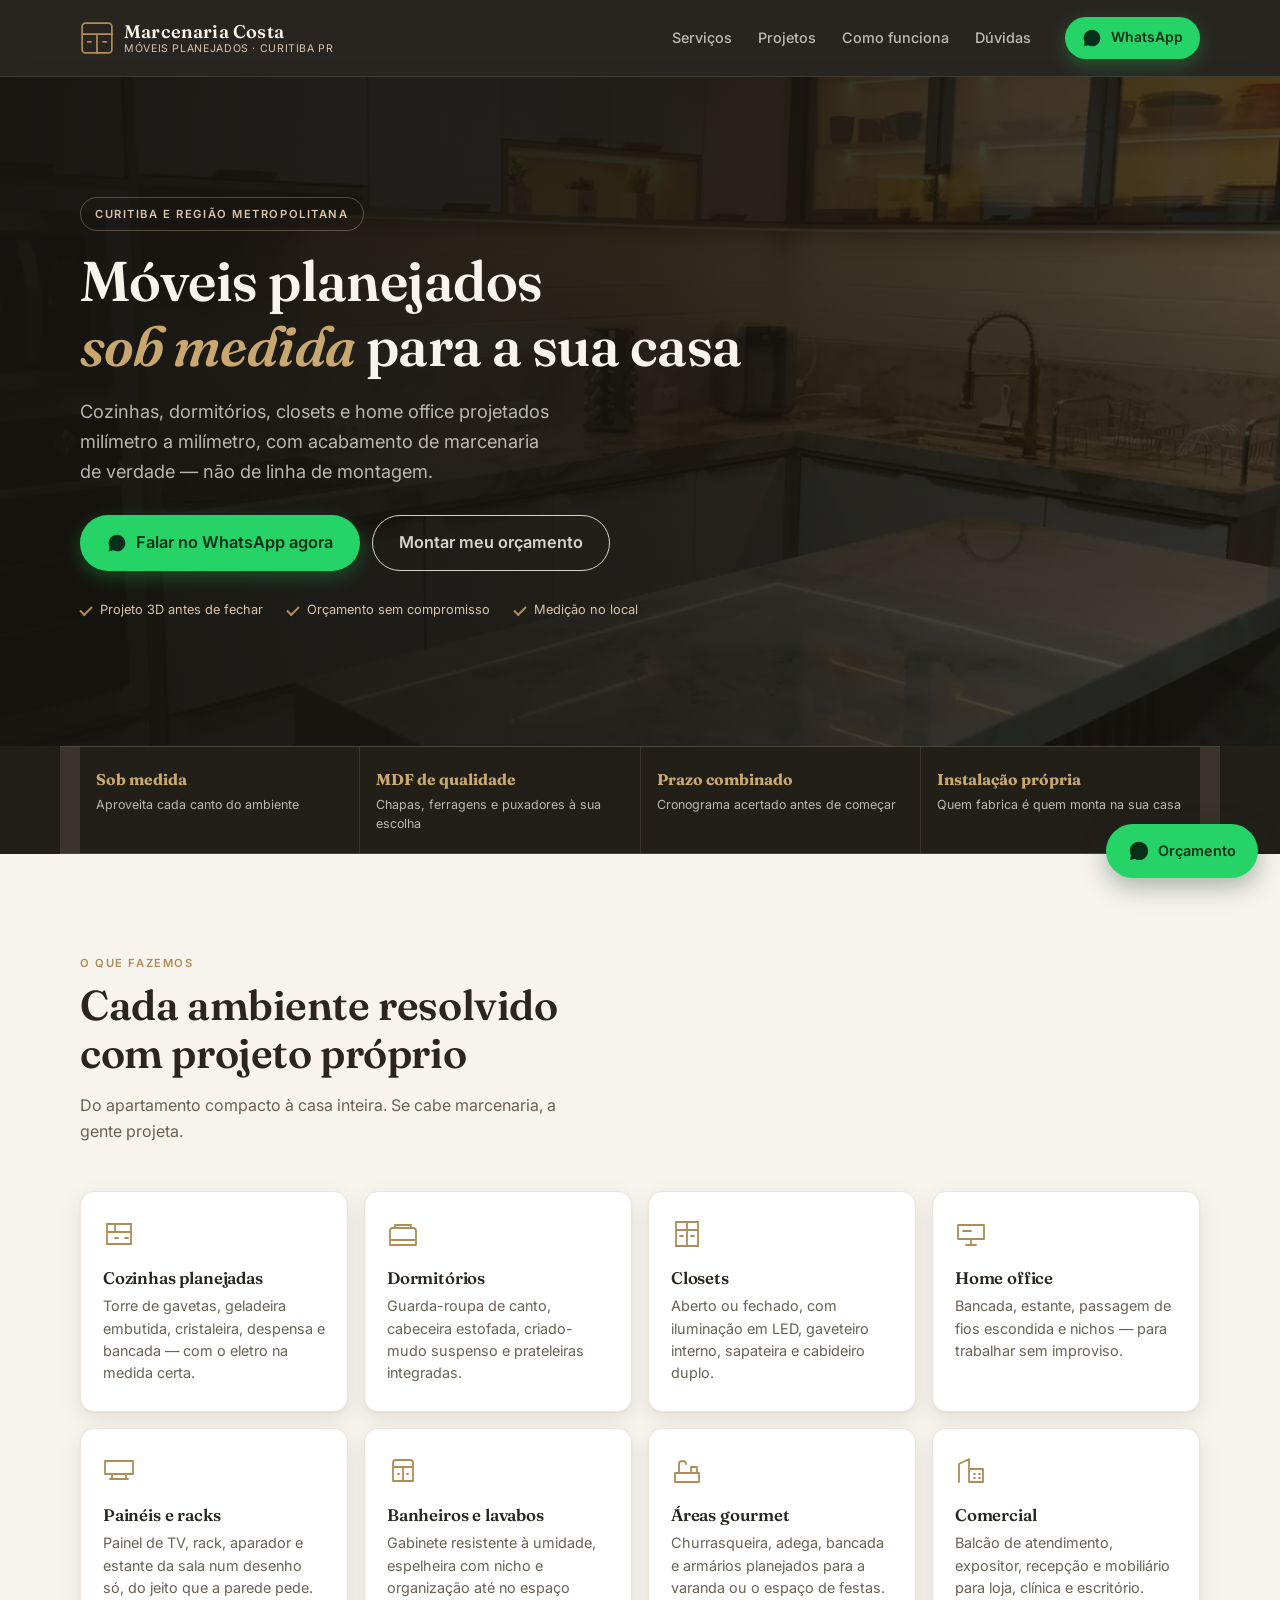
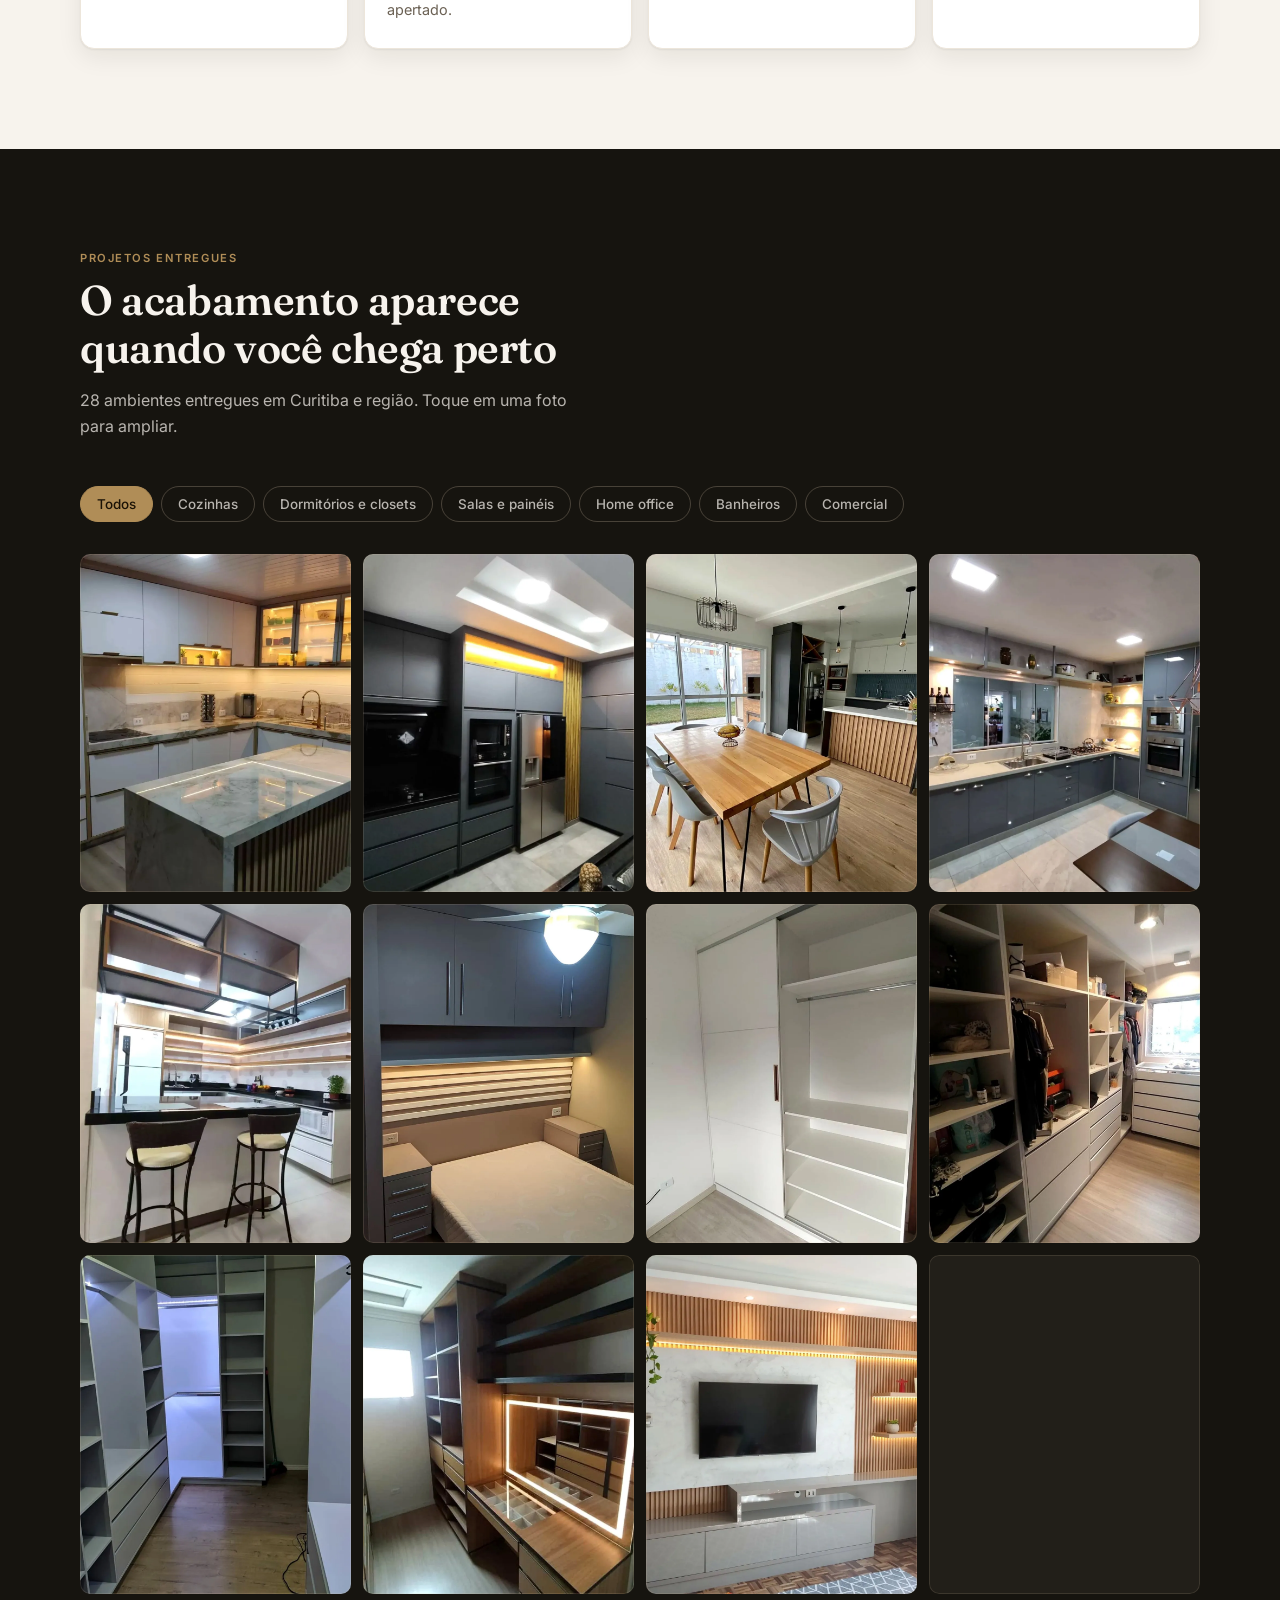
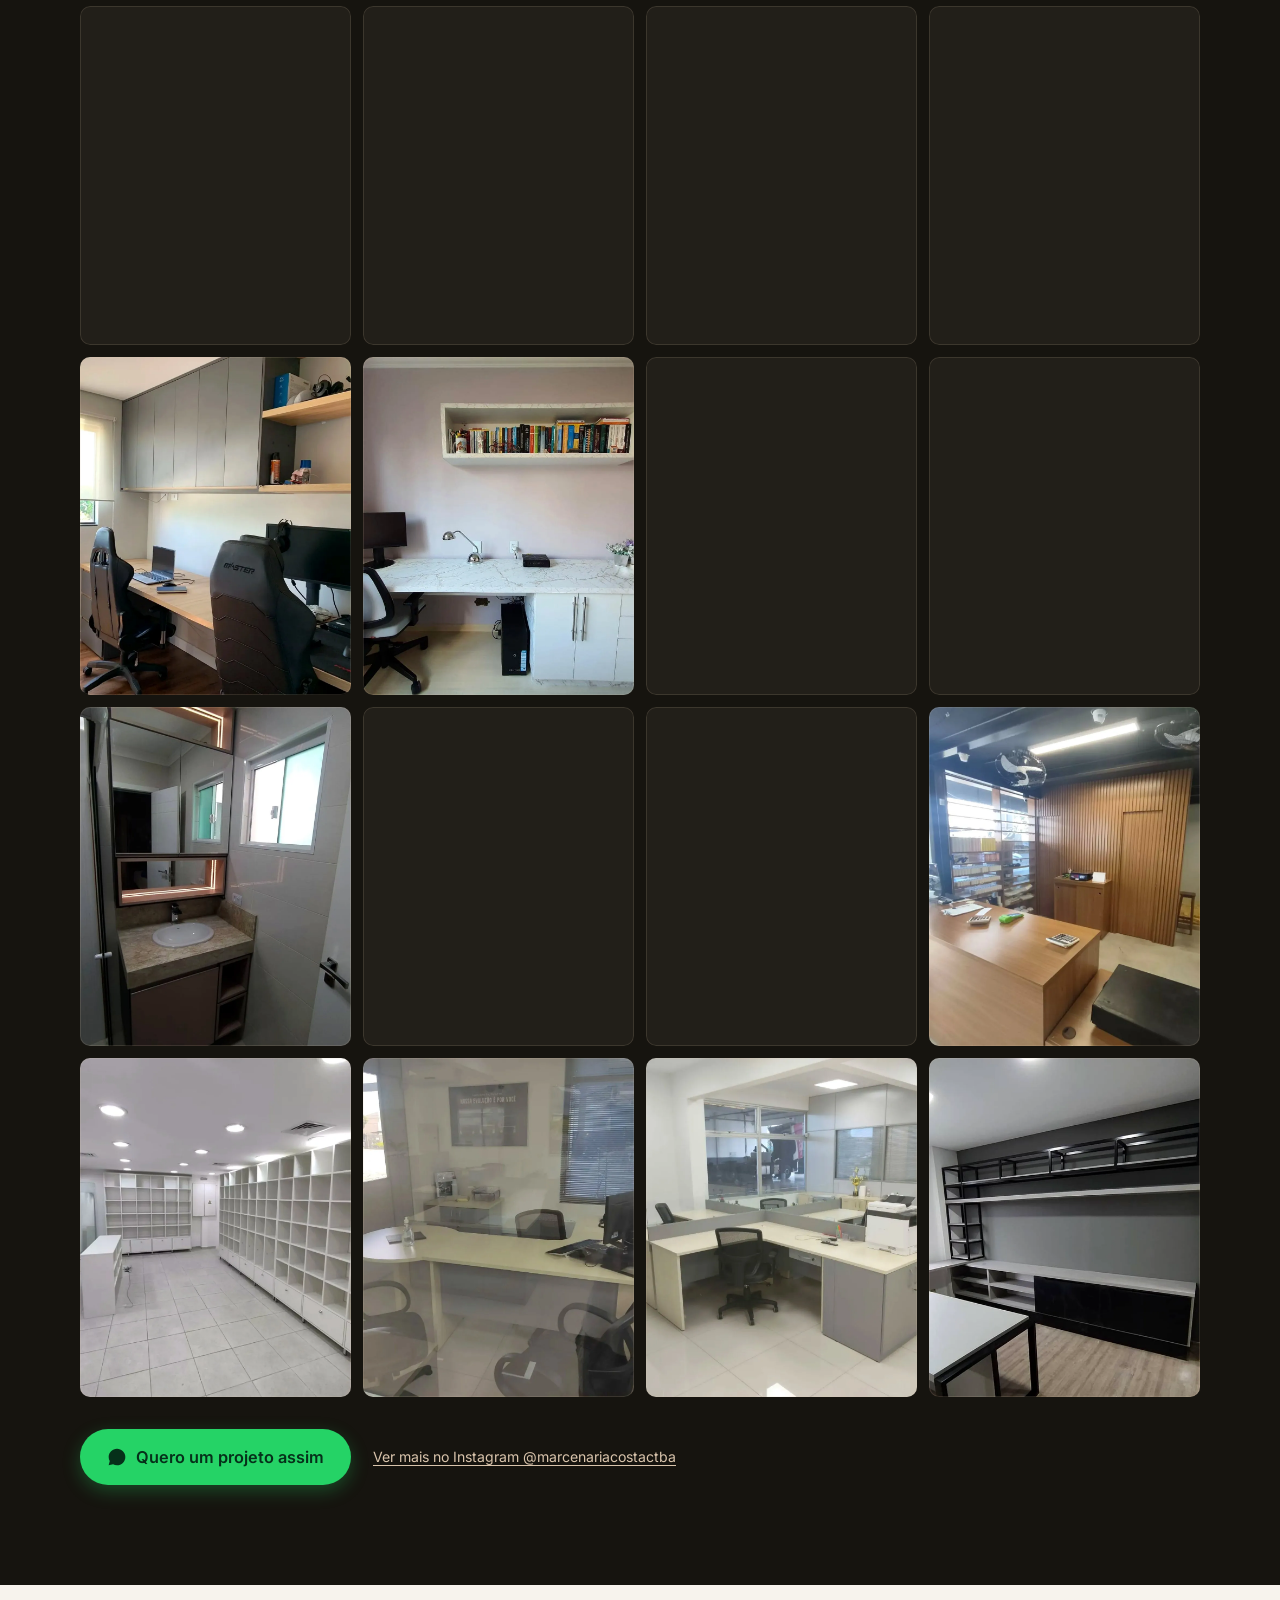
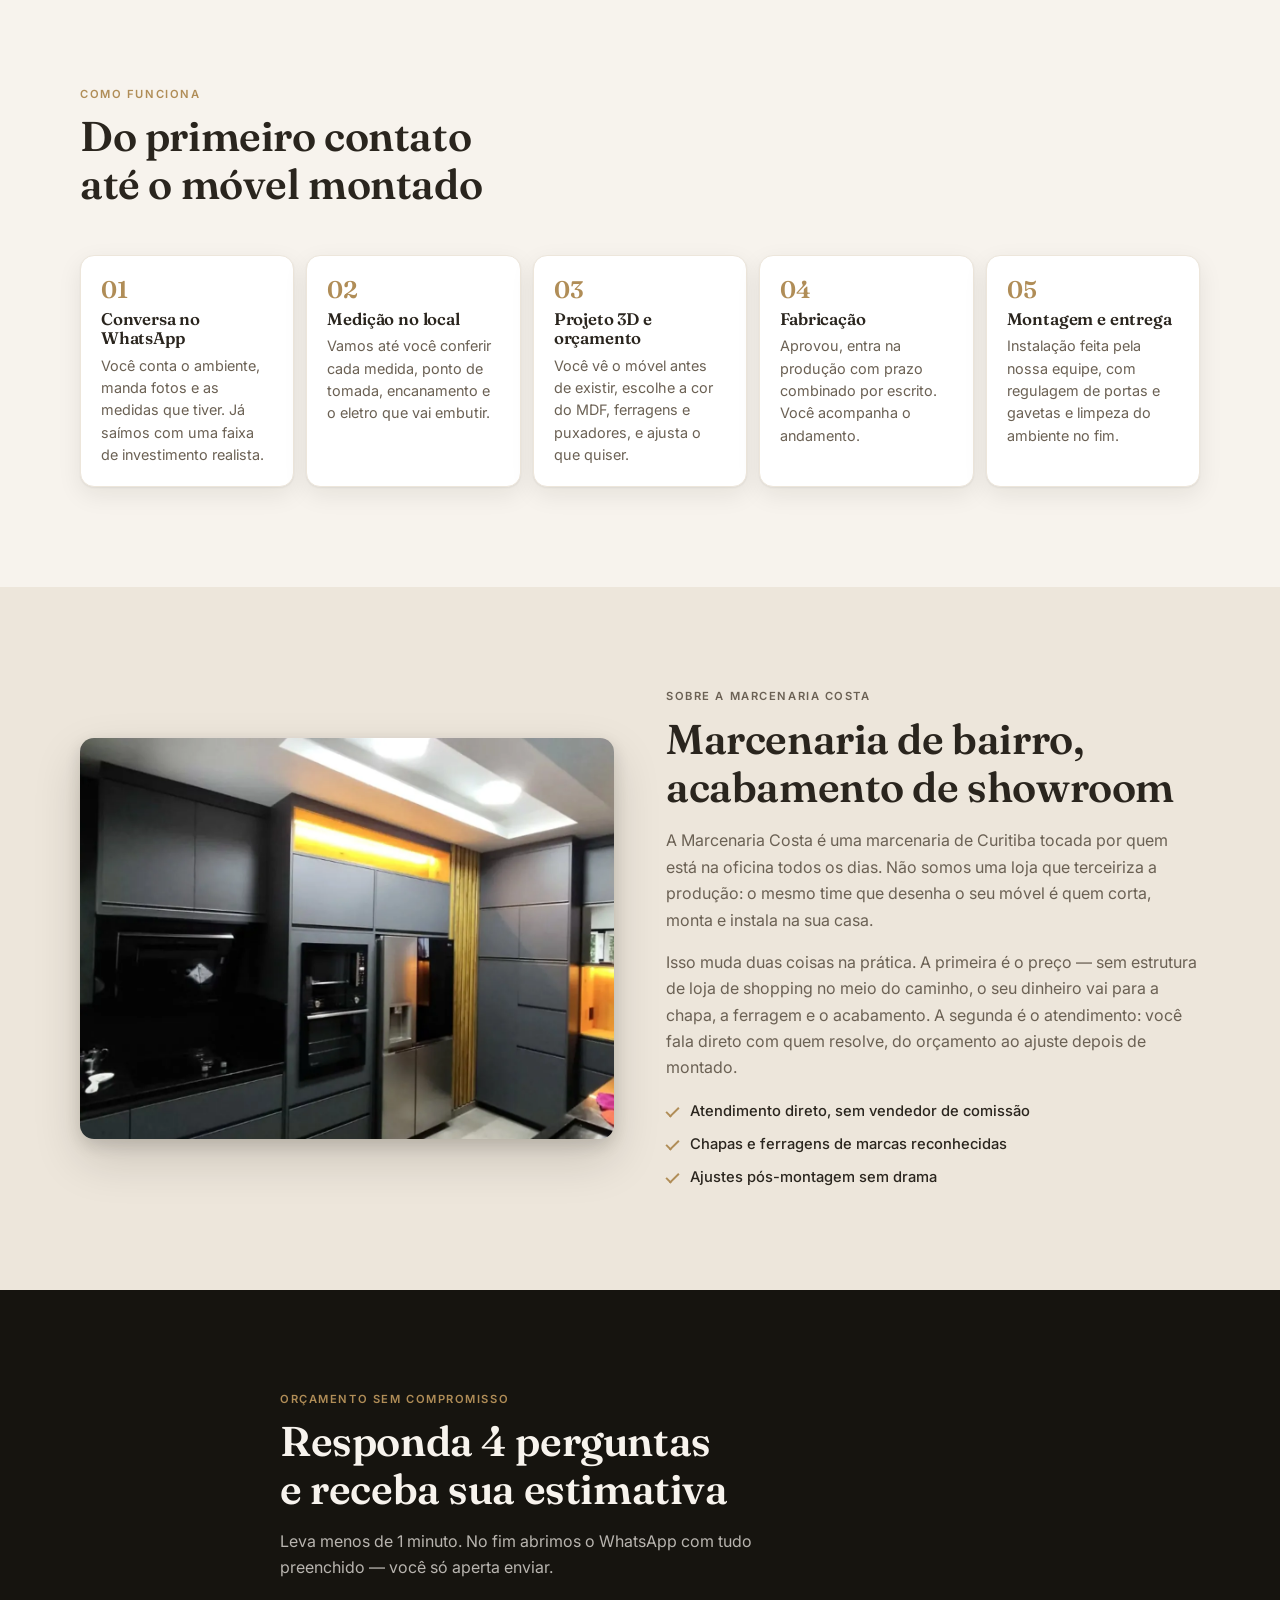
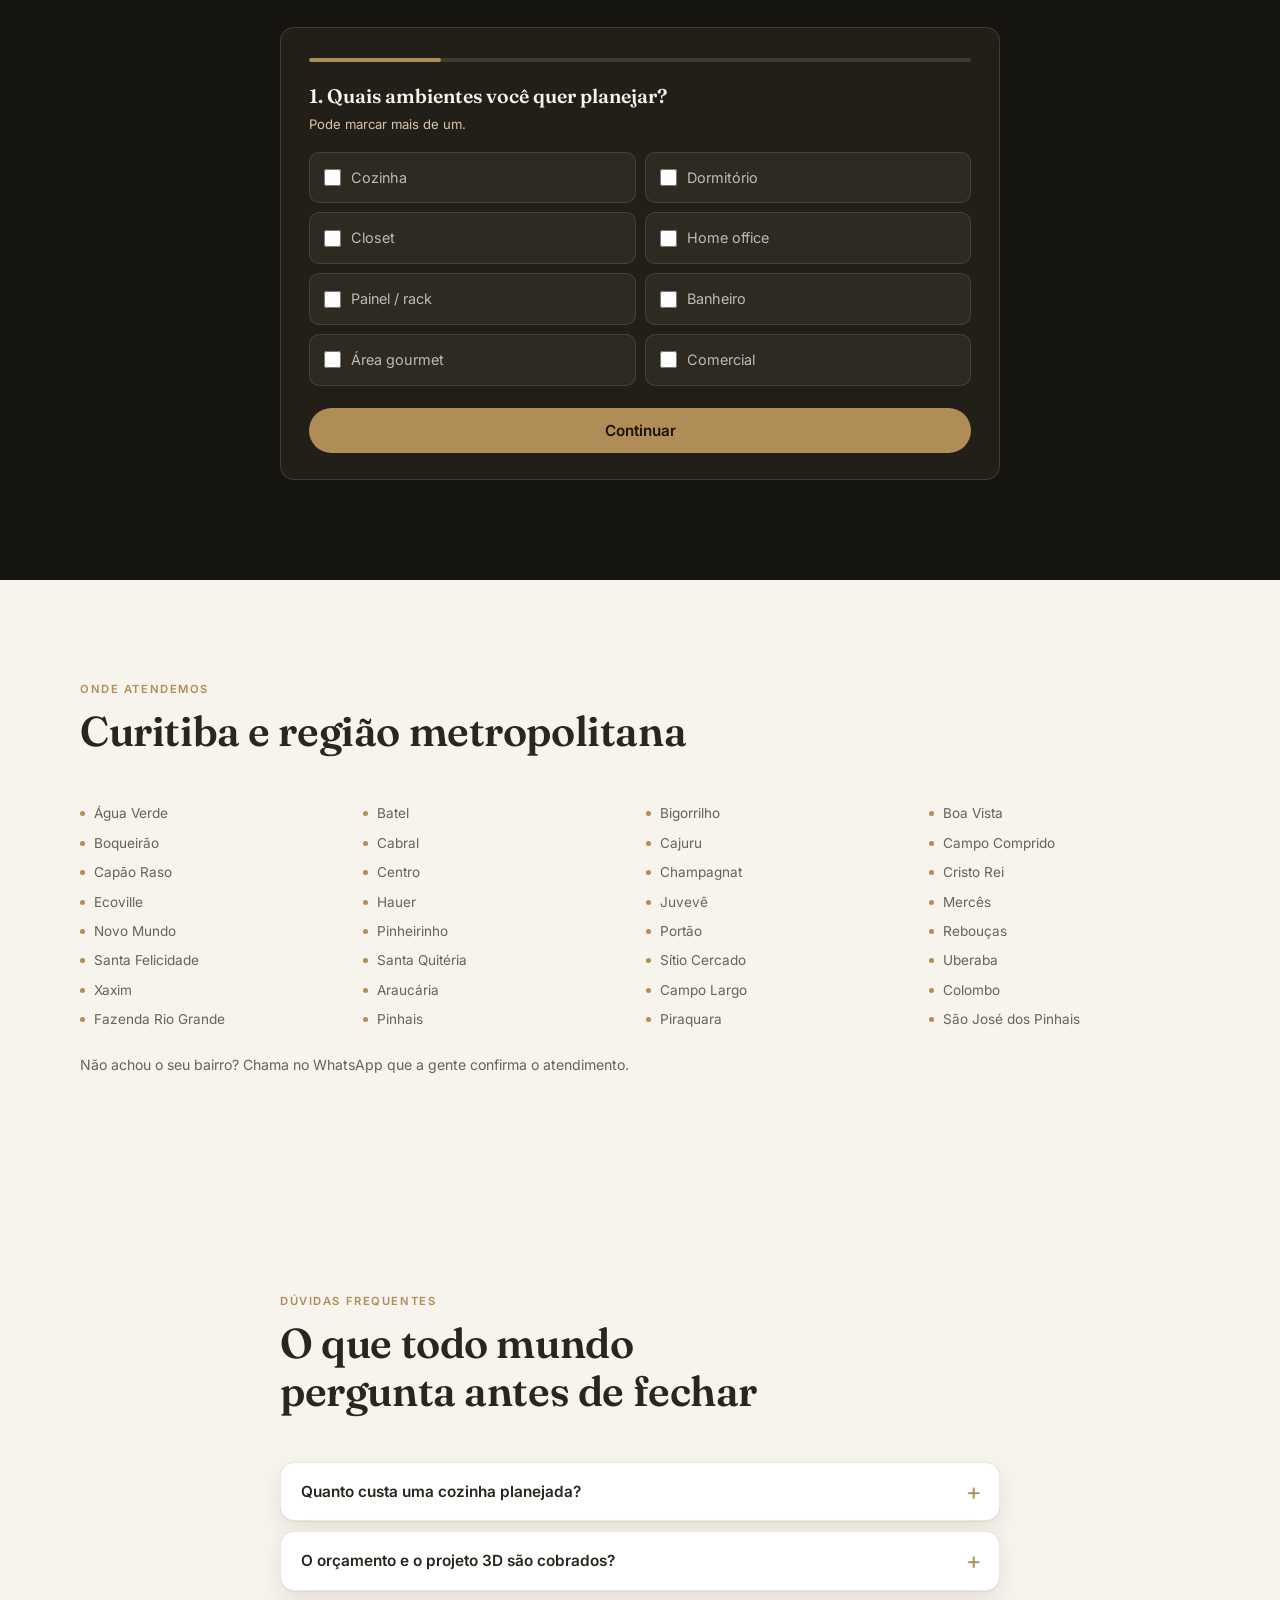
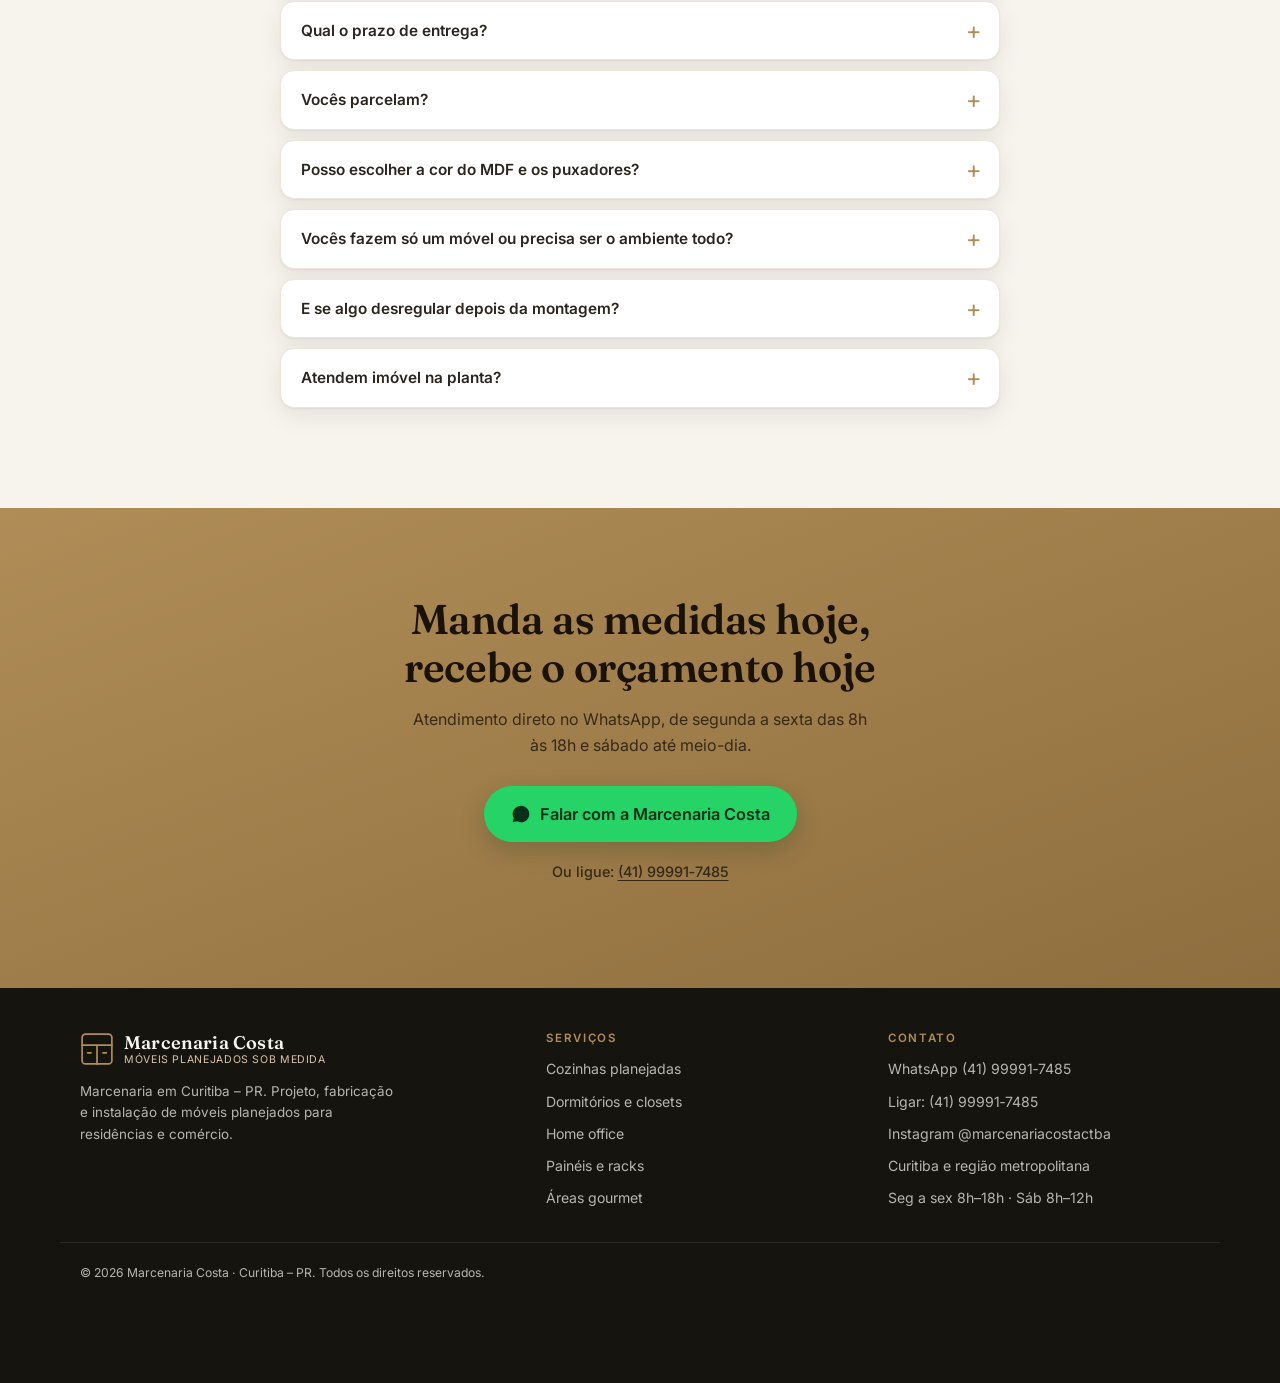
==== index.html @ 85153ea6 "Site da Marcenaria Costa — 24/08/2026 09:16" ====
<!DOCTYPE html>
<html lang="pt-BR">
<head>
<meta charset="utf-8">
<meta name="viewport" content="width=device-width, initial-scale=1, viewport-fit=cover">
<meta name="theme-color" content="#1C1A17">

<title>Marcenaria Costa | Móveis Planejados sob Medida em Curitiba - PR</title>
<meta name="description" content="Marcenaria Costa: móveis planejados sob medida em Curitiba e região. Cozinhas, dormitórios, closets, home office e painéis em MDF. Projeto 3D e orçamento sem compromisso pelo WhatsApp.">
<meta name="author" content="Marcenaria Costa">
<meta name="robots" content="index, follow, max-image-preview:large">
<meta name="geo.region" content="BR-PR">
<meta name="geo.placename" content="Curitiba">
<link rel="canonical" href="https://marcenariacosta.vercel.app/">

<!-- Open Graph / WhatsApp / Facebook -->
<meta property="og:type" content="website">
<meta property="og:locale" content="pt_BR">
<meta property="og:site_name" content="Marcenaria Costa">
<meta property="og:title" content="Móveis Planejados sob Medida em Curitiba | Marcenaria Costa">
<meta property="og:description" content="Cozinhas, dormitórios e closets planejados com acabamento impecável. Projeto 3D e orçamento sem compromisso.">
<meta property="og:url" content="https://marcenariacosta.vercel.app/">
<meta property="og:image" content="https://marcenariacosta.vercel.app/assets/img/og-image.jpg">
<meta property="og:image:width" content="1200">
<meta property="og:image:height" content="630">
<meta name="twitter:card" content="summary_large_image">

<link rel="icon" href="assets/icons/favicon.svg" type="image/svg+xml">
<link rel="apple-touch-icon" href="assets/icons/apple-touch-icon.png">
<link rel="manifest" href="site.webmanifest">

<link rel="preconnect" href="https://fonts.googleapis.com">
<link rel="preconnect" href="https://fonts.gstatic.com" crossorigin>
<link rel="preload" as="image" href="assets/img/hero.jpg" fetchpriority="high">
<link href="https://fonts.googleapis.com/css2?family=Fraunces:opsz,wght@9..144,500;9..144,600&family=Inter:wght@400;500;600&display=swap" rel="stylesheet">
<link rel="stylesheet" href="assets/css/style.css">

<script type="application/ld+json">
{
  "@context": "https://schema.org",
  "@type": "HomeAndConstructionBusiness",
  "additionalType": "https://schema.org/GeneralContractor",
  "name": "Marcenaria Costa",
  "description": "Marcenaria especializada em móveis planejados sob medida em Curitiba e região metropolitana: cozinhas, dormitórios, closets, home office, painéis e áreas gourmet.",
  "url": "https://marcenariacosta.vercel.app/",
  "image": "https://marcenariacosta.vercel.app/assets/img/og-image.jpg",
  "telephone": "+5541999917485",
  "priceRange": "$$",
  "address": {
    "@type": "PostalAddress",
    "addressLocality": "Curitiba",
    "addressRegion": "PR",
    "addressCountry": "BR"
  },
  "areaServed": [
    { "@type": "City", "name": "Curitiba" },
    { "@type": "City", "name": "São José dos Pinhais" },
    { "@type": "City", "name": "Pinhais" },
    { "@type": "City", "name": "Colombo" },
    { "@type": "City", "name": "Araucária" },
    { "@type": "City", "name": "Campo Largo" }
  ],
  "sameAs": ["https://www.instagram.com/marcenariacostactba/"],
  "openingHoursSpecification": [{
    "@type": "OpeningHoursSpecification",
    "dayOfWeek": ["Monday","Tuesday","Wednesday","Thursday","Friday"],
    "opens": "08:00", "closes": "18:00"
  },{
    "@type": "OpeningHoursSpecification",
    "dayOfWeek": "Saturday", "opens": "08:00", "closes": "12:00"
  }],
  "hasOfferCatalog": {
    "@type": "OfferCatalog",
    "name": "Móveis planejados",
    "itemListElement": [
      { "@type": "Offer", "itemOffered": { "@type": "Service", "name": "Cozinha planejada" } },
      { "@type": "Offer", "itemOffered": { "@type": "Service", "name": "Dormitório planejado" } },
      { "@type": "Offer", "itemOffered": { "@type": "Service", "name": "Closet planejado" } },
      { "@type": "Offer", "itemOffered": { "@type": "Service", "name": "Home office planejado" } },
      { "@type": "Offer", "itemOffered": { "@type": "Service", "name": "Painel e rack para sala" } },
      { "@type": "Offer", "itemOffered": { "@type": "Service", "name": "Área gourmet planejada" } }
    ]
  }
}
</script>
</head>

<body>

<a class="pular" href="#conteudo">Pular para o conteúdo</a>

<!-- ================= HEADER ================= -->
<header class="cabecalho" id="cabecalho">
  <div class="container cabecalho__linha">
    <a class="marca" href="#topo" aria-label="Marcenaria Costa — início">
      <svg class="marca__simbolo" viewBox="0 0 40 40" aria-hidden="true" focusable="false">
        <rect x="2.5" y="2.5" width="35" height="35" rx="4" fill="none" stroke="currentColor" stroke-width="2"/>
        <path d="M2.5 15.5h35M20 15.5V37.5M9 24.5h4M27 24.5h4" fill="none" stroke="currentColor" stroke-width="2" stroke-linecap="round"/>
      </svg>
      <span class="marca__texto">
        <strong>Marcenaria Costa</strong>
        <small>Móveis planejados · Curitiba PR</small>
      </span>
    </a>

    <nav class="nav" aria-label="Navegação principal">
      <a href="#servicos">Serviços</a>
      <a href="#projetos">Projetos</a>
      <a href="#processo">Como funciona</a>
      <a href="#duvidas">Dúvidas</a>
    </nav>

    <a class="btn btn--zap btn--compacto" href="#" data-zap data-msg="Olá! Vim pelo site da Marcenaria Costa e gostaria de fazer um orçamento." data-evt="header">
      <svg viewBox="0 0 24 24" aria-hidden="true" focusable="false"><path fill="currentColor" d="M17.5 14.4c-.3-.2-1.7-.9-2-1-.3-.1-.5-.1-.7.2-.2.3-.7 1-.9 1.2-.2.2-.3.2-.6.1-.3-.2-1.2-.5-2.3-1.4-.9-.8-1.4-1.7-1.6-2-.2-.3 0-.5.1-.6l.5-.5c.1-.2.2-.3.3-.5 0-.2 0-.4 0-.5 0-.2-.7-1.6-.9-2.2-.3-.6-.5-.5-.7-.5h-.6c-.2 0-.5.1-.8.4-.3.3-1 1-1 2.5s1.1 2.9 1.2 3.1c.2.2 2.1 3.2 5.1 4.5.7.3 1.3.5 1.7.6.7.2 1.4.2 1.9.1.6-.1 1.7-.7 2-1.4.2-.7.2-1.3.2-1.4-.1-.2-.3-.2-.6-.4zM12 2C6.5 2 2 6.5 2 12c0 1.8.5 3.4 1.3 4.9L2 22l5.3-1.3c1.4.8 3 1.2 4.7 1.2 5.5 0 10-4.5 10-10S17.5 2 12 2z"/></svg>
      <span>WhatsApp</span>
    </a>

    <button class="menu-btn" type="button" aria-label="Abrir menu" aria-expanded="false" aria-controls="menu-mobile">
      <span></span><span></span><span></span>
    </button>
  </div>

  <div class="menu-mobile" id="menu-mobile" hidden>
    <a href="#servicos">Serviços</a>
    <a href="#projetos">Projetos</a>
    <a href="#processo">Como funciona</a>
    <a href="#atendimento">Onde atendemos</a>
    <a href="#duvidas">Dúvidas</a>
    <a href="#orcamento" class="menu-mobile__destaque">Pedir orçamento</a>
  </div>
</header>

<main id="conteudo">
<span id="topo"></span>

<!-- ================= HERO ================= -->
<section class="hero">
  <div class="hero__foto">
    <picture><source srcset="assets/img/hero.webp" type="image/webp"><img src="assets/img/hero.jpg" alt="Cozinha planejada sob medida executada pela Marcenaria Costa em Curitiba" width="1600" height="1200" fetchpriority="high" decoding="async"></picture>
  </div>

  <div class="container hero__conteudo">
    <p class="selo">Curitiba e região metropolitana</p>
    <h1>Móveis planejados<br><em>sob medida</em> para a sua casa</h1>
    <p class="hero__texto">
      Cozinhas, dormitórios, closets e home office projetados milímetro a milímetro,
      com acabamento de marcenaria de verdade — não de linha de montagem.
    </p>

    <div class="hero__acoes">
      <a class="btn btn--zap btn--grande" href="#" data-zap data-msg="Olá! Vim pelo site e quero um orçamento de móveis planejados." data-evt="hero">
        <svg viewBox="0 0 24 24" aria-hidden="true" focusable="false"><path fill="currentColor" d="M17.5 14.4c-.3-.2-1.7-.9-2-1-.3-.1-.5-.1-.7.2-.2.3-.7 1-.9 1.2-.2.2-.3.2-.6.1-.3-.2-1.2-.5-2.3-1.4-.9-.8-1.4-1.7-1.6-2-.2-.3 0-.5.1-.6l.5-.5c.1-.2.2-.3.3-.5 0-.2 0-.4 0-.5 0-.2-.7-1.6-.9-2.2-.3-.6-.5-.5-.7-.5h-.6c-.2 0-.5.1-.8.4-.3.3-1 1-1 2.5s1.1 2.9 1.2 3.1c.2.2 2.1 3.2 5.1 4.5.7.3 1.3.5 1.7.6.7.2 1.4.2 1.9.1.6-.1 1.7-.7 2-1.4.2-.7.2-1.3.2-1.4-.1-.2-.3-.2-.6-.4zM12 2C6.5 2 2 6.5 2 12c0 1.8.5 3.4 1.3 4.9L2 22l5.3-1.3c1.4.8 3 1.2 4.7 1.2 5.5 0 10-4.5 10-10S17.5 2 12 2z"/></svg>
        <span>Falar no WhatsApp agora</span>
      </a>
      <a class="btn btn--vazado btn--grande" href="#orcamento">Montar meu orçamento</a>
    </div>

    <ul class="hero__chips">
      <li>Projeto 3D antes de fechar</li>
      <li>Orçamento sem compromisso</li>
      <li>Medição no local</li>
    </ul>
  </div>
</section>

<!-- ================= BARRA DE CONFIANÇA ================= -->
<section class="confianca" aria-label="Diferenciais">
  <div class="container confianca__grade">
    <div><strong>Sob medida</strong><span>Aproveita cada canto do ambiente</span></div>
    <div><strong>MDF de qualidade</strong><span>Chapas, ferragens e puxadores à sua escolha</span></div>
    <div><strong>Prazo combinado</strong><span>Cronograma acertado antes de começar</span></div>
    <div><strong>Instalação própria</strong><span>Quem fabrica é quem monta na sua casa</span></div>
  </div>
</section>

<!-- ================= SERVIÇOS ================= -->
<section class="secao" id="servicos">
  <div class="container">
    <header class="secao__topo">
      <p class="secao__rotulo">O que fazemos</p>
      <h2>Cada ambiente resolvido<br>com projeto próprio</h2>
      <p class="secao__texto">Do apartamento compacto à casa inteira. Se cabe marcenaria, a gente projeta.</p>
    </header>

    <div class="servicos">
      <article class="servico">
        <svg viewBox="0 0 32 32" aria-hidden="true" focusable="false"><path d="M4 6h24v20H4zM4 14h24M12 6v8M12 20h3M22 20h3" fill="none" stroke="currentColor" stroke-width="1.8" stroke-linecap="round"/></svg>
        <h3>Cozinhas planejadas</h3>
        <p>Torre de gavetas, geladeira embutida, cristaleira, despensa e bancada — com o eletro na medida certa.</p>
      </article>
      <article class="servico">
        <svg viewBox="0 0 32 32" aria-hidden="true" focusable="false"><path d="M3 22V13a3 3 0 0 1 3-3h20a3 3 0 0 1 3 3v9M3 22h26v5H3zM8 10V7h16v3" fill="none" stroke="currentColor" stroke-width="1.8" stroke-linecap="round" stroke-linejoin="round"/></svg>
        <h3>Dormitórios</h3>
        <p>Guarda-roupa de canto, cabeceira estofada, criado-mudo suspenso e prateleiras integradas.</p>
      </article>
      <article class="servico">
        <svg viewBox="0 0 32 32" aria-hidden="true" focusable="false"><path d="M5 4h22v24H5zM5 12h22M16 4v24M9 18h3M20 18h3" fill="none" stroke="currentColor" stroke-width="1.8" stroke-linecap="round"/></svg>
        <h3>Closets</h3>
        <p>Aberto ou fechado, com iluminação em LED, gaveteiro interno, sapateira e cabideiro duplo.</p>
      </article>
      <article class="servico">
        <svg viewBox="0 0 32 32" aria-hidden="true" focusable="false"><path d="M3 7h26v14H3zM11 27h10M16 21v6M8 13h8" fill="none" stroke="currentColor" stroke-width="1.8" stroke-linecap="round" stroke-linejoin="round"/></svg>
        <h3>Home office</h3>
        <p>Bancada, estante, passagem de fios escondida e nichos — para trabalhar sem improviso.</p>
      </article>
      <article class="servico">
        <svg viewBox="0 0 32 32" aria-hidden="true" focusable="false"><path d="M2 6h28v13H2zM7 24h18M9 19v5M23 19v5" fill="none" stroke="currentColor" stroke-width="1.8" stroke-linecap="round" stroke-linejoin="round"/></svg>
        <h3>Painéis e racks</h3>
        <p>Painel de TV, rack, aparador e estante da sala num desenho só, do jeito que a parede pede.</p>
      </article>
      <article class="servico">
        <svg viewBox="0 0 32 32" aria-hidden="true" focusable="false"><path d="M6 12h20v14H6zM6 12V8a3 3 0 0 1 3-3h14a3 3 0 0 1 3 3v4M16 12v14M11 19h1M20 19h1" fill="none" stroke="currentColor" stroke-width="1.8" stroke-linecap="round" stroke-linejoin="round"/></svg>
        <h3>Banheiros e lavabos</h3>
        <p>Gabinete resistente à umidade, espelheira com nicho e organização até no espaço apertado.</p>
      </article>
      <article class="servico">
        <svg viewBox="0 0 32 32" aria-hidden="true" focusable="false"><path d="M4 18h24v9H4zM8 18V9M8 9c0-2 1.6-3 3.5-3S15 7 15 9M20 18v-6h6v6" fill="none" stroke="currentColor" stroke-width="1.8" stroke-linecap="round" stroke-linejoin="round"/></svg>
        <h3>Áreas gourmet</h3>
        <p>Churrasqueira, adega, bancada e armários planejados para a varanda ou o espaço de festas.</p>
      </article>
      <article class="servico">
        <svg viewBox="0 0 32 32" aria-hidden="true" focusable="false"><path d="M4 27V9l10-5v23M14 27h14V14H14M19 19h1M24 19h1M19 23h1M24 23h1" fill="none" stroke="currentColor" stroke-width="1.8" stroke-linecap="round" stroke-linejoin="round"/></svg>
        <h3>Comercial</h3>
        <p>Balcão de atendimento, expositor, recepção e mobiliário para loja, clínica e escritório.</p>
      </article>
    </div>
  </div>
</section>

<!-- ================= PROJETOS ================= -->
<section class="secao secao--escura" id="projetos">
  <div class="container">
    <header class="secao__topo">
      <p class="secao__rotulo">Projetos entregues</p>
      <h2>O acabamento aparece<br>quando você chega perto</h2>
      <p class="secao__texto">28 ambientes entregues em Curitiba e região. Toque em uma foto para ampliar.</p>
    </header>

    <div class="filtros" role="tablist" aria-label="Filtrar projetos por ambiente">
      <button class="filtro filtro--ativo" type="button" data-filtro="todos">Todos</button>
      <button class="filtro" type="button" data-filtro="cozinha">Cozinhas</button>
      <button class="filtro" type="button" data-filtro="dormitorio">Dormitórios e closets</button>
      <button class="filtro" type="button" data-filtro="sala">Salas e painéis</button>
      <button class="filtro" type="button" data-filtro="homeoffice">Home office</button>
      <button class="filtro" type="button" data-filtro="banheiro">Banheiros</button>
      <button class="filtro" type="button" data-filtro="comercial">Comercial</button>
    </div>

    <div class="galeria" id="galeria">
      <button class="galeria__item" type="button" data-cat="cozinha" data-legenda="Cozinha planejada com ilha em quartzito e cristaleira iluminada">
        <picture>
          <source srcset="assets/img/cozinha-01.webp" type="image/webp">
          <img src="assets/img/cozinha-01.jpg" alt="Cozinha planejada com ilha em quartzito e cristaleira iluminada — Marcenaria Costa, Curitiba" width="1000" height="1250" decoding="async">
        </picture>
      </button>
      <button class="galeria__item" type="button" data-cat="cozinha" data-legenda="Cozinha grafite com torre de fornos embutidos e ripado dourado">
        <picture>
          <source srcset="assets/img/cozinha-02.webp" type="image/webp">
          <img src="assets/img/cozinha-02.jpg" alt="Cozinha grafite com torre de fornos embutidos e ripado dourado — Marcenaria Costa, Curitiba" width="1000" height="1250" decoding="async">
        </picture>
      </button>
      <button class="galeria__item" type="button" data-cat="cozinha" data-legenda="Cozinha integrada à sala de jantar com ilha ripada em madeira">
        <picture>
          <source srcset="assets/img/cozinha-03.webp" type="image/webp">
          <img src="assets/img/cozinha-03.jpg" alt="Cozinha integrada à sala de jantar com ilha ripada em madeira — Marcenaria Costa, Curitiba" width="1000" height="1250" decoding="async">
        </picture>
      </button>
      <button class="galeria__item" type="button" data-cat="cozinha" data-legenda="Cozinha em L azul petróleo com forno e micro-ondas embutidos">
        <picture>
          <source srcset="assets/img/cozinha-04.webp" type="image/webp">
          <img src="assets/img/cozinha-04.jpg" alt="Cozinha em L azul petróleo com forno e micro-ondas embutidos — Marcenaria Costa, Curitiba" width="1000" height="1250" decoding="async">
        </picture>
      </button>
      <button class="galeria__item" type="button" data-cat="cozinha" data-legenda="Cozinha com bancada de refeições e prateleiras em estrutura metálica">
        <picture>
          <source srcset="assets/img/cozinha-05.webp" type="image/webp">
          <img src="assets/img/cozinha-05.jpg" alt="Cozinha com bancada de refeições e prateleiras em estrutura metálica — Marcenaria Costa, Curitiba" width="1000" height="1250" loading="lazy" decoding="async">
        </picture>
      </button>
      <button class="galeria__item" type="button" data-cat="dormitorio" data-legenda="Dormitório de casal com cabeceira ripada e armário aéreo">
        <picture>
          <source srcset="assets/img/dormitorio-01.webp" type="image/webp">
          <img src="assets/img/dormitorio-01.jpg" alt="Dormitório de casal com cabeceira ripada e armário aéreo — Marcenaria Costa, Curitiba" width="1000" height="1250" loading="lazy" decoding="async">
        </picture>
      </button>
      <button class="galeria__item" type="button" data-cat="dormitorio" data-legenda="Guarda-roupa branco com portas de correr e prateleiras internas">
        <picture>
          <source srcset="assets/img/dormitorio-02.webp" type="image/webp">
          <img src="assets/img/dormitorio-02.jpg" alt="Guarda-roupa branco com portas de correr e prateleiras internas — Marcenaria Costa, Curitiba" width="1000" height="1250" loading="lazy" decoding="async">
        </picture>
      </button>
      <button class="galeria__item" type="button" data-cat="dormitorio" data-legenda="Closet aberto com prateleiras, gaveteiros e cabideiros">
        <picture>
          <source srcset="assets/img/dormitorio-03.webp" type="image/webp">
          <img src="assets/img/dormitorio-03.jpg" alt="Closet aberto com prateleiras, gaveteiros e cabideiros — Marcenaria Costa, Curitiba" width="1000" height="1250" loading="lazy" decoding="async">
        </picture>
      </button>
      <button class="galeria__item" type="button" data-cat="dormitorio" data-legenda="Closet em L com iluminação em LED e gaveteiros internos">
        <picture>
          <source srcset="assets/img/dormitorio-04.webp" type="image/webp">
          <img src="assets/img/dormitorio-04.jpg" alt="Closet em L com iluminação em LED e gaveteiros internos — Marcenaria Costa, Curitiba" width="1000" height="1250" loading="lazy" decoding="async">
        </picture>
      </button>
      <button class="galeria__item" type="button" data-cat="dormitorio" data-legenda="Closet com penteadeira, espelho iluminado e porta-joias">
        <picture>
          <source srcset="assets/img/dormitorio-05.webp" type="image/webp">
          <img src="assets/img/dormitorio-05.jpg" alt="Closet com penteadeira, espelho iluminado e porta-joias — Marcenaria Costa, Curitiba" width="1000" height="1250" loading="lazy" decoding="async">
        </picture>
      </button>
      <button class="galeria__item" type="button" data-cat="sala" data-legenda="Painel de TV em mármore com ripado de madeira e nichos iluminados">
        <picture>
          <source srcset="assets/img/sala-01.webp" type="image/webp">
          <img src="assets/img/sala-01.jpg" alt="Painel de TV em mármore com ripado de madeira e nichos iluminados — Marcenaria Costa, Curitiba" width="1000" height="1250" loading="lazy" decoding="async">
        </picture>
      </button>
      <button class="galeria__item" type="button" data-cat="sala" data-legenda="Painel de TV com rack suspenso e iluminação embutida em LED">
        <picture>
          <source srcset="assets/img/sala-02.webp" type="image/webp">
          <img src="assets/img/sala-02.jpg" alt="Painel de TV com rack suspenso e iluminação embutida em LED — Marcenaria Costa, Curitiba" width="1000" height="1250" loading="lazy" decoding="async">
        </picture>
      </button>
      <button class="galeria__item" type="button" data-cat="sala" data-legenda="Painel de TV em mármore com rack branco e luz indireta">
        <picture>
          <source srcset="assets/img/sala-03.webp" type="image/webp">
          <img src="assets/img/sala-03.jpg" alt="Painel de TV em mármore com rack branco e luz indireta — Marcenaria Costa, Curitiba" width="1000" height="1250" loading="lazy" decoding="async">
        </picture>
      </button>
      <button class="galeria__item" type="button" data-cat="sala" data-legenda="Sala de estar com painel iluminado e rack de três gavetas">
        <picture>
          <source srcset="assets/img/sala-04.webp" type="image/webp">
          <img src="assets/img/sala-04.jpg" alt="Sala de estar com painel iluminado e rack de três gavetas — Marcenaria Costa, Curitiba" width="1000" height="1250" loading="lazy" decoding="async">
        </picture>
      </button>
      <button class="galeria__item" type="button" data-cat="sala" data-legenda="Área gourmet com adega, cristaleira iluminada e balcão grafite">
        <picture>
          <source srcset="assets/img/sala-05.webp" type="image/webp">
          <img src="assets/img/sala-05.jpg" alt="Área gourmet com adega, cristaleira iluminada e balcão grafite — Marcenaria Costa, Curitiba" width="1000" height="1250" loading="lazy" decoding="async">
        </picture>
      </button>
      <button class="galeria__item" type="button" data-cat="homeoffice" data-legenda="Home office com estante iluminada e bancada em L">
        <picture>
          <source srcset="assets/img/home-office-01.webp" type="image/webp">
          <img src="assets/img/home-office-01.jpg" alt="Home office com estante iluminada e bancada em L — Marcenaria Costa, Curitiba" width="1000" height="1250" loading="lazy" decoding="async">
        </picture>
      </button>
      <button class="galeria__item" type="button" data-cat="homeoffice" data-legenda="Home office para duas pessoas com bancada e prateleiras em madeira">
        <picture>
          <source srcset="assets/img/home-office-02.webp" type="image/webp">
          <img src="assets/img/home-office-02.jpg" alt="Home office para duas pessoas com bancada e prateleiras em madeira — Marcenaria Costa, Curitiba" width="1000" height="1250" loading="lazy" decoding="async">
        </picture>
      </button>
      <button class="galeria__item" type="button" data-cat="homeoffice" data-legenda="Escrivaninha em mármore com armário e nicho de livros suspenso">
        <picture>
          <source srcset="assets/img/home-office-03.webp" type="image/webp">
          <img src="assets/img/home-office-03.jpg" alt="Escrivaninha em mármore com armário e nicho de livros suspenso — Marcenaria Costa, Curitiba" width="1000" height="1250" loading="lazy" decoding="async">
        </picture>
      </button>
      <button class="galeria__item" type="button" data-cat="banheiro" data-legenda="Banheiro com bancada dupla, nichos e espelho com luz embutida">
        <picture>
          <source srcset="assets/img/banheiro-01.webp" type="image/webp">
          <img src="assets/img/banheiro-01.jpg" alt="Banheiro com bancada dupla, nichos e espelho com luz embutida — Marcenaria Costa, Curitiba" width="1000" height="1250" loading="lazy" decoding="async">
        </picture>
      </button>
      <button class="galeria__item" type="button" data-cat="banheiro" data-legenda="Gabinete suspenso com duas cubas e espelheira iluminada">
        <picture>
          <source srcset="assets/img/banheiro-02.webp" type="image/webp">
          <img src="assets/img/banheiro-02.jpg" alt="Gabinete suspenso com duas cubas e espelheira iluminada — Marcenaria Costa, Curitiba" width="1000" height="1250" loading="lazy" decoding="async">
        </picture>
      </button>
      <button class="galeria__item" type="button" data-cat="banheiro" data-legenda="Gabinete de banheiro amadeirado com espelho de LED">
        <picture>
          <source srcset="assets/img/banheiro-03.webp" type="image/webp">
          <img src="assets/img/banheiro-03.jpg" alt="Gabinete de banheiro amadeirado com espelho de LED — Marcenaria Costa, Curitiba" width="1000" height="1250" loading="lazy" decoding="async">
        </picture>
      </button>
      <button class="galeria__item" type="button" data-cat="banheiro" data-legenda="Espelheira em madeira com iluminação e gabinete com gavetas">
        <picture>
          <source srcset="assets/img/banheiro-04.webp" type="image/webp">
          <img src="assets/img/banheiro-04.jpg" alt="Espelheira em madeira com iluminação e gabinete com gavetas — Marcenaria Costa, Curitiba" width="1000" height="1250" loading="lazy" decoding="async">
        </picture>
      </button>
      <button class="galeria__item" type="button" data-cat="comercial" data-legenda="Sala de estética com bancada, ripado e prateleiras sob medida">
        <picture>
          <source srcset="assets/img/comercial-01.webp" type="image/webp">
          <img src="assets/img/comercial-01.jpg" alt="Sala de estética com bancada, ripado e prateleiras sob medida — Marcenaria Costa, Curitiba" width="1000" height="1250" loading="lazy" decoding="async">
        </picture>
      </button>
      <button class="galeria__item" type="button" data-cat="comercial" data-legenda="Balcão de atendimento em madeira para loja">
        <picture>
          <source srcset="assets/img/comercial-02.webp" type="image/webp">
          <img src="assets/img/comercial-02.jpg" alt="Balcão de atendimento em madeira para loja — Marcenaria Costa, Curitiba" width="1000" height="1250" loading="lazy" decoding="async">
        </picture>
      </button>
      <button class="galeria__item" type="button" data-cat="comercial" data-legenda="Loja com nichos e balcão de caixa em MDF branco">
        <picture>
          <source srcset="assets/img/comercial-03.webp" type="image/webp">
          <img src="assets/img/comercial-03.jpg" alt="Loja com nichos e balcão de caixa em MDF branco — Marcenaria Costa, Curitiba" width="1000" height="1250" loading="lazy" decoding="async">
        </picture>
      </button>
      <button class="galeria__item" type="button" data-cat="comercial" data-legenda="Recepção com bancada curva e estações de atendimento">
        <picture>
          <source srcset="assets/img/comercial-04.webp" type="image/webp">
          <img src="assets/img/comercial-04.jpg" alt="Recepção com bancada curva e estações de atendimento — Marcenaria Costa, Curitiba" width="1000" height="1250" loading="lazy" decoding="async">
        </picture>
      </button>
      <button class="galeria__item" type="button" data-cat="comercial" data-legenda="Estações de trabalho em L para escritório corporativo">
        <picture>
          <source srcset="assets/img/comercial-05.webp" type="image/webp">
          <img src="assets/img/comercial-05.jpg" alt="Estações de trabalho em L para escritório corporativo — Marcenaria Costa, Curitiba" width="1000" height="1250" loading="lazy" decoding="async">
        </picture>
      </button>
      <button class="galeria__item" type="button" data-cat="comercial" data-legenda="Sala comercial com prateleiras metálicas e bancada de reuniões">
        <picture>
          <source srcset="assets/img/comercial-06.webp" type="image/webp">
          <img src="assets/img/comercial-06.jpg" alt="Sala comercial com prateleiras metálicas e bancada de reuniões — Marcenaria Costa, Curitiba" width="1000" height="1250" loading="lazy" decoding="async">
        </picture>
      </button>
    </div>

    <p class="galeria__vazio" hidden>Nenhum projeto nesta categoria ainda.</p>

    <div class="secao__cta">
      <a class="btn btn--zap btn--grande" href="#" data-zap data-msg="Olá! Vi os projetos no site e quero um orçamento parecido." data-evt="galeria">
        <svg viewBox="0 0 24 24" aria-hidden="true" focusable="false"><path fill="currentColor" d="M17.5 14.4c-.3-.2-1.7-.9-2-1-.3-.1-.5-.1-.7.2-.2.3-.7 1-.9 1.2-.2.2-.3.2-.6.1-.3-.2-1.2-.5-2.3-1.4-.9-.8-1.4-1.7-1.6-2-.2-.3 0-.5.1-.6l.5-.5c.1-.2.2-.3.3-.5 0-.2 0-.4 0-.5 0-.2-.7-1.6-.9-2.2-.3-.6-.5-.5-.7-.5h-.6c-.2 0-.5.1-.8.4-.3.3-1 1-1 2.5s1.1 2.9 1.2 3.1c.2.2 2.1 3.2 5.1 4.5.7.3 1.3.5 1.7.6.7.2 1.4.2 1.9.1.6-.1 1.7-.7 2-1.4.2-.7.2-1.3.2-1.4-.1-.2-.3-.2-.6-.4zM12 2C6.5 2 2 6.5 2 12c0 1.8.5 3.4 1.3 4.9L2 22l5.3-1.3c1.4.8 3 1.2 4.7 1.2 5.5 0 10-4.5 10-10S17.5 2 12 2z"/></svg>
        <span>Quero um projeto assim</span>
      </a>
      <a class="link-ig" href="https://www.instagram.com/marcenariacostactba/" target="_blank" rel="noopener">Ver mais no Instagram @marcenariacostactba</a>
    </div>
  </div>
</section>

<!-- ================= PROCESSO ================= -->
<section class="secao" id="processo">
  <div class="container">
    <header class="secao__topo">
      <p class="secao__rotulo">Como funciona</p>
      <h2>Do primeiro contato<br>até o móvel montado</h2>
    </header>

    <ol class="passos">
      <li class="passo">
        <span class="passo__num">01</span>
        <h3>Conversa no WhatsApp</h3>
        <p>Você conta o ambiente, manda fotos e as medidas que tiver. Já saímos com uma faixa de investimento realista.</p>
      </li>
      <li class="passo">
        <span class="passo__num">02</span>
        <h3>Medição no local</h3>
        <p>Vamos até você conferir cada medida, ponto de tomada, encanamento e o eletro que vai embutir.</p>
      </li>
      <li class="passo">
        <span class="passo__num">03</span>
        <h3>Projeto 3D e orçamento</h3>
        <p>Você vê o móvel antes de existir, escolhe a cor do MDF, ferragens e puxadores, e ajusta o que quiser.</p>
      </li>
      <li class="passo">
        <span class="passo__num">04</span>
        <h3>Fabricação</h3>
        <p>Aprovou, entra na produção com prazo combinado por escrito. Você acompanha o andamento.</p>
      </li>
      <li class="passo">
        <span class="passo__num">05</span>
        <h3>Montagem e entrega</h3>
        <p>Instalação feita pela nossa equipe, com regulagem de portas e gavetas e limpeza do ambiente no fim.</p>
      </li>
    </ol>
  </div>
</section>

<!-- ================= SOBRE ================= -->
<section class="sobre" id="sobre">
  <div class="container sobre__grade">
    <div class="sobre__foto">
      <picture><source srcset="assets/img/oficina.webp" type="image/webp"><img src="assets/img/oficina.jpg" alt="Oficina da Marcenaria Costa em Curitiba" width="1200" height="900" loading="lazy" decoding="async"></picture>
    </div>
    <div class="sobre__texto">
      <p class="secao__rotulo">Sobre a Marcenaria Costa</p>
      <h2>Marcenaria de bairro,<br>acabamento de showroom</h2>
      <p>
        A Marcenaria Costa é uma marcenaria de Curitiba tocada por quem está na oficina todos os dias.
        Não somos uma loja que terceiriza a produção: o mesmo time que desenha o seu móvel é quem corta,
        monta e instala na sua casa.
      </p>
      <p>
        Isso muda duas coisas na prática. A primeira é o preço — sem estrutura de loja de shopping no meio
        do caminho, o seu dinheiro vai para a chapa, a ferragem e o acabamento. A segunda é o atendimento:
        você fala direto com quem resolve, do orçamento ao ajuste depois de montado.
      </p>
      <ul class="sobre__lista">
        <li>Atendimento direto, sem vendedor de comissão</li>
        <li>Chapas e ferragens de marcas reconhecidas</li>
        <li>Ajustes pós-montagem sem drama</li>
      </ul>
    </div>
  </div>
</section>

<!-- ================= ORÇAMENTO ================= -->
<section class="secao secao--escura" id="orcamento">
  <div class="container container--estreito">
    <header class="secao__topo">
      <p class="secao__rotulo">Orçamento sem compromisso</p>
      <h2>Responda 4 perguntas<br>e receba sua estimativa</h2>
      <p class="secao__texto">Leva menos de 1 minuto. No fim abrimos o WhatsApp com tudo preenchido — você só aperta enviar.</p>
    </header>

    <div class="quiz" id="quiz">
      <div class="quiz__barra"><span id="quiz-progresso"></span></div>

      <!-- Etapa 1 -->
      <fieldset class="quiz__etapa quiz__etapa--ativa" data-etapa="1">
        <legend>1. Quais ambientes você quer planejar?</legend>
        <p class="quiz__ajuda">Pode marcar mais de um.</p>
        <div class="opcoes opcoes--multi">
          <label><input type="checkbox" name="ambiente" value="Cozinha"><span>Cozinha</span></label>
          <label><input type="checkbox" name="ambiente" value="Dormitório"><span>Dormitório</span></label>
          <label><input type="checkbox" name="ambiente" value="Closet"><span>Closet</span></label>
          <label><input type="checkbox" name="ambiente" value="Home office"><span>Home office</span></label>
          <label><input type="checkbox" name="ambiente" value="Painel / rack de sala"><span>Painel / rack</span></label>
          <label><input type="checkbox" name="ambiente" value="Banheiro"><span>Banheiro</span></label>
          <label><input type="checkbox" name="ambiente" value="Área gourmet"><span>Área gourmet</span></label>
          <label><input type="checkbox" name="ambiente" value="Comercial"><span>Comercial</span></label>
        </div>
      </fieldset>

      <!-- Etapa 2 -->
      <fieldset class="quiz__etapa" data-etapa="2">
        <legend>2. Para quando você precisa?</legend>
        <div class="opcoes">
          <label><input type="radio" name="prazo" value="O quanto antes"><span>O quanto antes</span></label>
          <label><input type="radio" name="prazo" value="Nos próximos 30 dias"><span>Nos próximos 30 dias</span></label>
          <label><input type="radio" name="prazo" value="Em 2 a 3 meses"><span>Em 2 a 3 meses</span></label>
          <label><input type="radio" name="prazo" value="Ainda pesquisando preço"><span>Ainda pesquisando preço</span></label>
        </div>
      </fieldset>

      <!-- Etapa 3 -->
      <fieldset class="quiz__etapa" data-etapa="3">
        <legend>3. Em que situação está o imóvel?</legend>
        <div class="opcoes">
          <label><input type="radio" name="imovel" value="Obra / reforma em andamento"><span>Obra ou reforma em andamento</span></label>
          <label><input type="radio" name="imovel" value="Pronto, já morando"><span>Pronto, já morando</span></label>
          <label><input type="radio" name="imovel" value="Pronto, ainda vou mudar"><span>Pronto, ainda vou mudar</span></label>
          <label><input type="radio" name="imovel" value="Na planta / entrega futura"><span>Na planta, entrega futura</span></label>
        </div>
      </fieldset>

      <!-- Etapa 4 -->
      <fieldset class="quiz__etapa" data-etapa="4">
        <legend>4. Seus dados para o atendimento</legend>
        <div class="campos">
          <label class="campo">
            <span>Seu nome</span>
            <input type="text" name="nome" autocomplete="given-name" placeholder="Como podemos te chamar?" required>
          </label>
          <label class="campo">
            <span>Bairro / cidade</span>
            <input type="text" name="bairro" autocomplete="address-level3" placeholder="Ex.: Boqueirão, Curitiba">
          </label>
          <label class="campo">
            <span>Algum detalhe importante? <em>(opcional)</em></span>
            <textarea name="obs" rows="3" placeholder="Ex.: cozinha em L de 3,30m, quero geladeira embutida e puxador dourado"></textarea>
          </label>
        </div>
      </fieldset>

      <!-- Etapa final -->
      <fieldset class="quiz__etapa quiz__final" data-etapa="5">
        <legend>Tudo certo!</legend>
        <p class="quiz__resumo" id="quiz-resumo"></p>
        <a class="btn btn--zap btn--grande btn--bloco" href="#" id="quiz-enviar" data-evt="quiz">
          <svg viewBox="0 0 24 24" aria-hidden="true" focusable="false"><path fill="currentColor" d="M17.5 14.4c-.3-.2-1.7-.9-2-1-.3-.1-.5-.1-.7.2-.2.3-.7 1-.9 1.2-.2.2-.3.2-.6.1-.3-.2-1.2-.5-2.3-1.4-.9-.8-1.4-1.7-1.6-2-.2-.3 0-.5.1-.6l.5-.5c.1-.2.2-.3.3-.5 0-.2 0-.4 0-.5 0-.2-.7-1.6-.9-2.2-.3-.6-.5-.5-.7-.5h-.6c-.2 0-.5.1-.8.4-.3.3-1 1-1 2.5s1.1 2.9 1.2 3.1c.2.2 2.1 3.2 5.1 4.5.7.3 1.3.5 1.7.6.7.2 1.4.2 1.9.1.6-.1 1.7-.7 2-1.4.2-.7.2-1.3.2-1.4-.1-.2-.3-.2-.6-.4zM12 2C6.5 2 2 6.5 2 12c0 1.8.5 3.4 1.3 4.9L2 22l5.3-1.3c1.4.8 3 1.2 4.7 1.2 5.5 0 10-4.5 10-10S17.5 2 12 2z"/></svg>
          <span>Enviar no WhatsApp</span>
        </a>
        <p class="quiz__nota">Seus dados vão direto para a nossa conversa no WhatsApp. Não enviamos spam.</p>
      </fieldset>

      <div class="quiz__nav">
        <button class="btn btn--vazado" type="button" id="quiz-voltar" hidden>Voltar</button>
        <button class="btn btn--madeira" type="button" id="quiz-avancar">Continuar</button>
      </div>
    </div>
  </div>
</section>

<!-- ================= ATENDIMENTO ================= -->
<section class="secao secao--compacta" id="atendimento">
  <div class="container">
    <header class="secao__topo">
      <p class="secao__rotulo">Onde atendemos</p>
      <h2>Curitiba e região metropolitana</h2>
    </header>
    <ul class="bairros">
      <li>Água Verde</li><li>Batel</li><li>Bigorrilho</li><li>Boa Vista</li>
      <li>Boqueirão</li><li>Cabral</li><li>Cajuru</li><li>Campo Comprido</li>
      <li>Capão Raso</li><li>Centro</li><li>Champagnat</li><li>Cristo Rei</li>
      <li>Ecoville</li><li>Hauer</li><li>Juvevê</li><li>Mercês</li>
      <li>Novo Mundo</li><li>Pinheirinho</li><li>Portão</li><li>Rebouças</li>
      <li>Santa Felicidade</li><li>Santa Quitéria</li><li>Sítio Cercado</li><li>Uberaba</li>
      <li>Xaxim</li><li>Araucária</li><li>Campo Largo</li><li>Colombo</li>
      <li>Fazenda Rio Grande</li><li>Pinhais</li><li>Piraquara</li><li>São José dos Pinhais</li>
    </ul>
    <p class="bairros__nota">Não achou o seu bairro? Chama no WhatsApp que a gente confirma o atendimento.</p>
  </div>
</section>

<!-- ================= FAQ ================= -->
<section class="secao" id="duvidas">
  <div class="container container--estreito">
    <header class="secao__topo">
      <p class="secao__rotulo">Dúvidas frequentes</p>
      <h2>O que todo mundo<br>pergunta antes de fechar</h2>
    </header>

    <div class="faq">
      <details class="faq__item">
        <summary>Quanto custa uma cozinha planejada?</summary>
        <div><p>Depende de três coisas principais: o tamanho do ambiente, a quantidade de gavetas e ferragens, e a cor do MDF escolhida. Cores especiais e ferragens com amortecedor sobem o valor; mais gavetas também. Por isso não trabalhamos com tabela pronta — mande as medidas e uma foto no WhatsApp que passamos uma faixa realista no mesmo dia.</p></div>
      </details>
      <details class="faq__item">
        <summary>O orçamento e o projeto 3D são cobrados?</summary>
        <div><p>Não. A visita para medição, o projeto e o orçamento são gratuitos e sem compromisso. Você só paga se aprovar.</p></div>
      </details>
      <details class="faq__item">
        <summary>Qual o prazo de entrega?</summary>
        <div><p>O prazo é fechado junto com o orçamento e varia conforme o tamanho do projeto e a fila da produção no momento. Combinamos por escrito antes de começar — e se algo mudar, você fica sabendo antes, não depois.</p></div>
      </details>
      <details class="faq__item">
        <summary>Vocês parcelam?</summary>
        <div><p>Sim. Trabalhamos com pagamento à vista (com condição melhor) ou parcelado. As formas disponíveis são combinadas na hora do orçamento.</p></div>
      </details>
      <details class="faq__item">
        <summary>Posso escolher a cor do MDF e os puxadores?</summary>
        <div><p>Pode, e faz diferença no valor final. Mostramos as opções de chapa, ferragem e puxador durante o projeto, com o impacto de cada escolha no orçamento. Nada é decidido sem você ver.</p></div>
      </details>
      <details class="faq__item">
        <summary>Vocês fazem só um móvel ou precisa ser o ambiente todo?</summary>
        <div><p>Fazemos projetos de qualquer tamanho — de um painel de TV a uma casa inteira. Muita gente começa por um ambiente e volta depois para os outros.</p></div>
      </details>
      <details class="faq__item">
        <summary>E se algo desregular depois da montagem?</summary>
        <div><p>Voltamos para ajustar. Porta e gaveta assentam com o uso e regulagem faz parte do serviço — é só chamar no mesmo WhatsApp do atendimento.</p></div>
      </details>
      <details class="faq__item">
        <summary>Atendem imóvel na planta?</summary>
        <div><p>Sim. Dá para adiantar o projeto pela planta do apartamento e fazer a medição definitiva assim que as chaves saírem. Assim o móvel entra pouco depois da mudança.</p></div>
      </details>
    </div>
  </div>
</section>

<script type="application/ld+json">
{
  "@context": "https://schema.org",
  "@type": "FAQPage",
  "mainEntity": [
    {"@type":"Question","name":"Quanto custa uma cozinha planejada?","acceptedAnswer":{"@type":"Answer","text":"Depende do tamanho do ambiente, da quantidade de gavetas e ferragens e da cor do MDF escolhida. Envie as medidas e uma foto pelo WhatsApp para receber uma faixa de valor realista no mesmo dia."}},
    {"@type":"Question","name":"O orçamento e o projeto 3D são cobrados?","acceptedAnswer":{"@type":"Answer","text":"Não. A visita para medição, o projeto e o orçamento são gratuitos e sem compromisso. Você só paga se aprovar."}},
    {"@type":"Question","name":"Qual o prazo de entrega?","acceptedAnswer":{"@type":"Answer","text":"O prazo é fechado junto com o orçamento, conforme o tamanho do projeto e a fila de produção, e combinado por escrito antes do início."}},
    {"@type":"Question","name":"Vocês parcelam?","acceptedAnswer":{"@type":"Answer","text":"Sim. Há condição para pagamento à vista e também opções parceladas, combinadas na hora do orçamento."}},
    {"@type":"Question","name":"Posso escolher a cor do MDF e os puxadores?","acceptedAnswer":{"@type":"Answer","text":"Sim. As opções de chapa, ferragem e puxador são apresentadas durante o projeto, com o impacto de cada escolha no orçamento."}},
    {"@type":"Question","name":"Atendem imóvel na planta?","acceptedAnswer":{"@type":"Answer","text":"Sim. O projeto pode ser adiantado pela planta do apartamento, com medição definitiva após a entrega das chaves."}}
  ]
}
</script>

<!-- ================= CTA FINAL ================= -->
<section class="cta-final">
  <div class="container">
    <h2>Manda as medidas hoje,<br>recebe o orçamento hoje</h2>
    <p>Atendimento direto no WhatsApp, de segunda a sexta das 8h às 18h e sábado até meio-dia.</p>
    <a class="btn btn--zap btn--grande" href="#" data-zap data-msg="Olá! Vim pelo site da Marcenaria Costa e quero fazer um orçamento." data-evt="cta-final">
      <svg viewBox="0 0 24 24" aria-hidden="true" focusable="false"><path fill="currentColor" d="M17.5 14.4c-.3-.2-1.7-.9-2-1-.3-.1-.5-.1-.7.2-.2.3-.7 1-.9 1.2-.2.2-.3.2-.6.1-.3-.2-1.2-.5-2.3-1.4-.9-.8-1.4-1.7-1.6-2-.2-.3 0-.5.1-.6l.5-.5c.1-.2.2-.3.3-.5 0-.2 0-.4 0-.5 0-.2-.7-1.6-.9-2.2-.3-.6-.5-.5-.7-.5h-.6c-.2 0-.5.1-.8.4-.3.3-1 1-1 2.5s1.1 2.9 1.2 3.1c.2.2 2.1 3.2 5.1 4.5.7.3 1.3.5 1.7.6.7.2 1.4.2 1.9.1.6-.1 1.7-.7 2-1.4.2-.7.2-1.3.2-1.4-.1-.2-.3-.2-.6-.4zM12 2C6.5 2 2 6.5 2 12c0 1.8.5 3.4 1.3 4.9L2 22l5.3-1.3c1.4.8 3 1.2 4.7 1.2 5.5 0 10-4.5 10-10S17.5 2 12 2z"/></svg>
      <span>Falar com a Marcenaria Costa</span>
    </a>
    <p class="cta-final__tel">Ou ligue: <a href="tel:+5541999917485">(41)&nbsp;99991&#8209;7485</a></p>
  </div>
</section>

</main>

<!-- ================= RODAPÉ ================= -->
<footer class="rodape">
  <div class="container rodape__grade">
    <div>
      <a class="marca marca--rodape" href="#topo">
        <svg class="marca__simbolo" viewBox="0 0 40 40" aria-hidden="true" focusable="false">
          <rect x="2.5" y="2.5" width="35" height="35" rx="4" fill="none" stroke="currentColor" stroke-width="2"/>
          <path d="M2.5 15.5h35M20 15.5V37.5M9 24.5h4M27 24.5h4" fill="none" stroke="currentColor" stroke-width="2" stroke-linecap="round"/>
        </svg>
        <span class="marca__texto"><strong>Marcenaria Costa</strong><small>Móveis planejados sob medida</small></span>
      </a>
      <p class="rodape__sobre">Marcenaria em Curitiba – PR. Projeto, fabricação e instalação de móveis planejados para residências e comércio.</p>
    </div>

    <div>
      <h3>Serviços</h3>
      <ul>
        <li><a href="#servicos">Cozinhas planejadas</a></li>
        <li><a href="#servicos">Dormitórios e closets</a></li>
        <li><a href="#servicos">Home office</a></li>
        <li><a href="#servicos">Painéis e racks</a></li>
        <li><a href="#servicos">Áreas gourmet</a></li>
      </ul>
    </div>

    <div>
      <h3>Contato</h3>
      <ul>
        <li><a href="#" data-zap data-msg="Olá! Vim pelo site da Marcenaria Costa." data-evt="rodape">WhatsApp (41)&nbsp;99991&#8209;7485</a></li>
        <li><a href="tel:+5541999917485">Ligar:&nbsp;(41)&nbsp;99991&#8209;7485</a></li>
        <li><a href="https://www.instagram.com/marcenariacostactba/" target="_blank" rel="noopener">Instagram @marcenariacostactba</a></li>
        <li>Curitiba e região metropolitana</li>
        <li>Seg a sex 8h–18h · Sáb 8h–12h</li>
      </ul>
    </div>
  </div>

  <div class="container rodape__base">
    <p>© <span id="ano">2026</span> Marcenaria Costa · Curitiba – PR. Todos os direitos reservados.</p>
  </div>
</footer>

<!-- Botão flutuante -->
<a class="zap-flutuante" href="#" data-zap data-msg="Olá! Vim pelo site da Marcenaria Costa e gostaria de um orçamento." data-evt="flutuante" aria-label="Falar no WhatsApp">
  <svg viewBox="0 0 24 24" aria-hidden="true" focusable="false"><path fill="currentColor" d="M17.5 14.4c-.3-.2-1.7-.9-2-1-.3-.1-.5-.1-.7.2-.2.3-.7 1-.9 1.2-.2.2-.3.2-.6.1-.3-.2-1.2-.5-2.3-1.4-.9-.8-1.4-1.7-1.6-2-.2-.3 0-.5.1-.6l.5-.5c.1-.2.2-.3.3-.5 0-.2 0-.4 0-.5 0-.2-.7-1.6-.9-2.2-.3-.6-.5-.5-.7-.5h-.6c-.2 0-.5.1-.8.4-.3.3-1 1-1 2.5s1.1 2.9 1.2 3.1c.2.2 2.1 3.2 5.1 4.5.7.3 1.3.5 1.7.6.7.2 1.4.2 1.9.1.6-.1 1.7-.7 2-1.4.2-.7.2-1.3.2-1.4-.1-.2-.3-.2-.6-.4zM12 2C6.5 2 2 6.5 2 12c0 1.8.5 3.4 1.3 4.9L2 22l5.3-1.3c1.4.8 3 1.2 4.7 1.2 5.5 0 10-4.5 10-10S17.5 2 12 2z"/></svg>
  <span class="zap-flutuante__texto">Orçamento</span>
</a>

<!-- Lightbox -->
<div class="lightbox" id="lightbox" hidden role="dialog" aria-modal="true" aria-label="Visualização do projeto">
  <button class="lightbox__fechar" type="button" aria-label="Fechar">&times;</button>
  <button class="lightbox__nav lightbox__nav--ant" type="button" aria-label="Anterior">&#8249;</button>
  <figure class="lightbox__caixa">
    <img id="lightbox-img" alt="" src="[data-uri]">
    <figcaption id="lightbox-legenda"></figcaption>
  </figure>
  <button class="lightbox__nav lightbox__nav--prox" type="button" aria-label="Próximo">&#8250;</button>
</div>

<script src="assets/js/main.js" defer></script>
</body>
</html>
---- assets/css/style.css ----
/* =========================================================
   Marcenaria Costa — folha de estilo
   Mobile-first. Breakpoints: 640px (tablet) e 1024px (desktop).
   ========================================================= */

:root {
  /* Paleta */
  --carvao:   #16140F;
  --grafite:  #221F19;
  --grafite2: #2E2A22;
  --areia:    #F7F3ED;
  --areia2:   #EDE6DB;
  --nude:     #D9C4AC;
  --latao:    #B08D57;
  --latao-cl: #C9A870;
  --zap:      #25D366;
  --zap-esc:  #1EBE5A;
  --texto:    #2A251E;
  --texto-cl: #6B6154;
  --claro:    #F7F3ED;
  --claro-op: rgba(247, 243, 237, .72);

  --raio:     14px;
  --raio-sm:  10px;
  --sombra:   0 1px 2px rgba(22,20,15,.06), 0 8px 24px rgba(22,20,15,.08);
  --sombra-f: 0 6px 16px rgba(22,20,15,.14), 0 20px 48px rgba(22,20,15,.16);

  --serif: "Fraunces", "Iowan Old Style", Georgia, "Times New Roman", serif;
  --sans:  "Inter", -apple-system, BlinkMacSystemFont, "Segoe UI", Roboto, "Helvetica Neue", Arial, sans-serif;

  --cabecalho-h: 64px;
}

*, *::before, *::after { box-sizing: border-box; }

/* O atributo hidden sempre vence os display: flex/grid dos componentes */
[hidden] { display: none !important; }

html {
  -webkit-text-size-adjust: 100%;
  scroll-behavior: smooth;
  scroll-padding-top: calc(var(--cabecalho-h) + 12px);
}

body {
  margin: 0;
  font-family: var(--sans);
  font-size: 16px;
  line-height: 1.65;
  color: var(--texto);
  background: var(--areia);
  -webkit-font-smoothing: antialiased;
  overflow-x: hidden;
}

img { max-width: 100%; height: auto; display: block; }
a { color: inherit; }
h1, h2, h3 { font-family: var(--serif); font-weight: 600; line-height: 1.15; letter-spacing: -.01em; margin: 0; }
h1 { font-size: clamp(2rem, 8.5vw, 3.5rem); }
h2 { font-size: clamp(1.6rem, 6.5vw, 2.6rem); }
h3 { font-size: 1.05rem; }
p  { margin: 0 0 1rem; }
ul, ol { margin: 0; padding: 0; list-style: none; }

.container { width: 100%; max-width: 1160px; margin-inline: auto; padding-inline: 20px; }
.container--estreito { max-width: 760px; }

.pular {
  position: absolute; left: -9999px; top: 0; z-index: 999;
  background: var(--carvao); color: var(--claro); padding: 12px 18px; border-radius: 0 0 var(--raio-sm) 0;
}
.pular:focus { left: 0; }

/* ============ BOTÕES ============ */
.btn {
  display: inline-flex; align-items: center; justify-content: center; gap: 9px;
  font-family: var(--sans); font-size: .95rem; font-weight: 600; line-height: 1;
  padding: 14px 20px; border: 1px solid transparent; border-radius: 999px;
  text-decoration: none; cursor: pointer;
  transition: transform .15s ease, box-shadow .2s ease, background-color .2s ease, color .2s ease;
  -webkit-tap-highlight-color: transparent;
}
.btn:active { transform: scale(.97); }
.btn svg { width: 20px; height: 20px; flex: 0 0 auto; }

.btn--zap { background: var(--zap); color: #06301A; box-shadow: 0 6px 18px rgba(37,211,102,.28); }
.btn--zap:hover { background: var(--zap-esc); }

.btn--madeira { background: var(--latao); color: #1A1206; }
.btn--madeira:hover { background: var(--latao-cl); }

.btn--vazado { background: transparent; color: inherit; border-color: currentColor; opacity: .85; }
.btn--vazado:hover { opacity: 1; }

.btn--grande { padding: 17px 26px; font-size: 1.02rem; }
.btn--compacto { padding: 10px 16px; font-size: .87rem; }
.btn--bloco { width: 100%; }

/* ============ CABEÇALHO ============ */
.cabecalho {
  position: sticky; top: 0; z-index: 100;
  background: rgba(22,20,15,.92);
  backdrop-filter: saturate(150%) blur(12px);
  -webkit-backdrop-filter: saturate(150%) blur(12px);
  color: var(--claro);
  border-bottom: 1px solid rgba(217,196,172,.14);
}
.cabecalho__linha {
  min-height: var(--cabecalho-h);
  display: flex; align-items: center; gap: 12px;
}
.marca { display: flex; align-items: center; gap: 10px; text-decoration: none; color: inherit; margin-right: auto; }
.marca__simbolo { width: 30px; height: 30px; color: var(--latao); flex: 0 0 auto; }
.marca__texto { display: flex; flex-direction: column; line-height: 1.2; }
.marca__texto strong { font-family: var(--serif); font-size: 1.02rem; font-weight: 600; letter-spacing: .01em; }
.marca__texto small { font-size: .66rem; color: var(--nude); letter-spacing: .06em; text-transform: uppercase; }

.nav { display: none; }
.cabecalho .btn--zap { display: none; }

.menu-btn {
  display: flex; flex-direction: column; justify-content: center; gap: 5px;
  width: 42px; height: 42px; padding: 0 9px;
  background: transparent; border: 1px solid rgba(217,196,172,.28); border-radius: var(--raio-sm);
  cursor: pointer;
}
.menu-btn span { display: block; height: 2px; background: var(--claro); border-radius: 2px; transition: transform .22s ease, opacity .22s ease; }
.menu-btn[aria-expanded="true"] span:nth-child(1) { transform: translateY(7px) rotate(45deg); }
.menu-btn[aria-expanded="true"] span:nth-child(2) { opacity: 0; }
.menu-btn[aria-expanded="true"] span:nth-child(3) { transform: translateY(-7px) rotate(-45deg); }

.menu-mobile {
  display: flex; flex-direction: column;
  padding: 8px 20px 20px;
  border-top: 1px solid rgba(217,196,172,.12);
  animation: cai .22s ease;
}
.menu-mobile[hidden] { display: none; }
.menu-mobile a {
  padding: 13px 2px; text-decoration: none; font-weight: 500;
  border-bottom: 1px solid rgba(217,196,172,.1);
}
.menu-mobile a:last-child { border-bottom: 0; }
.menu-mobile__destaque {
  margin-top: 12px; text-align: center; background: var(--zap); color: #06301A;
  border-radius: 999px; font-weight: 600; border-bottom: 0 !important;
}
@keyframes cai { from { opacity: 0; transform: translateY(-6px); } to { opacity: 1; transform: none; } }

/* ============ HERO ============ */
.hero { position: relative; background: var(--carvao); color: var(--claro); isolation: isolate; }
.hero__foto { position: absolute; inset: 0; z-index: -1; }
.hero__foto img { width: 100%; height: 100%; object-fit: cover; opacity: .78; }
.hero__foto::after {
  content: ""; position: absolute; inset: 0;
  background:
    linear-gradient(180deg, rgba(22,20,15,.88) 0%, rgba(22,20,15,.60) 38%, rgba(22,20,15,.74) 68%, rgba(22,20,15,.96) 100%),
    linear-gradient(90deg, rgba(22,20,15,.55) 0%, rgba(22,20,15,.10) 70%);
}
.hero__conteudo { padding: 52px 20px 56px; }

.selo {
  display: inline-block; margin: 0 0 18px;
  font-size: .7rem; font-weight: 600; letter-spacing: .14em; text-transform: uppercase;
  color: var(--nude);
  padding: 7px 14px; border: 1px solid rgba(217,196,172,.32); border-radius: 999px;
}
.hero h1 { margin-bottom: 18px; }
.hero h1 em { font-style: italic; color: var(--latao-cl); }
.hero__texto { font-size: 1.05rem; color: var(--claro-op); max-width: 44ch; margin-bottom: 28px; }

.hero__acoes { display: flex; flex-direction: column; gap: 12px; }
.hero__acoes .btn { width: 100%; }

.hero__chips {
  display: flex; flex-wrap: wrap; gap: 8px 10px; margin-top: 28px;
}
.hero__chips li {
  font-size: .8rem; color: var(--nude);
  padding-left: 20px; position: relative;
}
.hero__chips li::before {
  content: ""; position: absolute; left: 0; top: 7px;
  width: 12px; height: 7px; border-left: 2px solid var(--latao); border-bottom: 2px solid var(--latao);
  transform: rotate(-45deg);
}

/* ============ BARRA DE CONFIANÇA ============ */
.confianca { background: var(--grafite); color: var(--claro); }
.confianca__grade {
  display: grid; grid-template-columns: 1fr 1fr; gap: 1px;
  background: rgba(217,196,172,.12);
  border-block: 1px solid rgba(217,196,172,.12);
}
.confianca__grade > div {
  background: var(--grafite); padding: 20px 16px;
  display: flex; flex-direction: column; gap: 4px;
}
.confianca__grade strong { font-family: var(--serif); font-size: .98rem; color: var(--latao-cl); }
.confianca__grade span { font-size: .78rem; color: var(--claro-op); line-height: 1.45; }

/* ============ SEÇÕES ============ */
.secao { padding: 56px 0; }
.secao--compacta { padding: 44px 0; }
.secao--escura { background: var(--carvao); color: var(--claro); }
.secao--escura .secao__texto { color: var(--claro-op); }

.secao__topo { margin-bottom: 32px; }
.secao__rotulo {
  font-size: .7rem; font-weight: 600; letter-spacing: .14em; text-transform: uppercase;
  color: var(--latao); margin: 0 0 10px;
}
.secao__texto { color: var(--texto-cl); margin-top: 14px; max-width: 52ch; }
.secao__cta { margin-top: 32px; display: flex; flex-direction: column; align-items: flex-start; gap: 14px; }
.secao__cta .btn { width: 100%; }
.link-ig { font-size: .88rem; color: var(--nude); text-decoration: underline; text-underline-offset: 3px; }

/* ============ SERVIÇOS ============ */
.servicos { display: grid; grid-template-columns: 1fr; gap: 12px; }
.servico {
  background: #fff; border: 1px solid var(--areia2); border-radius: var(--raio);
  padding: 22px 20px; box-shadow: var(--sombra);
  transition: transform .2s ease, box-shadow .2s ease;
}
.servico:hover { transform: translateY(-3px); box-shadow: var(--sombra-f); }
.servico svg { width: 32px; height: 32px; color: var(--latao); margin-bottom: 12px; }
.servico h3 { margin-bottom: 7px; }
.servico p { margin: 0; font-size: .9rem; color: var(--texto-cl); line-height: 1.55; }

/* ============ GALERIA ============ */
.filtros {
  display: flex; gap: 8px; overflow-x: auto; padding-bottom: 14px; margin-bottom: 18px;
  scrollbar-width: none; -ms-overflow-style: none;
}
.filtros::-webkit-scrollbar { display: none; }
.filtro {
  flex: 0 0 auto; font-family: var(--sans); font-size: .84rem; font-weight: 500;
  padding: 9px 16px; border-radius: 999px; cursor: pointer;
  background: transparent; color: var(--claro-op);
  border: 1px solid rgba(217,196,172,.26);
  transition: background-color .2s ease, color .2s ease, border-color .2s ease;
}
.filtro--ativo { background: var(--latao); color: #1A1206; border-color: var(--latao); }

.galeria { display: grid; grid-template-columns: 1fr 1fr; gap: 10px; }
.galeria__item {
  padding: 0; border: 0; cursor: pointer; background: var(--grafite);
  border-radius: var(--raio-sm); overflow: hidden; position: relative;
  aspect-ratio: 4 / 5;
}
.galeria__item img { width: 100%; height: 100%; object-fit: cover; transition: transform .45s ease, opacity .3s ease; }
.galeria__item:hover img { transform: scale(1.05); opacity: .9; }
.galeria__item::after {
  content: ""; position: absolute; inset: 0;
  box-shadow: inset 0 0 0 1px rgba(217,196,172,.14);
  border-radius: var(--raio-sm); pointer-events: none;
}
.galeria__item[hidden] { display: none; }
.galeria__vazio { margin-top: 20px; color: var(--claro-op); font-size: .9rem; }

/* ============ PROCESSO ============ */
.passos { display: grid; gap: 12px; counter-reset: p; }
.passo {
  position: relative; background: #fff; border: 1px solid var(--areia2);
  border-radius: var(--raio); padding: 22px 20px 20px; box-shadow: var(--sombra);
}
.passo__num {
  display: block; font-family: var(--serif); font-size: 1.5rem; font-weight: 600;
  color: var(--latao); line-height: 1; margin-bottom: 8px;
}
.passo h3 { margin-bottom: 6px; }
.passo p { margin: 0; font-size: .9rem; color: var(--texto-cl); line-height: 1.55; }

/* ============ SOBRE ============ */
.sobre { background: var(--areia2); padding: 56px 0; }
.sobre__grade { display: grid; gap: 26px; }
.sobre__foto img { border-radius: var(--raio); box-shadow: var(--sombra-f); }
.sobre__texto h2 { margin-bottom: 16px; }
.sobre__texto p { color: var(--texto-cl); }
.sobre__lista { margin-top: 18px; display: grid; gap: 9px; }
.sobre__lista li { position: relative; padding-left: 24px; font-size: .92rem; font-weight: 500; }
.sobre__lista li::before {
  content: ""; position: absolute; left: 0; top: 8px;
  width: 13px; height: 7px; border-left: 2px solid var(--latao); border-bottom: 2px solid var(--latao);
  transform: rotate(-45deg);
}

/* ============ QUIZ / ORÇAMENTO ============ */
.quiz {
  background: var(--grafite); border: 1px solid rgba(217,196,172,.16);
  border-radius: var(--raio); padding: 22px 18px 20px;
}
.quiz__barra { height: 4px; background: rgba(217,196,172,.16); border-radius: 4px; overflow: hidden; margin-bottom: 22px; }
.quiz__barra span { display: block; height: 100%; width: 20%; background: var(--latao); border-radius: 4px; transition: width .3s ease; }

.quiz__etapa { display: none; border: 0; padding: 0; margin: 0; min-width: 0; }
.quiz__etapa--ativa { display: block; animation: cai .25s ease; }
.quiz__etapa legend {
  font-family: var(--serif); font-size: 1.22rem; font-weight: 600; color: var(--claro);
  padding: 0; margin-bottom: 6px; line-height: 1.25;
}
.quiz__ajuda { font-size: .82rem; color: var(--nude); margin-bottom: 16px; }

.opcoes { display: grid; gap: 9px; margin-top: 14px; }
.opcoes--multi { grid-template-columns: 1fr 1fr; }
.opcoes label {
  display: flex; align-items: center; gap: 10px;
  padding: 13px 14px; border-radius: var(--raio-sm); cursor: pointer;
  background: var(--grafite2); border: 1px solid rgba(217,196,172,.14);
  color: var(--claro-op); font-size: .9rem;
  transition: border-color .18s ease, background-color .18s ease, color .18s ease;
}
.opcoes input { accent-color: var(--latao); width: 17px; height: 17px; flex: 0 0 auto; margin: 0; }
.opcoes label:has(input:checked) { border-color: var(--latao); background: rgba(176,141,87,.15); color: var(--claro); }
.opcoes label:focus-within { outline: 2px solid var(--latao-cl); outline-offset: 2px; }

.campos { display: grid; gap: 14px; margin-top: 16px; }
.campo { display: block; }
.campo > span { display: block; font-size: .8rem; color: var(--nude); margin-bottom: 6px; font-weight: 500; }
.campo > span em { font-style: normal; opacity: .7; }
.campo input, .campo textarea {
  width: 100%; font-family: var(--sans); font-size: 1rem; color: var(--claro);
  background: var(--grafite2); border: 1px solid rgba(217,196,172,.18);
  border-radius: var(--raio-sm); padding: 13px 14px; resize: vertical;
}
.campo input::placeholder, .campo textarea::placeholder { color: rgba(247,243,237,.35); }
.campo input:focus, .campo textarea:focus { outline: none; border-color: var(--latao); }

.quiz__final legend { color: var(--latao-cl); }
.quiz__resumo {
  font-size: .88rem; color: var(--claro-op); line-height: 1.6;
  background: var(--grafite2); border-left: 3px solid var(--latao);
  padding: 14px 16px; border-radius: 0 var(--raio-sm) var(--raio-sm) 0; margin: 14px 0 18px;
  white-space: pre-line;
}
.quiz__nota { font-size: .74rem; color: var(--nude); text-align: center; margin: 12px 0 0; }

.quiz__nav { display: flex; gap: 10px; margin-top: 22px; }
.quiz__nav .btn { flex: 1; }
.quiz__nav .btn--vazado { color: var(--claro); flex: 0 0 auto; padding-inline: 20px; }
.quiz__nav[hidden] { display: none; }

/* ============ BAIRROS ============ */
.bairros {
  display: grid; grid-template-columns: repeat(2, 1fr); gap: 7px 12px;
}
.bairros li { font-size: .85rem; color: var(--texto-cl); padding-left: 14px; position: relative; }
.bairros li::before { content: ""; position: absolute; left: 0; top: 9px; width: 5px; height: 5px; border-radius: 50%; background: var(--latao); }
.bairros__nota { margin-top: 22px; font-size: .88rem; color: var(--texto-cl); }

/* ============ FAQ ============ */
.faq { display: grid; gap: 10px; }
.faq__item {
  background: #fff; border: 1px solid var(--areia2); border-radius: var(--raio);
  overflow: hidden; box-shadow: var(--sombra);
}
.faq__item summary {
  list-style: none; cursor: pointer; padding: 18px 48px 18px 20px; position: relative;
  font-weight: 600; font-size: .96rem; line-height: 1.4;
}
.faq__item summary::-webkit-details-marker { display: none; }
.faq__item summary::after {
  content: "+"; position: absolute; right: 18px; top: 50%; transform: translateY(-50%);
  font-size: 1.5rem; font-weight: 400; color: var(--latao); line-height: 1; transition: transform .22s ease;
}
.faq__item[open] summary::after { transform: translateY(-50%) rotate(45deg); }
.faq__item > div { padding: 0 20px 18px; }
.faq__item p { margin: 0; font-size: .9rem; color: var(--texto-cl); line-height: 1.6; }

/* ============ CTA FINAL ============ */
.cta-final {
  background: linear-gradient(160deg, var(--latao) 0%, #8E6E3E 100%);
  color: #1A1206; padding: 56px 0; text-align: center;
}
.cta-final h2 { margin-bottom: 14px; }
.cta-final p { color: rgba(26,18,6,.78); max-width: 46ch; margin-inline: auto; }
.cta-final .btn--zap { margin-top: 12px; width: 100%; box-shadow: 0 8px 24px rgba(6,48,26,.22); }
.cta-final__tel { margin-top: 18px; font-size: .9rem; font-weight: 500; }
.cta-final__tel a { text-decoration: underline; text-underline-offset: 3px; }

/* ============ RODAPÉ ============ */
.rodape { background: var(--carvao); color: var(--claro-op); padding: 44px 0 100px; font-size: .88rem; }
.rodape__grade { display: grid; gap: 30px; }
.marca--rodape { color: var(--claro); margin-bottom: 14px; }
.rodape__sobre { font-size: .84rem; line-height: 1.6; max-width: 40ch; }
.rodape h3 { font-family: var(--sans); font-size: .72rem; letter-spacing: .14em; text-transform: uppercase; color: var(--latao); margin-bottom: 12px; }
.rodape ul { display: grid; gap: 9px; }
.rodape a { text-decoration: none; }
.rodape a:hover { color: var(--claro); text-decoration: underline; text-underline-offset: 3px; }
.rodape__base {
  margin-top: 32px; padding-top: 20px; border-top: 1px solid rgba(217,196,172,.12);
  font-size: .76rem;
}
.rodape__base p { margin: 0; }

/* ============ BOTÃO FLUTUANTE ============ */
.zap-flutuante {
  position: fixed; right: 16px; bottom: 16px; z-index: 90;
  display: inline-flex; align-items: center; gap: 8px;
  background: var(--zap); color: #06301A; text-decoration: none;
  padding: 13px 18px; border-radius: 999px; font-weight: 600; font-size: .9rem;
  box-shadow: 0 8px 26px rgba(6,48,26,.34);
  padding-bottom: max(13px, env(safe-area-inset-bottom));
  transition: transform .18s ease;
}
.zap-flutuante:active { transform: scale(.95); }
.zap-flutuante svg { width: 22px; height: 22px; }

/* ============ LIGHTBOX ============ */
.lightbox {
  position: fixed; inset: 0; z-index: 200;
  background: rgba(10,9,7,.94);
  display: flex; align-items: center; justify-content: center;
  padding: 16px;
}
.lightbox[hidden] { display: none; }
.lightbox__caixa { margin: 0; max-width: 100%; max-height: 100%; display: flex; flex-direction: column; gap: 12px; }
.lightbox__caixa img { max-width: 100%; max-height: 78vh; object-fit: contain; border-radius: var(--raio-sm); margin-inline: auto; }
.lightbox__caixa figcaption { color: var(--nude); font-size: .85rem; text-align: center; }
.lightbox__fechar {
  position: absolute; top: 12px; right: 14px; z-index: 2;
  width: 44px; height: 44px; font-size: 2rem; line-height: 1;
  background: rgba(247,243,237,.1); color: var(--claro);
  border: 0; border-radius: 50%; cursor: pointer;
}
.lightbox__nav {
  position: absolute; top: 50%; transform: translateY(-50%);
  width: 46px; height: 46px; font-size: 2rem; line-height: 1;
  background: rgba(247,243,237,.1); color: var(--claro);
  border: 0; border-radius: 50%; cursor: pointer;
}
.lightbox__nav--ant { left: 10px; }
.lightbox__nav--prox { right: 10px; }

body.travado { overflow: hidden; }

/* ============ ANIMAÇÃO DE ENTRADA ============ */
.revelar { opacity: 0; transform: translateY(18px); transition: opacity .6s ease, transform .6s ease; }
.revelar--visivel { opacity: 1; transform: none; }

@media (prefers-reduced-motion: reduce) {
  html { scroll-behavior: auto; }
  *, *::before, *::after { animation-duration: .01ms !important; transition-duration: .01ms !important; }
  .revelar { opacity: 1; transform: none; }
}

/* =========================================================
   TABLET  ≥ 640px
   ========================================================= */
@media (min-width: 640px) {
  .hero__conteudo { padding: 84px 20px 88px; }
  .hero__acoes { flex-direction: row; }
  .hero__acoes .btn { width: auto; }
  .hero__chips { gap: 10px 24px; }

  .confianca__grade { grid-template-columns: repeat(4, 1fr); }
  .servicos { grid-template-columns: 1fr 1fr; }
  .passos { grid-template-columns: 1fr 1fr; }
  .galeria { grid-template-columns: repeat(3, 1fr); gap: 12px; }
  .bairros { grid-template-columns: repeat(3, 1fr); }
  .secao { padding: 76px 0; }
  .sobre { padding: 76px 0; }
  .secao__cta { flex-direction: row; align-items: center; gap: 22px; }
  .secao__cta .btn { width: auto; }
  .cta-final .btn--zap { width: auto; }
  .quiz { padding: 30px 28px 26px; }
  .rodape__grade { grid-template-columns: 1.4fr 1fr 1fr; }
  .zap-flutuante { right: 22px; bottom: 22px; }
}

/* =========================================================
   DESKTOP  ≥ 1024px
   ========================================================= */
@media (min-width: 1024px) {
  :root { --cabecalho-h: 76px; }

  .menu-btn, .menu-mobile { display: none !important; }
  .nav { display: flex; gap: 26px; margin-right: 22px; }
  .nav a {
    text-decoration: none; font-size: .9rem; font-weight: 500; color: var(--claro-op);
    padding: 6px 0; position: relative; transition: color .2s ease;
  }
  .nav a::after {
    content: ""; position: absolute; left: 0; right: 100%; bottom: 0; height: 1.5px;
    background: var(--latao); transition: right .25s ease;
  }
  .nav a:hover { color: var(--claro); }
  .nav a:hover::after { right: 0; }
  .cabecalho .btn--zap { display: inline-flex; }

  .marca__simbolo { width: 34px; height: 34px; }
  .marca__texto strong { font-size: 1.14rem; }

  .hero__conteudo { padding: 120px 20px 126px; max-width: 1160px; }
  .hero__foto img { opacity: .45; }
  .hero__foto::after { background: linear-gradient(100deg, rgba(22,20,15,.95) 0%, rgba(22,20,15,.78) 48%, rgba(22,20,15,.42) 100%); }
  .hero__texto { font-size: 1.14rem; }

  .servicos { grid-template-columns: repeat(4, 1fr); gap: 16px; }
  .servico { padding: 26px 22px; }
  .passos { grid-template-columns: repeat(5, 1fr); }
  .galeria { grid-template-columns: repeat(4, 1fr); }
  .bairros { grid-template-columns: repeat(4, 1fr); }

  .sobre__grade { grid-template-columns: 1fr 1fr; align-items: center; gap: 52px; }

  .secao { padding: 100px 0; }
  .sobre { padding: 100px 0; }
  .cta-final { padding: 88px 0; }
  .secao__topo { margin-bottom: 46px; }

  .zap-flutuante { padding: 15px 22px; }
}

/* Foco visível e acessível em todo lugar */
:focus-visible { outline: 2px solid var(--latao-cl); outline-offset: 3px; border-radius: 4px; }
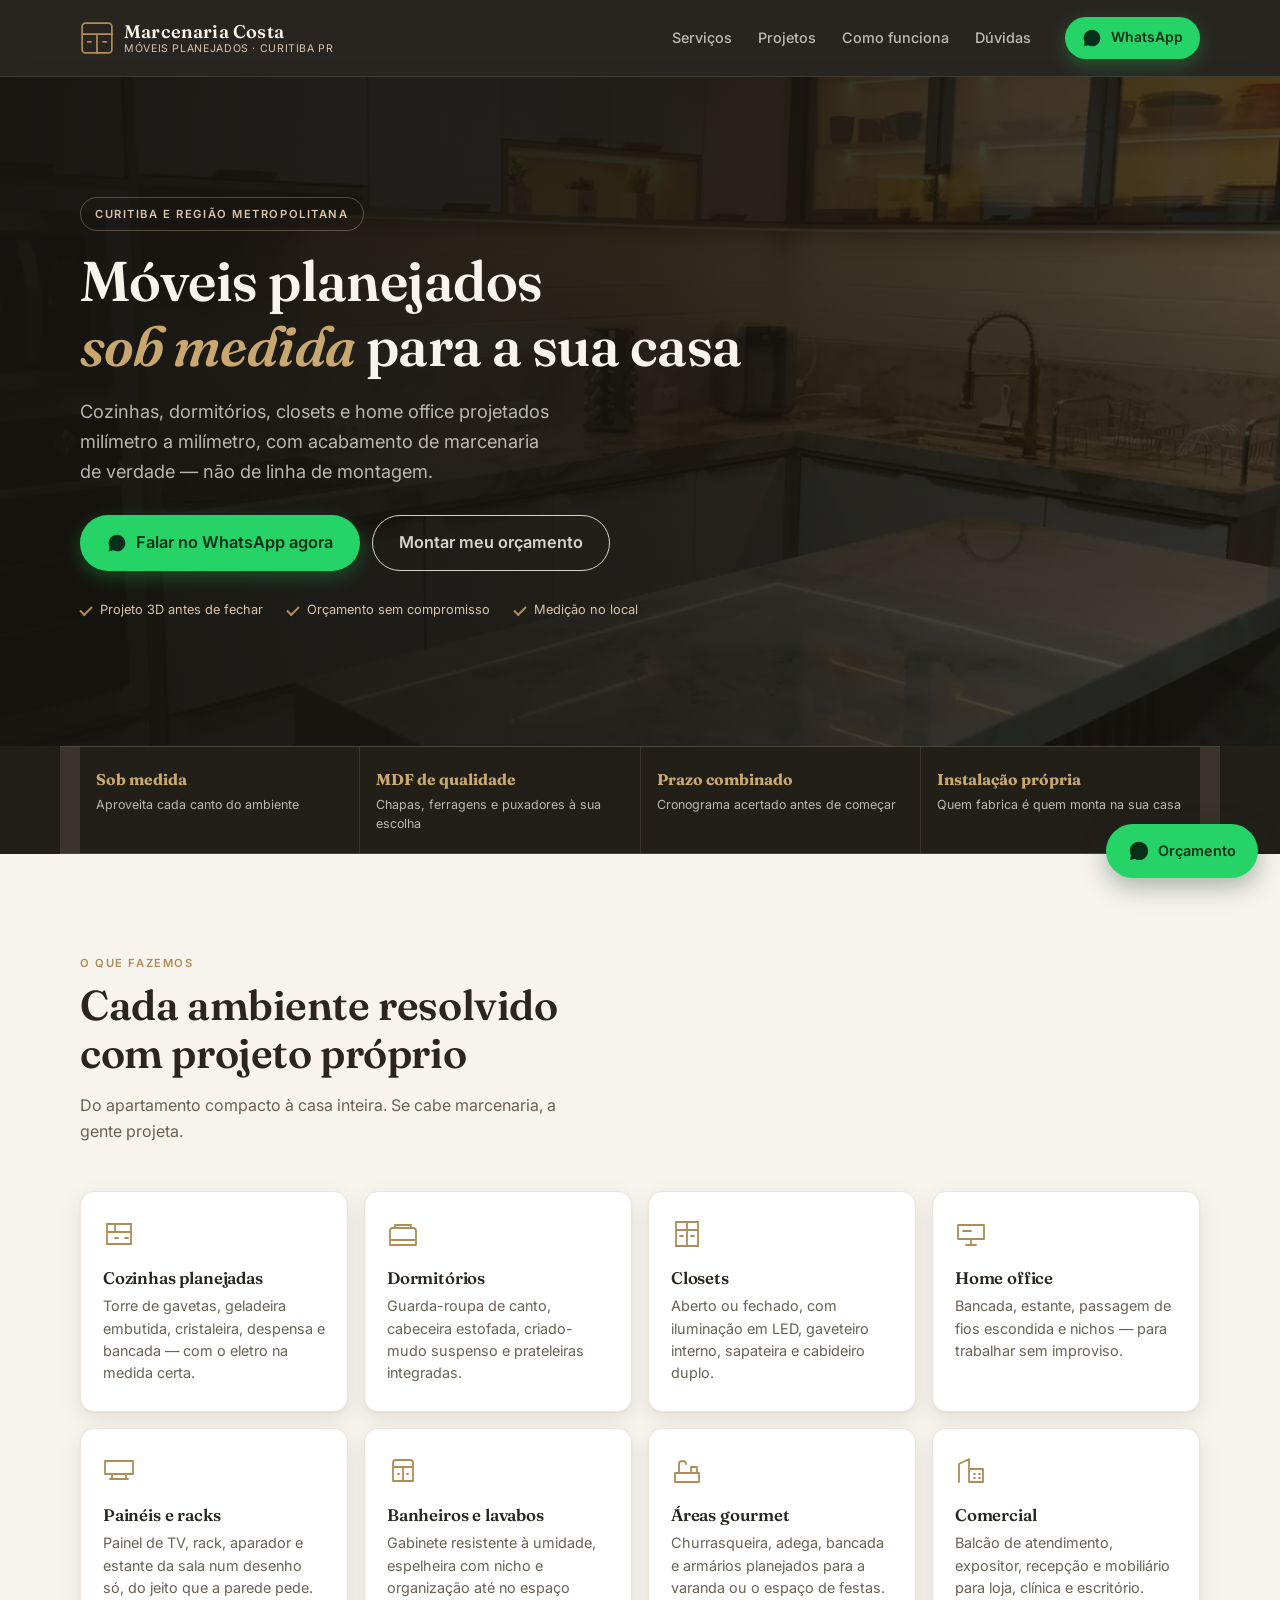
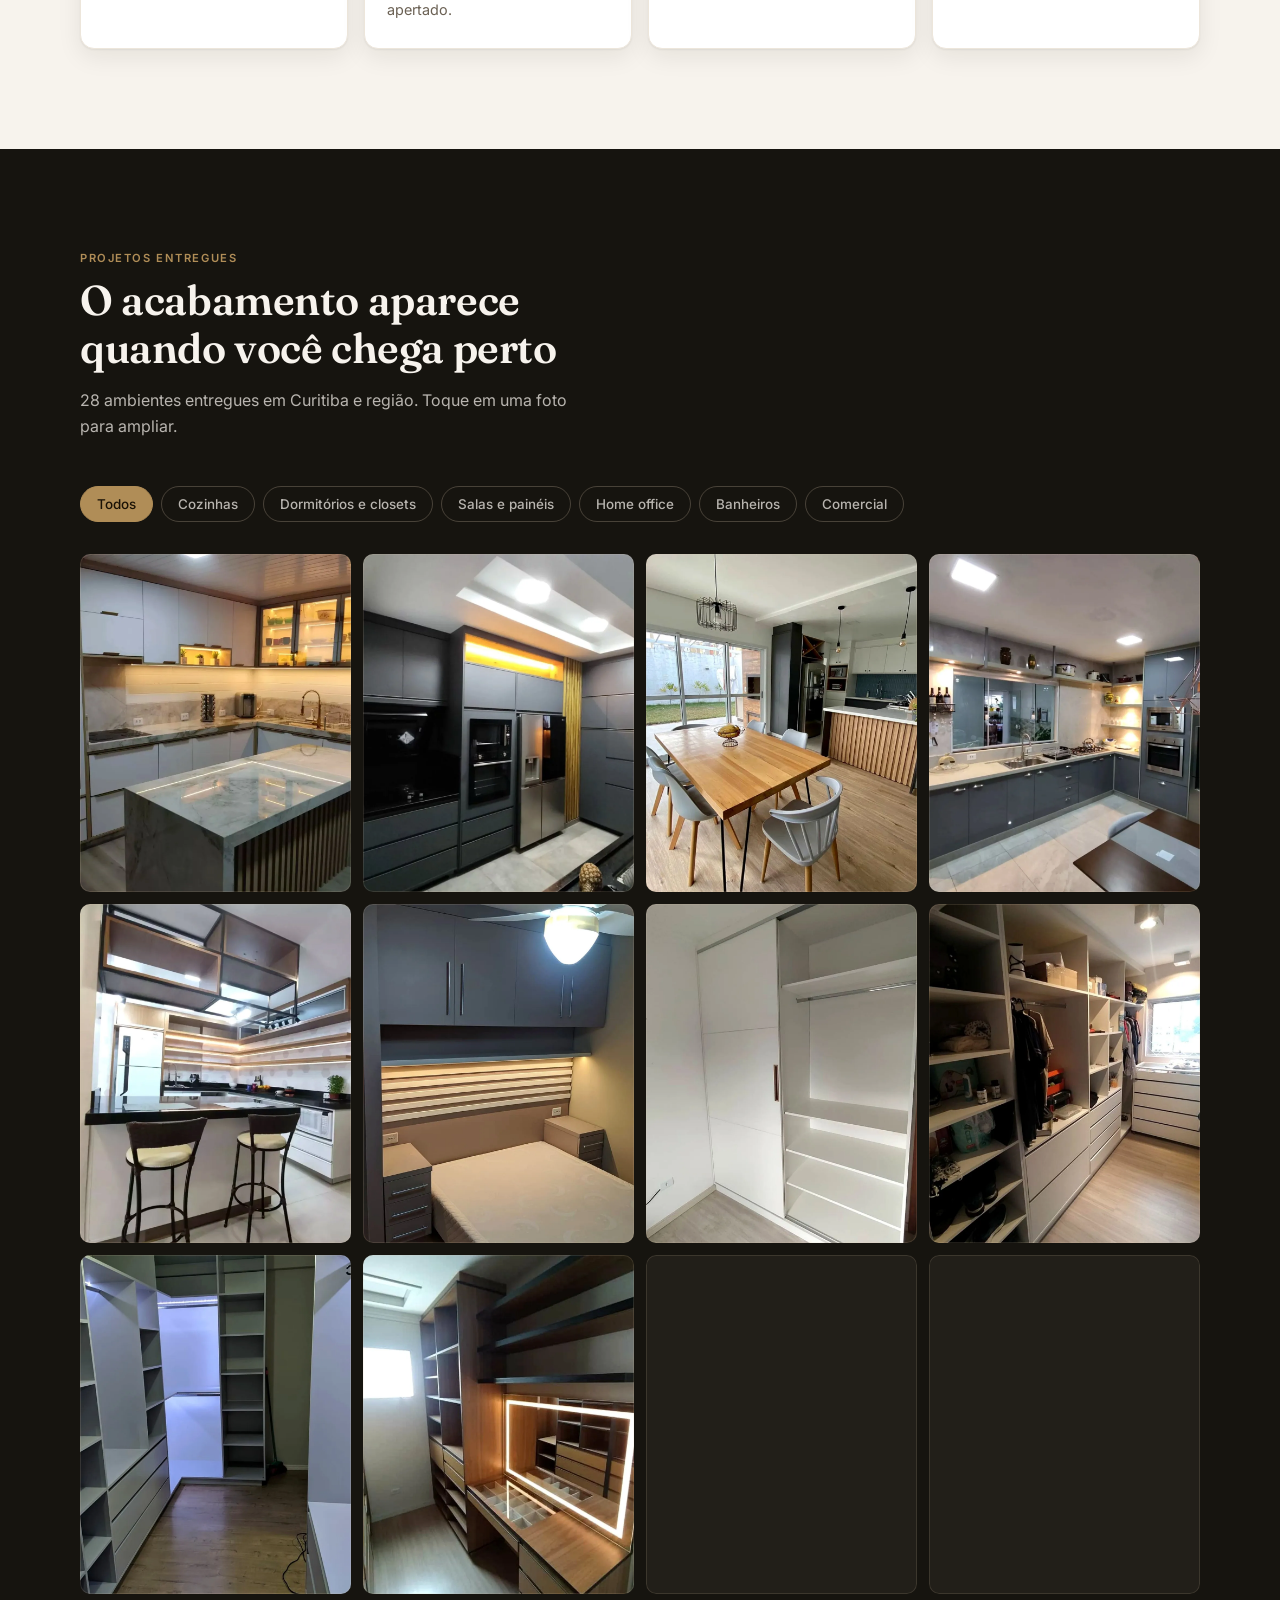
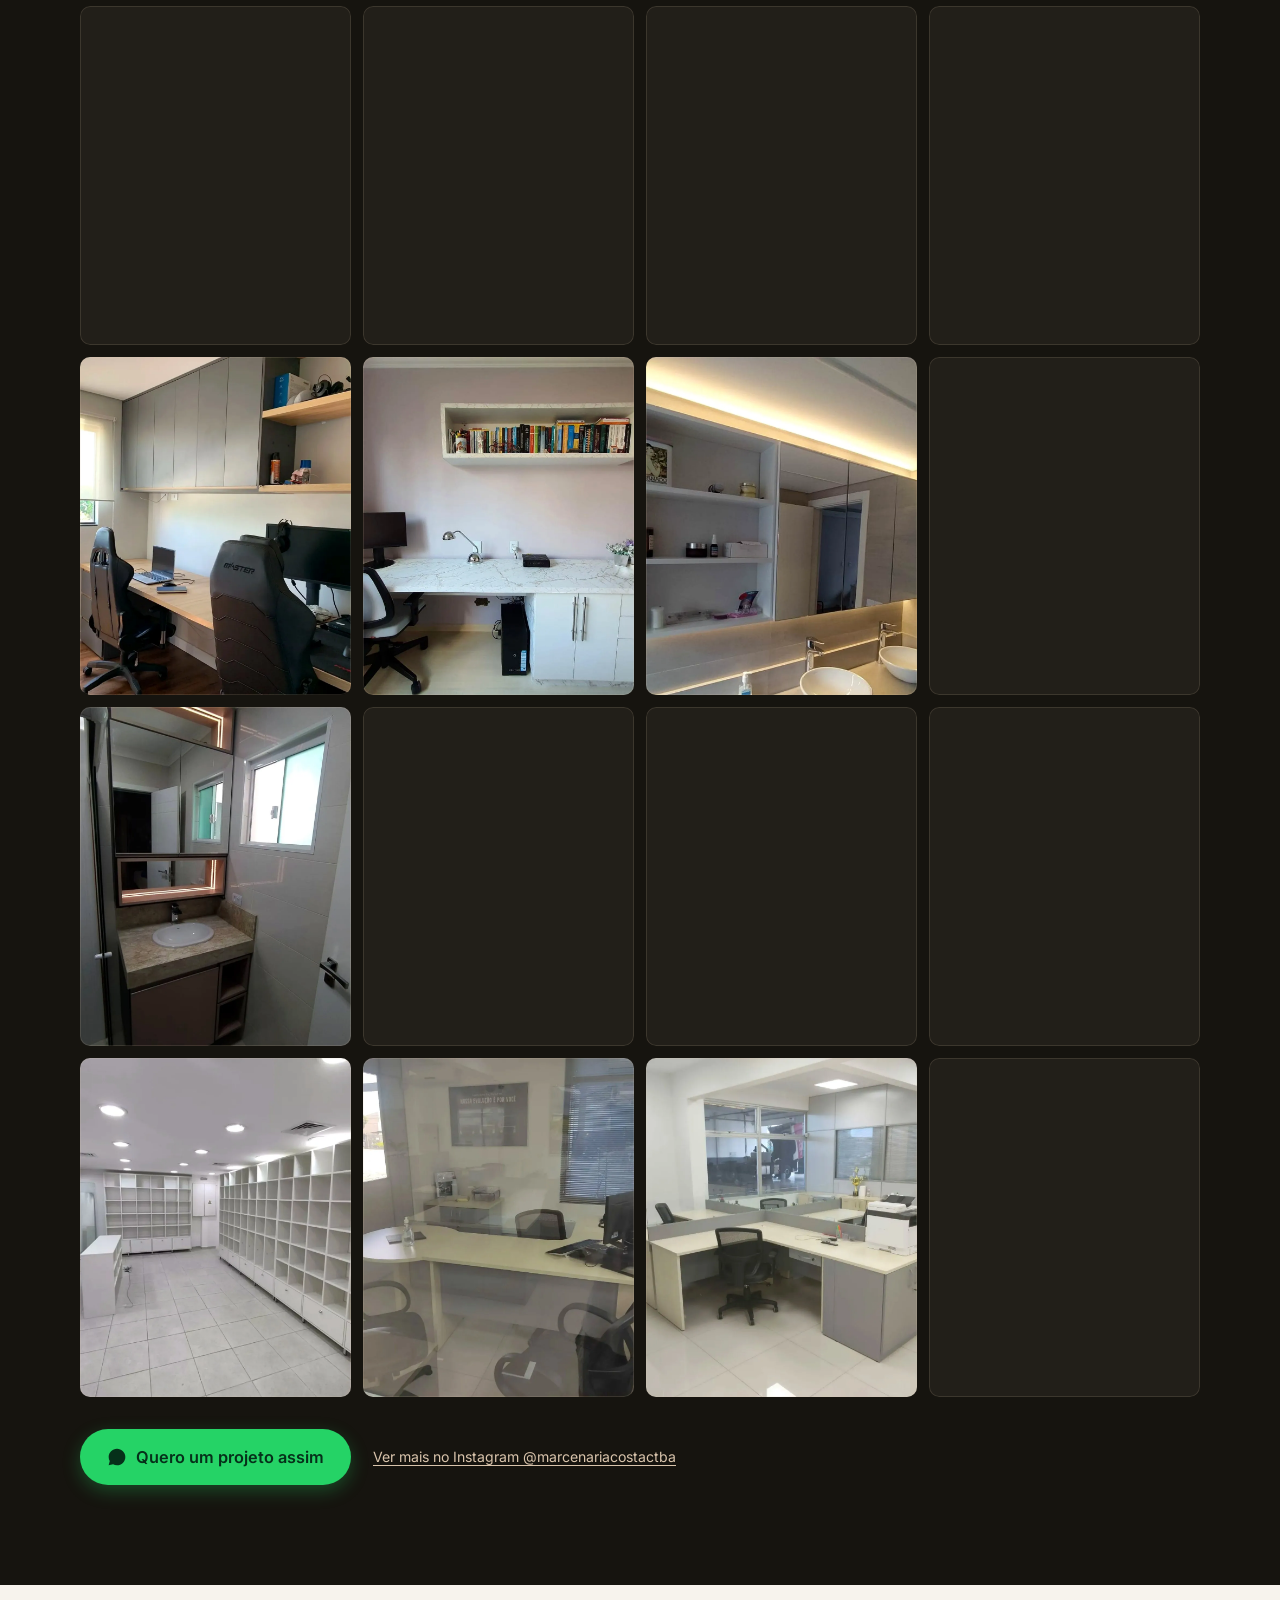
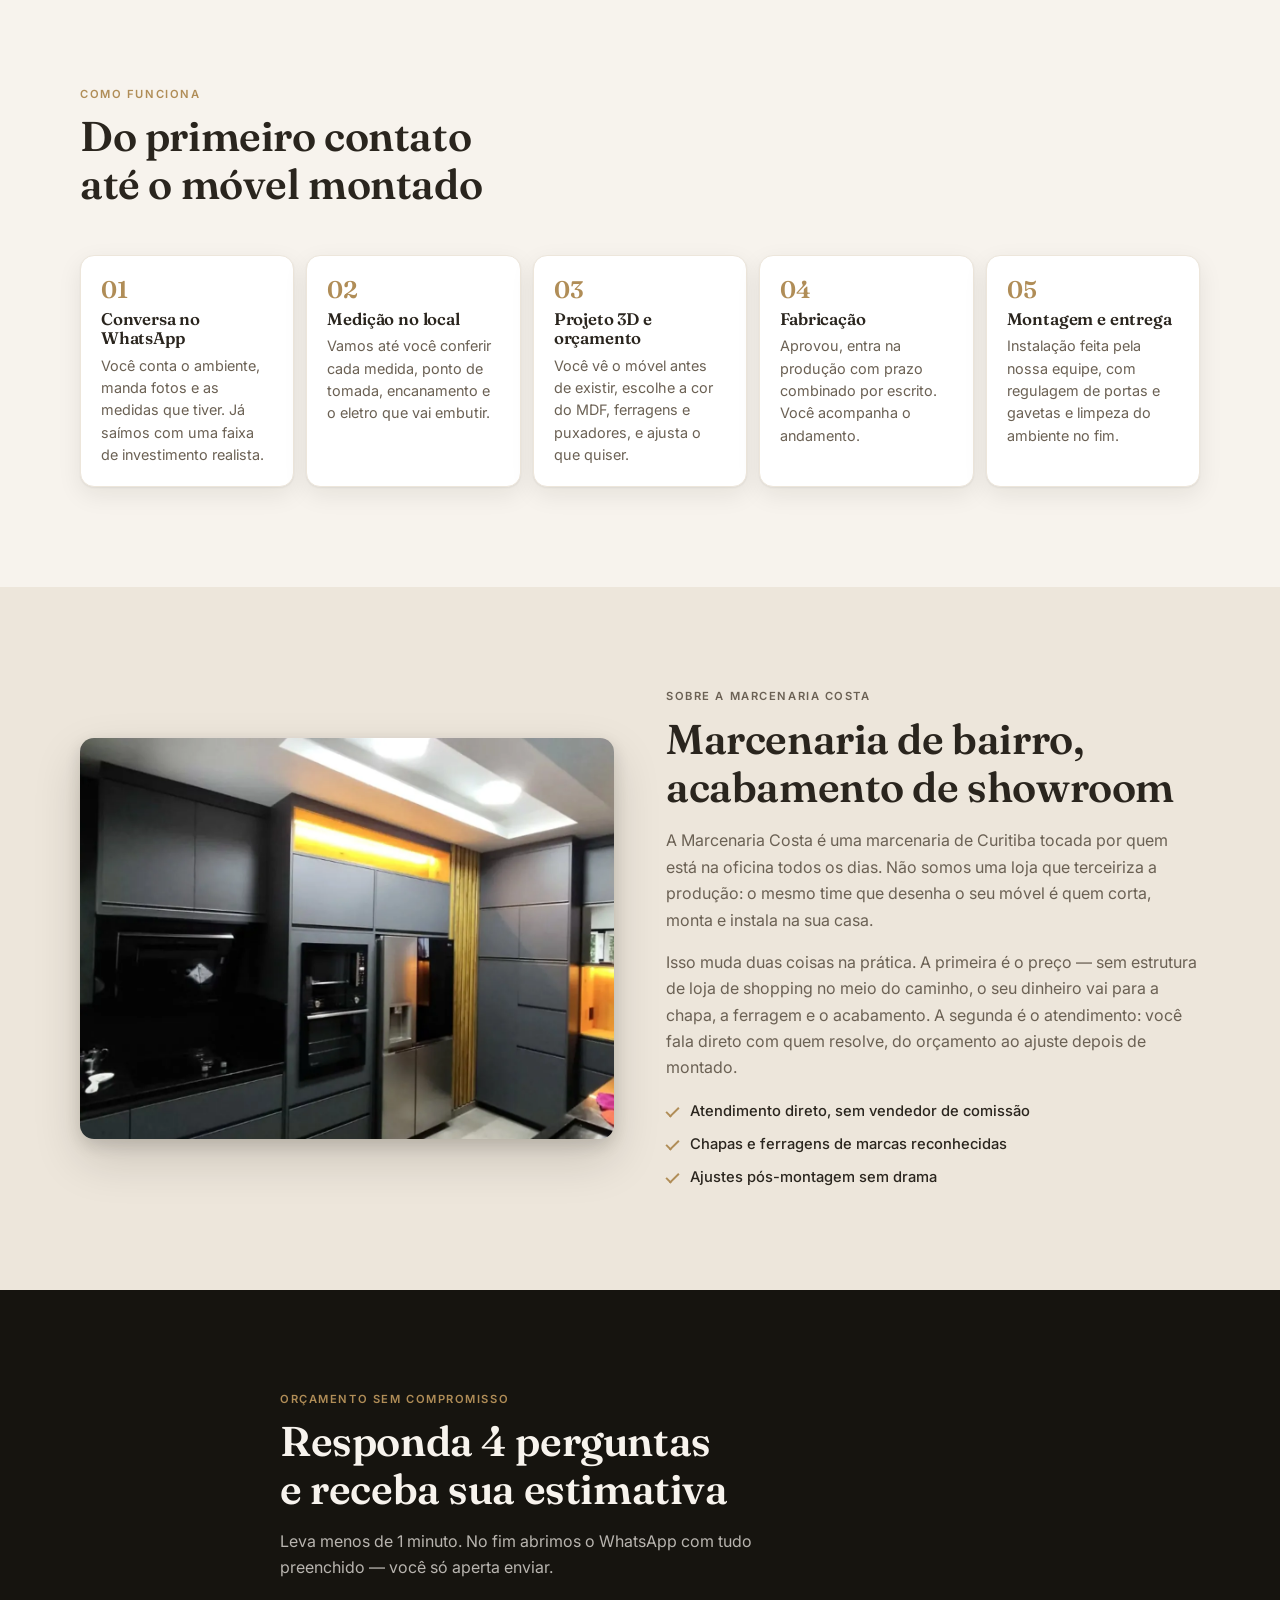
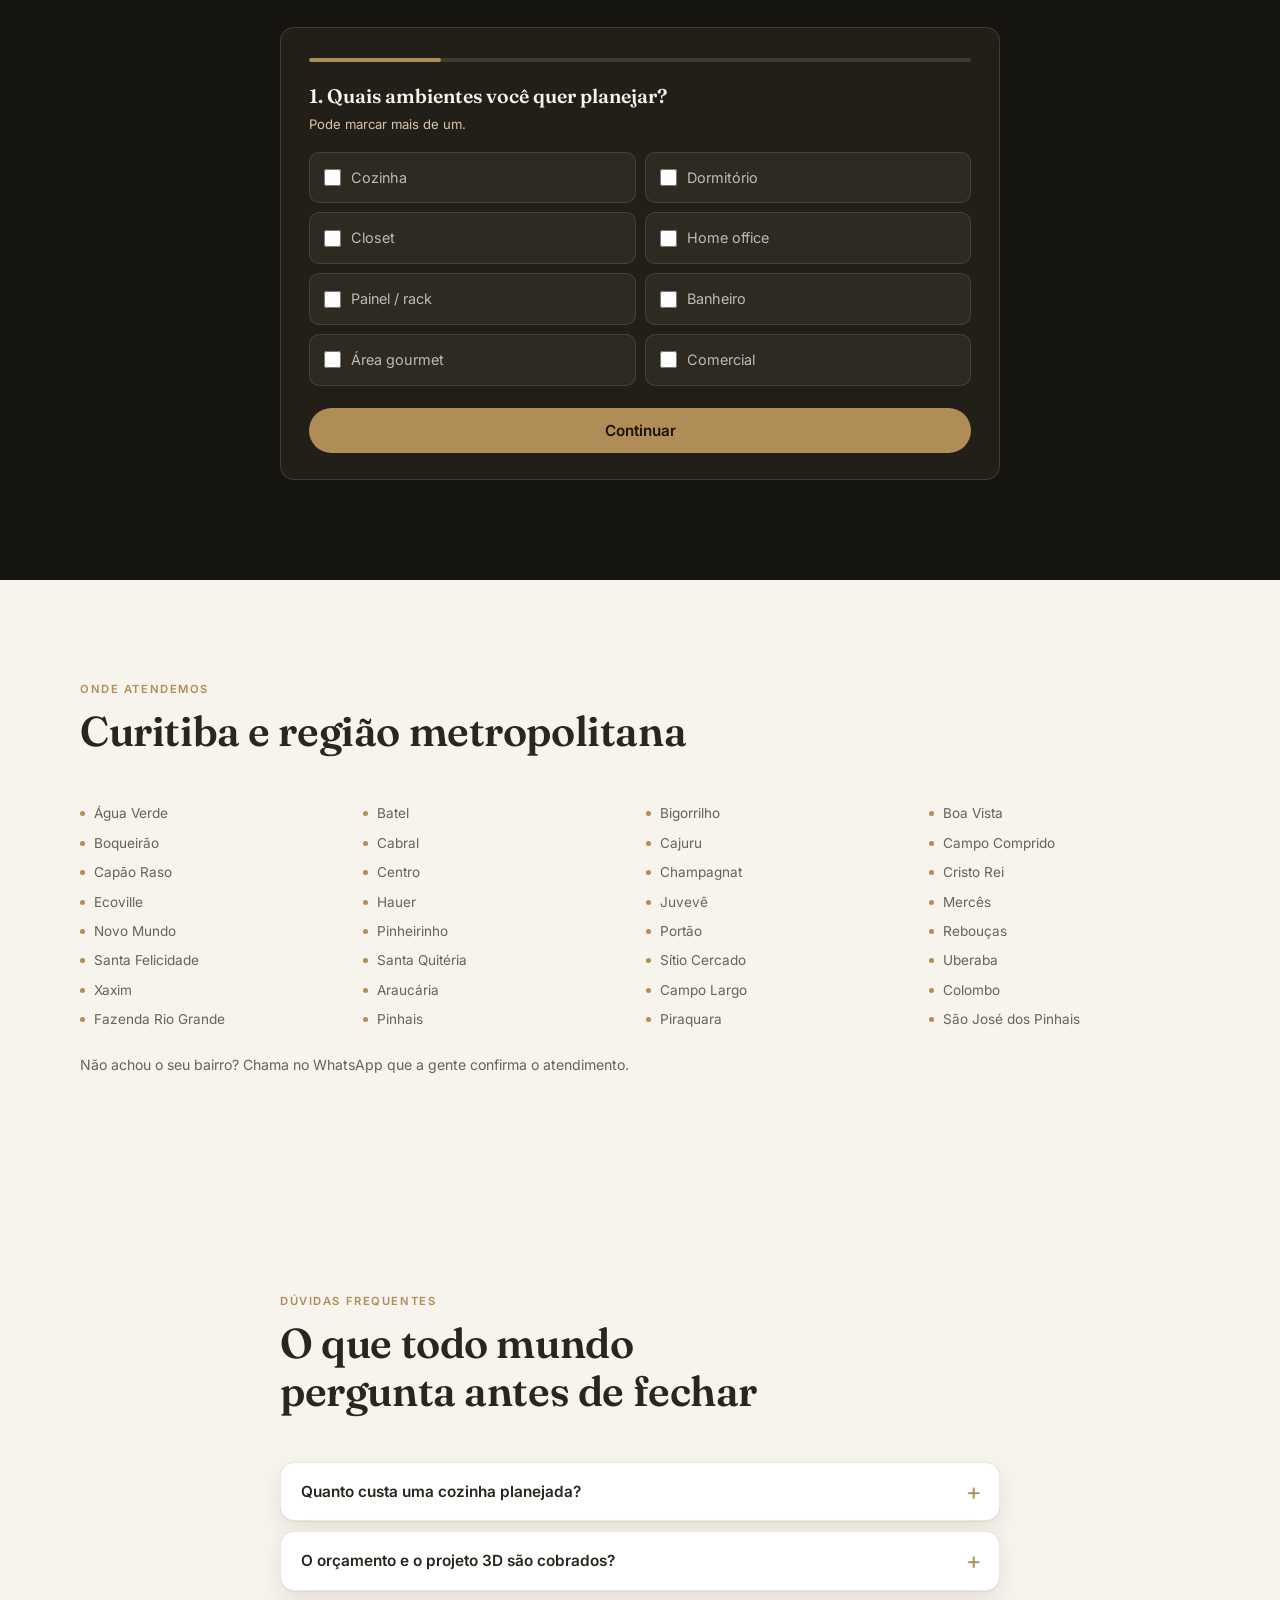
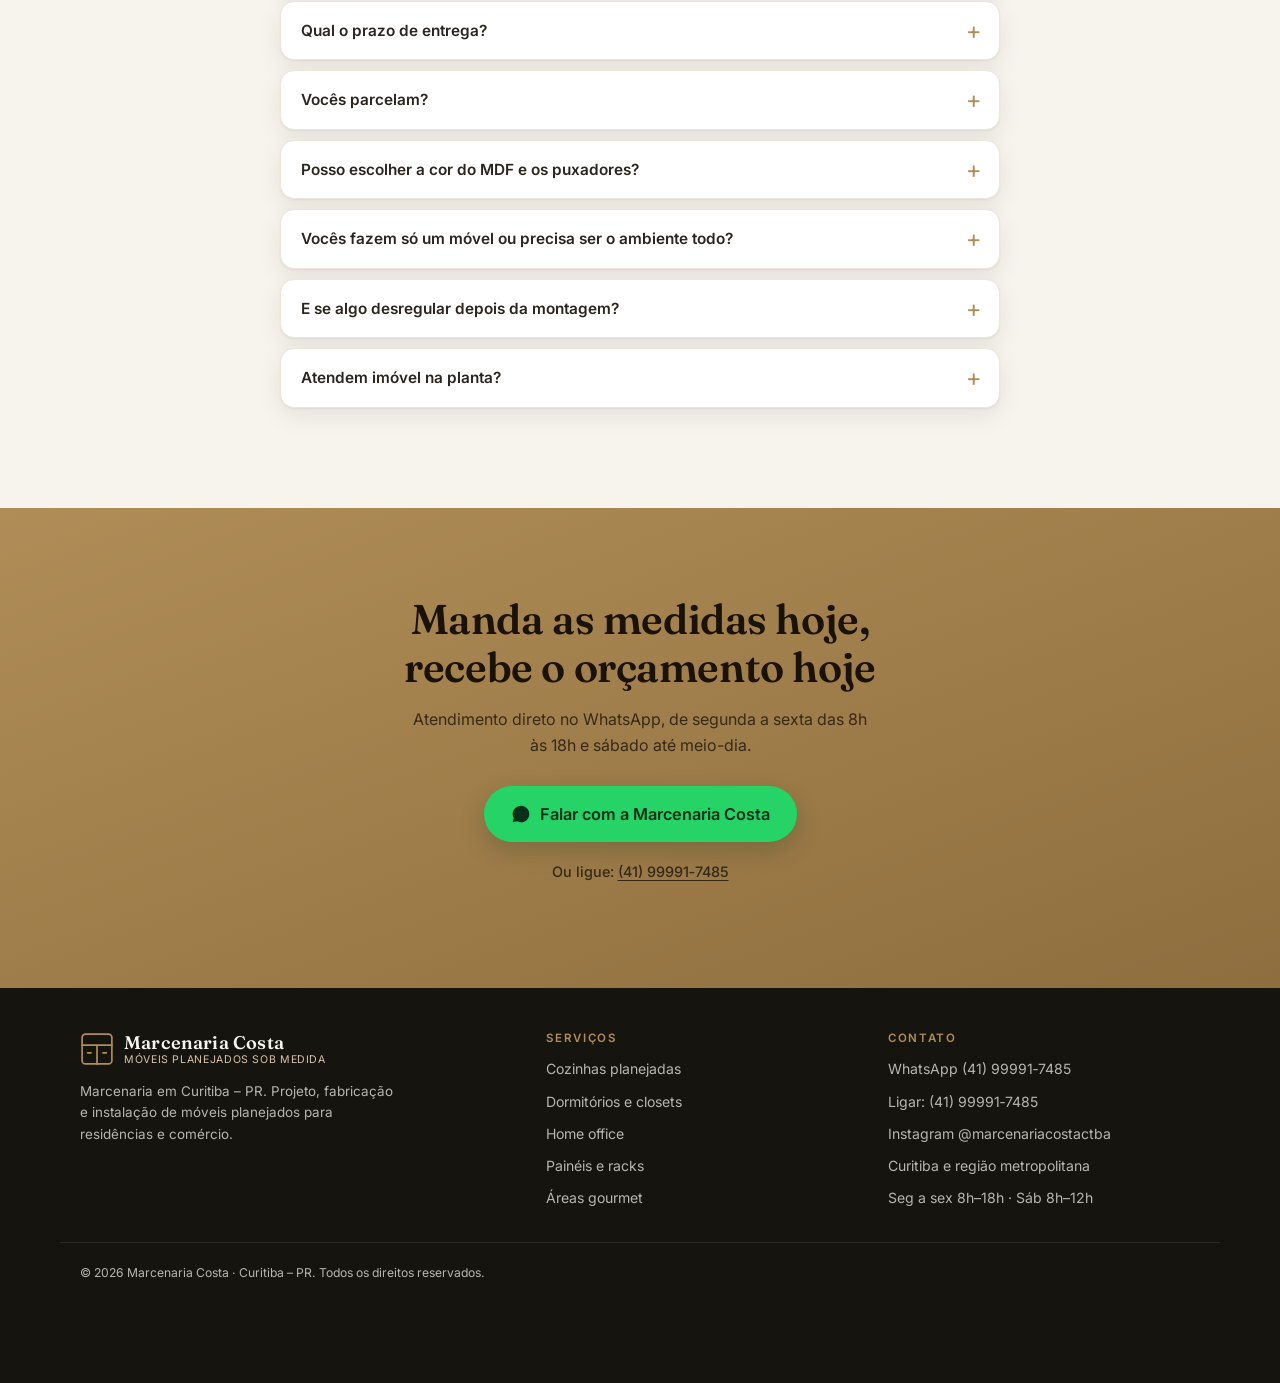
==== commit 3a3c8129: "Site da Marcenaria Costa — 24/08/2026 09:48" ====
--- a/index.html
+++ b/index.html
@@ -11,7 +11,7 @@
 <meta name="robots" content="index, follow, max-image-preview:large">
 <meta name="geo.region" content="BR-PR">
 <meta name="geo.placename" content="Curitiba">
-<link rel="canonical" href="https://marcenariacosta.vercel.app/">
+<link rel="canonical" href="https://marcenaria-costa-three.vercel.app/">
 
 <!-- Open Graph / WhatsApp / Facebook -->
 <meta property="og:type" content="website">
@@ -19,8 +19,8 @@
 <meta property="og:site_name" content="Marcenaria Costa">
 <meta property="og:title" content="Móveis Planejados sob Medida em Curitiba | Marcenaria Costa">
 <meta property="og:description" content="Cozinhas, dormitórios e closets planejados com acabamento impecável. Projeto 3D e orçamento sem compromisso.">
-<meta property="og:url" content="https://marcenariacosta.vercel.app/">
-<meta property="og:image" content="https://marcenariacosta.vercel.app/assets/img/og-image.jpg">
+<meta property="og:url" content="https://marcenaria-costa-three.vercel.app/">
+<meta property="og:image" content="https://marcenaria-costa-three.vercel.app/assets/img/og-image.jpg">
 <meta property="og:image:width" content="1200">
 <meta property="og:image:height" content="630">
 <meta name="twitter:card" content="summary_large_image">
@@ -42,8 +42,8 @@
   "additionalType": "https://schema.org/GeneralContractor",
   "name": "Marcenaria Costa",
   "description": "Marcenaria especializada em móveis planejados sob medida em Curitiba e região metropolitana: cozinhas, dormitórios, closets, home office, painéis e áreas gourmet.",
-  "url": "https://marcenariacosta.vercel.app/",
-  "image": "https://marcenariacosta.vercel.app/assets/img/og-image.jpg",
+  "url": "https://marcenaria-costa-three.vercel.app/",
+  "image": "https://marcenaria-costa-three.vercel.app/assets/img/og-image.jpg",
   "telephone": "+5541999917485",
   "priceRange": "$$",
   "address": {
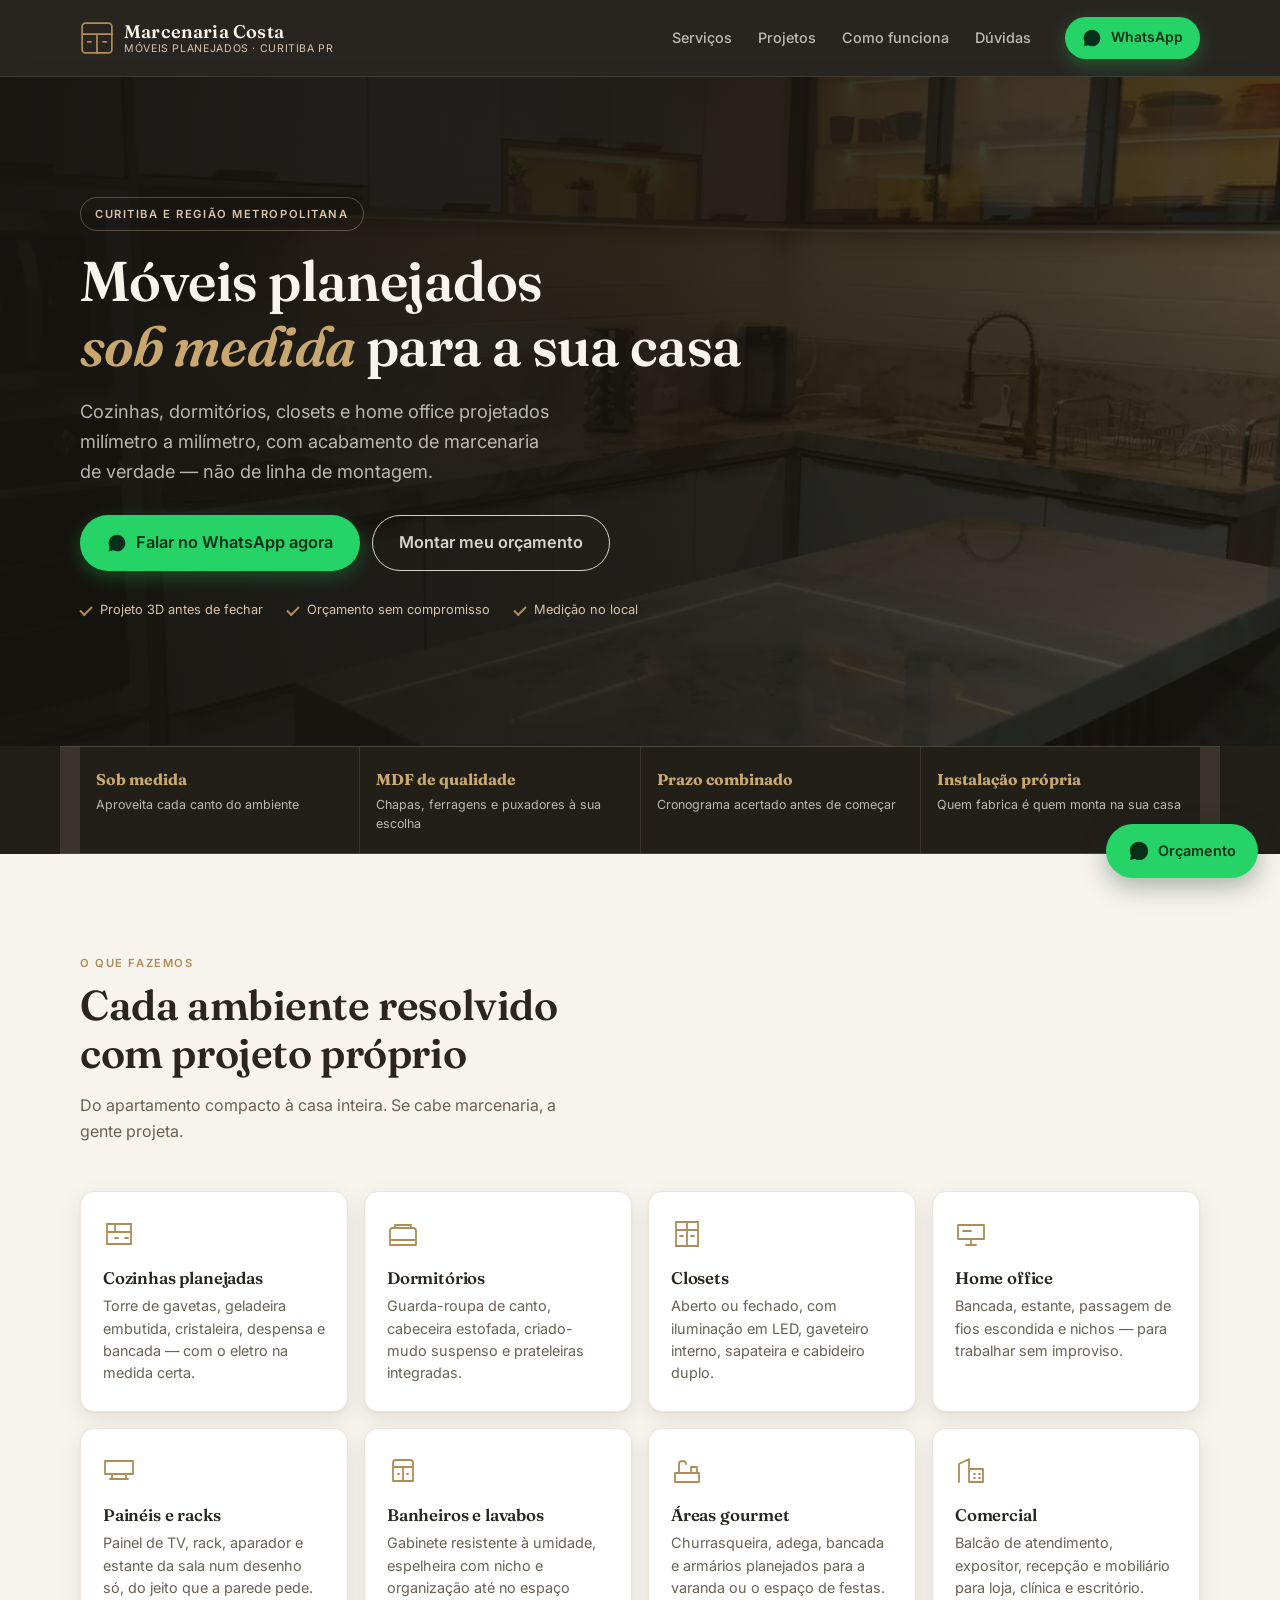
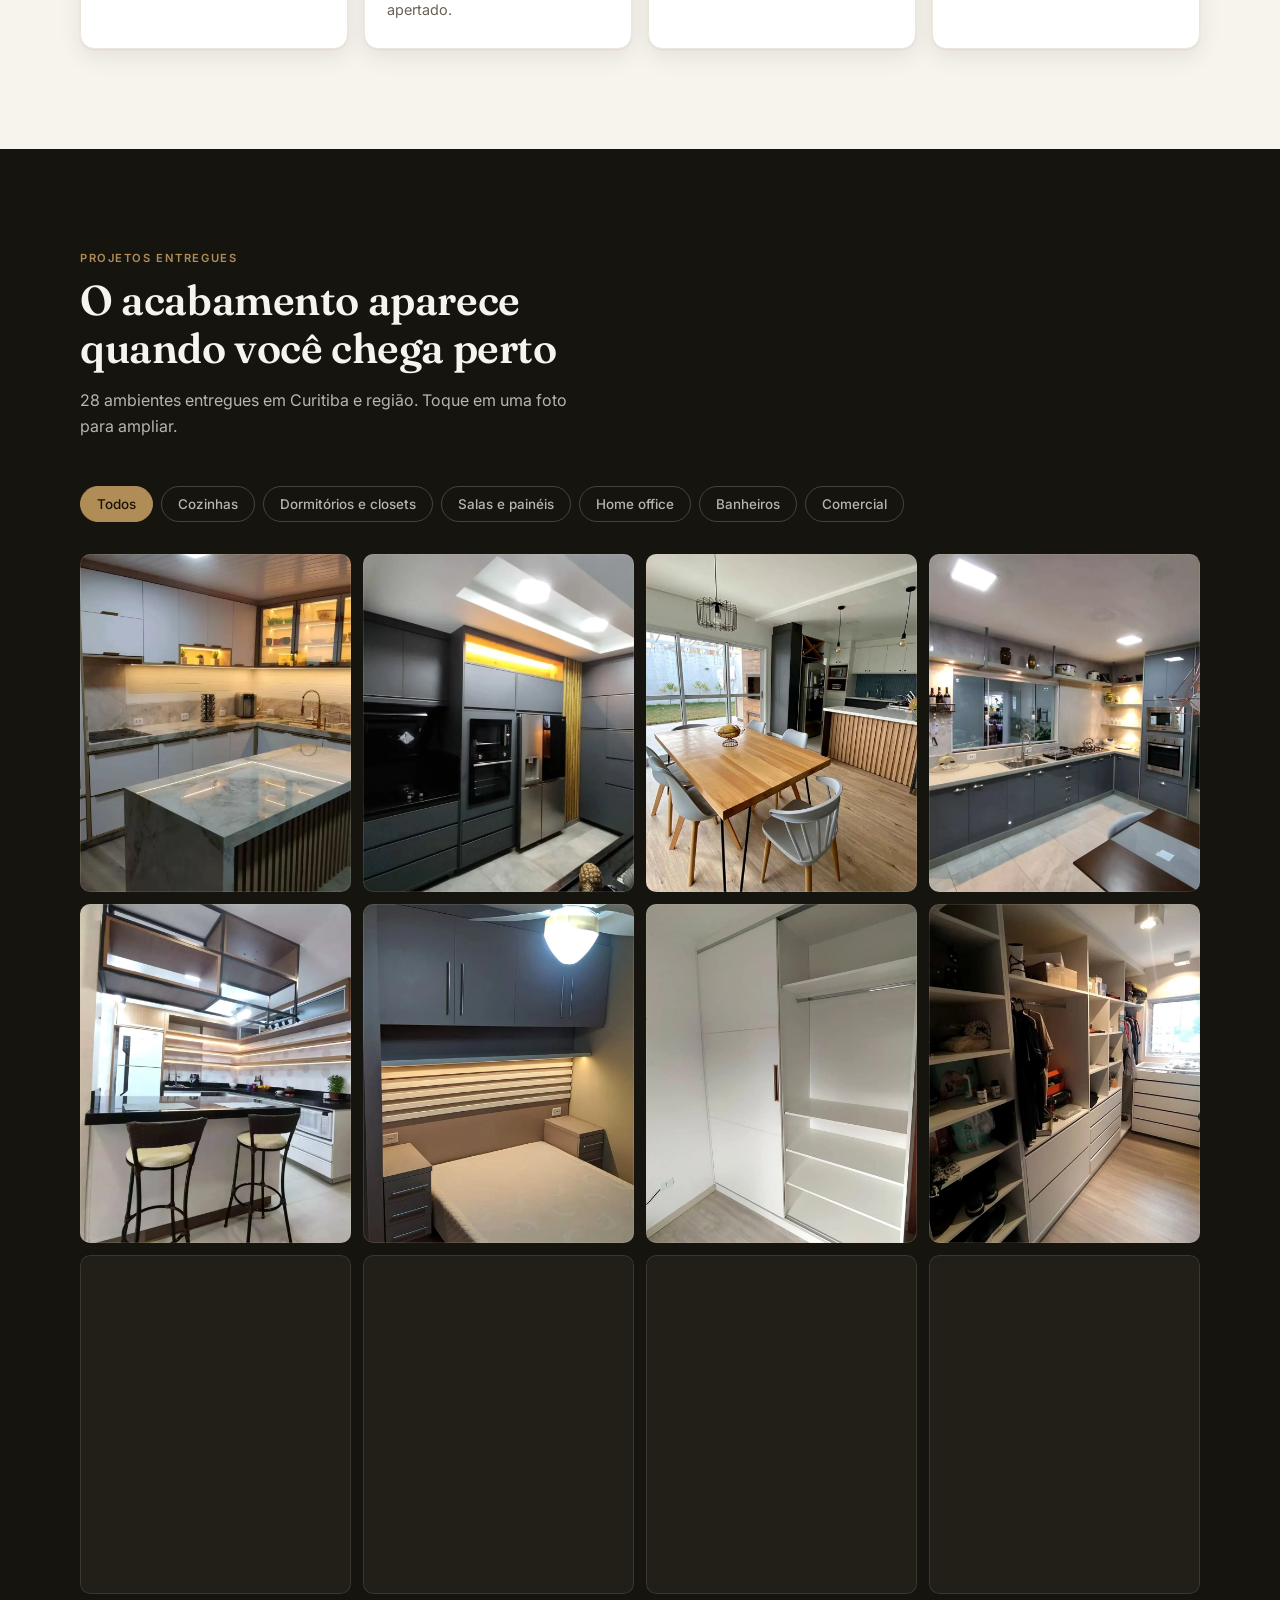
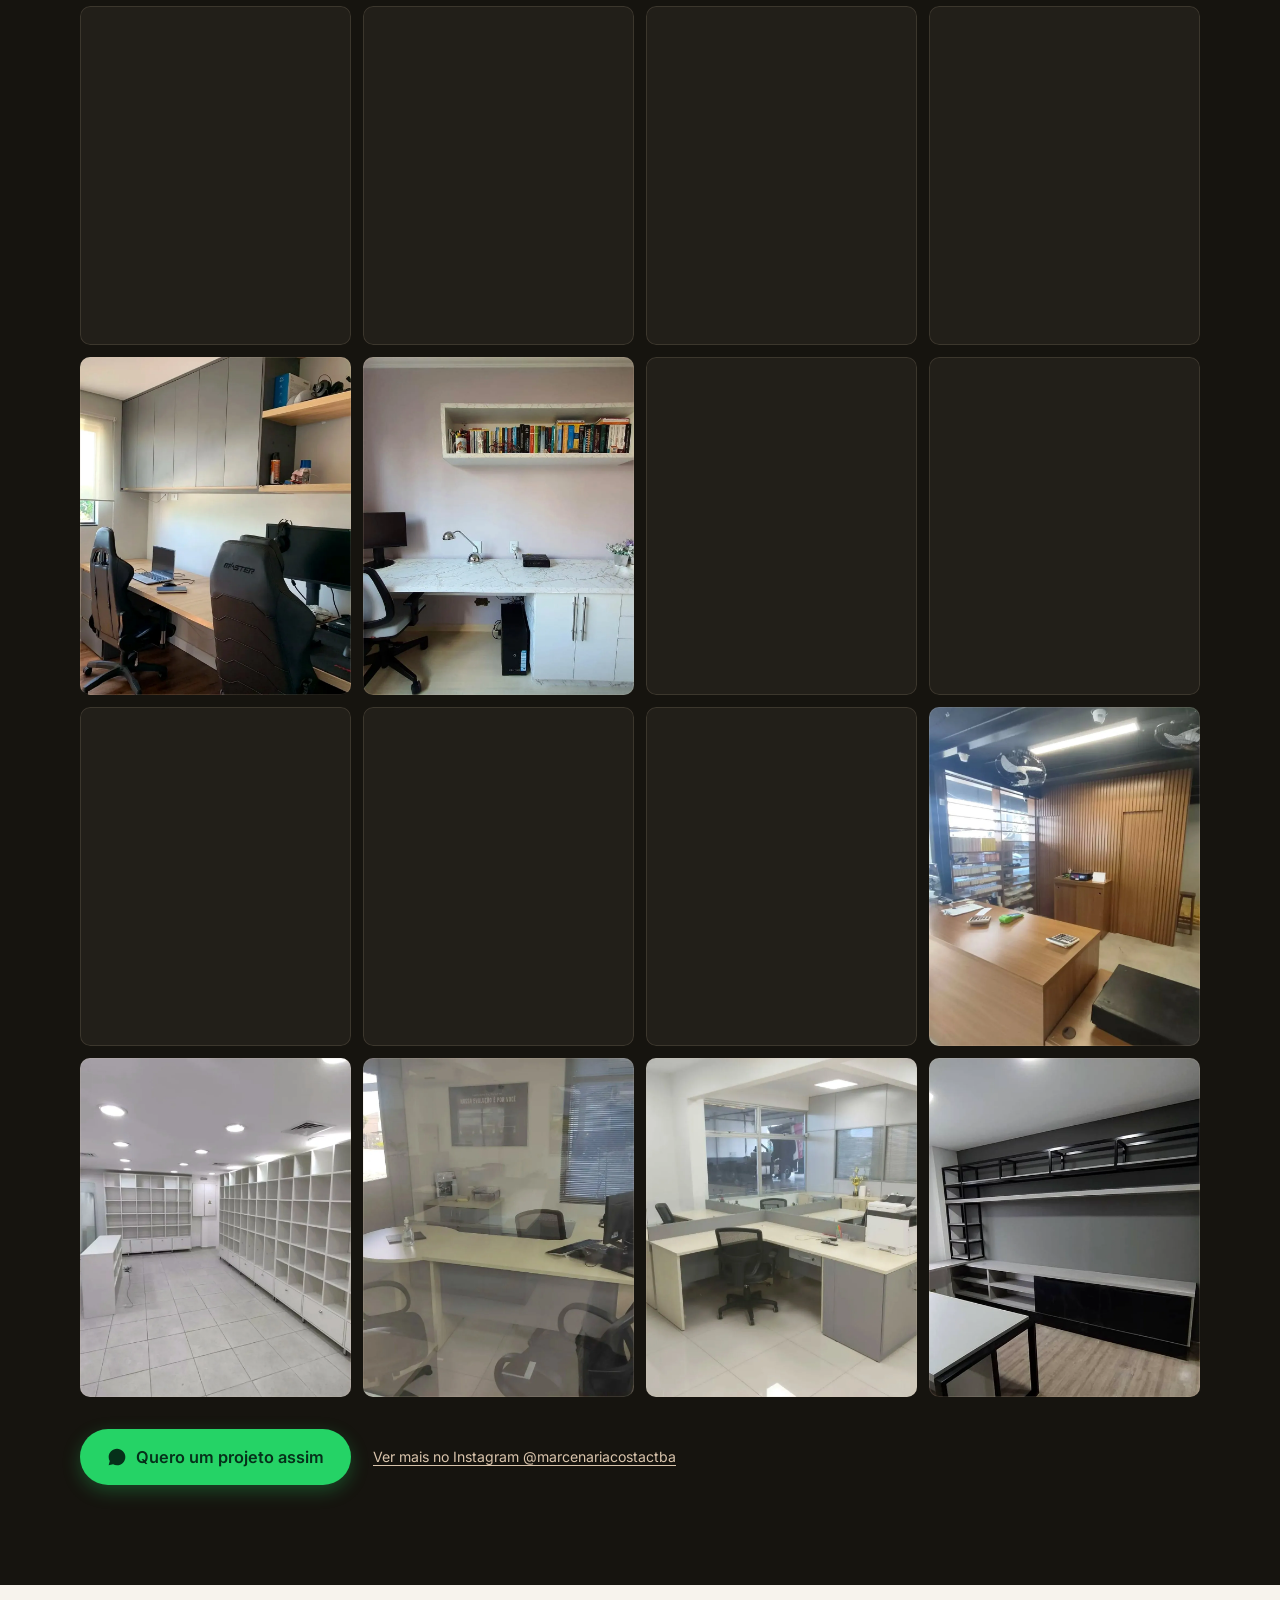
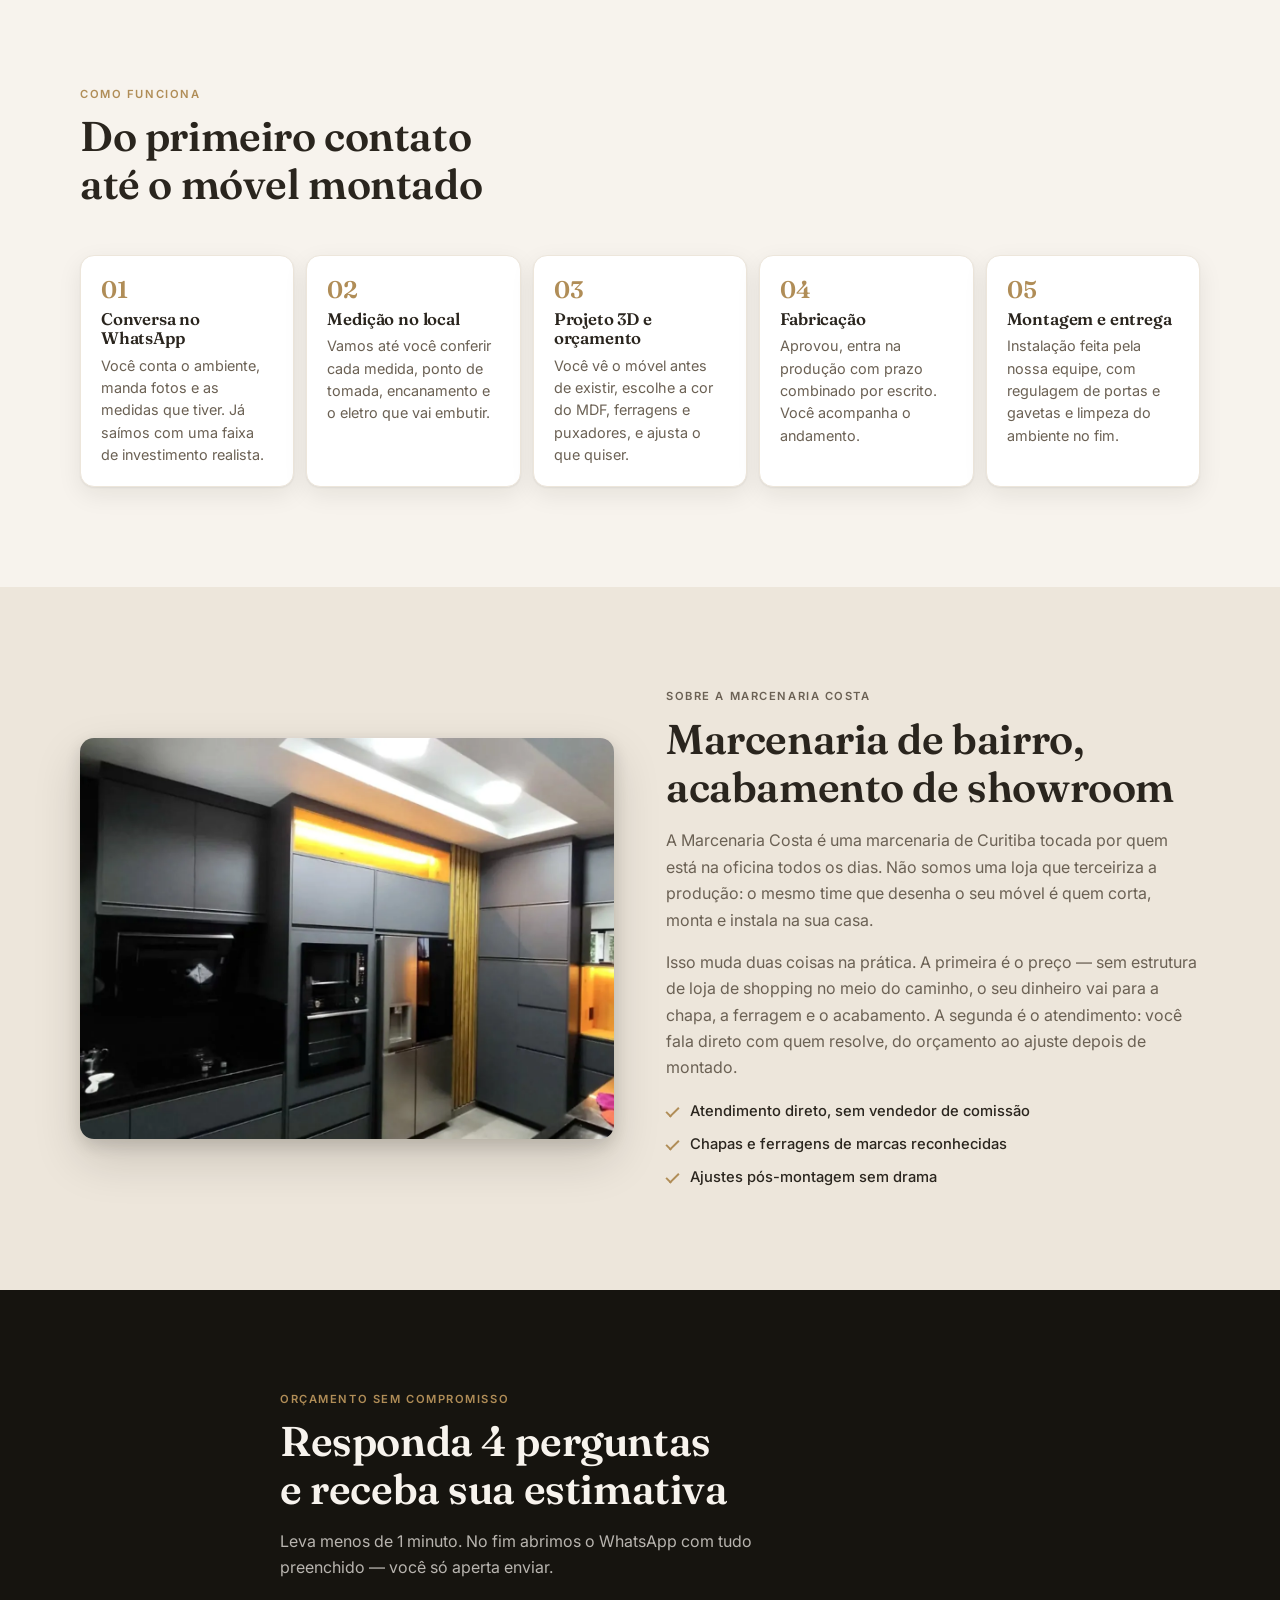
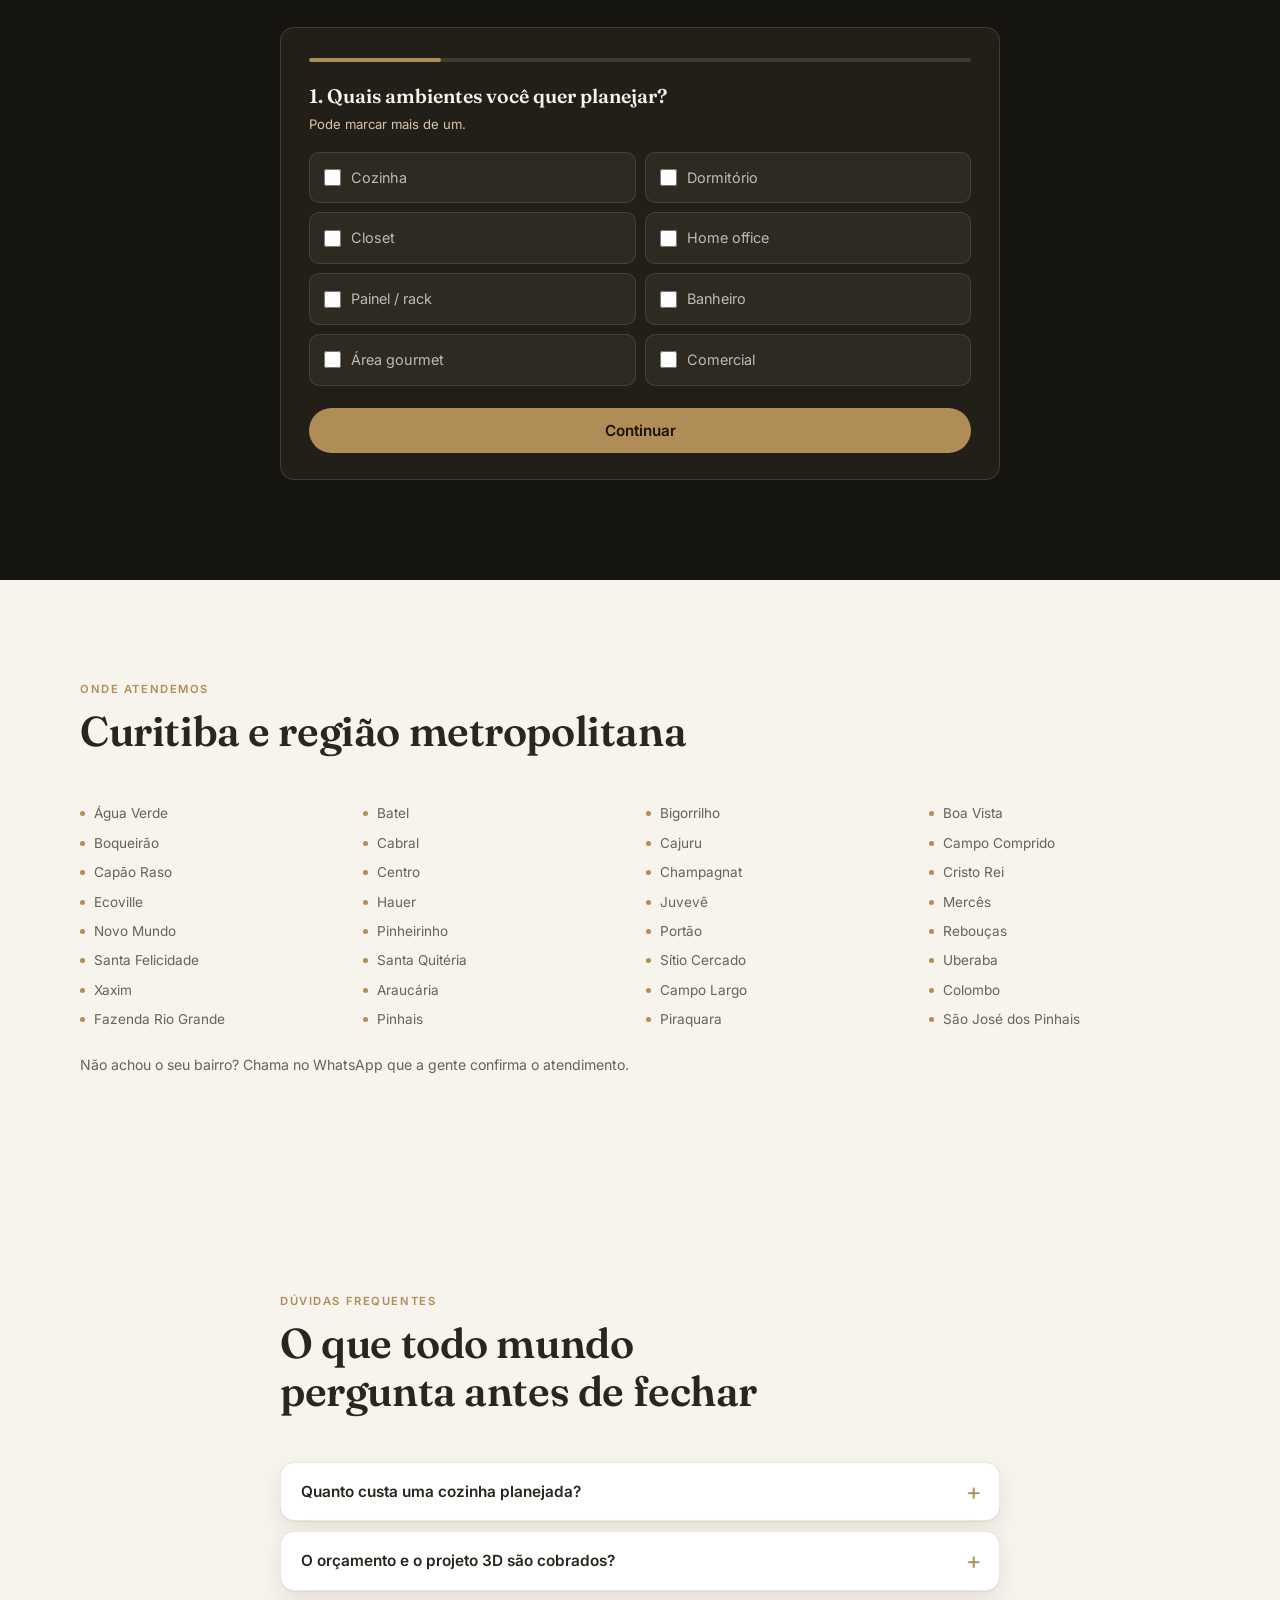
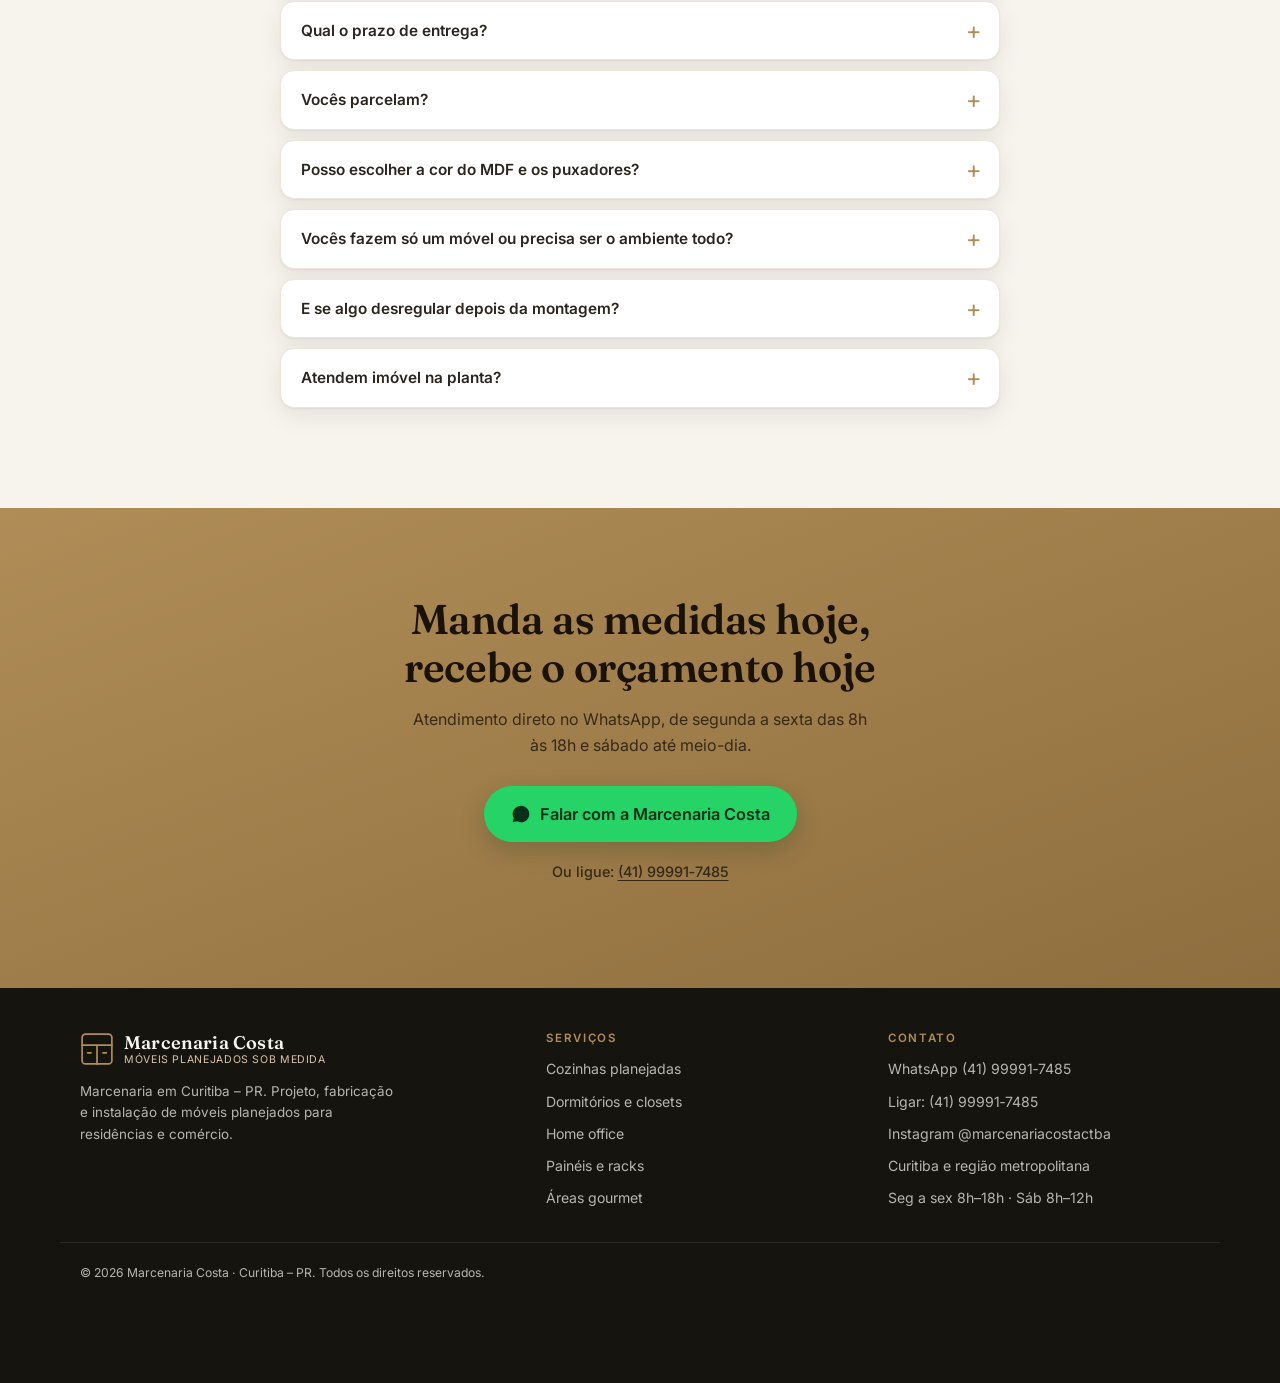
==== commit 34254826: "Site da Marcenaria Costa — 24/08/2026 18:13" ====
--- a/index.html
+++ b/index.html
@@ -11,7 +11,7 @@
 <meta name="robots" content="index, follow, max-image-preview:large">
 <meta name="geo.region" content="BR-PR">
 <meta name="geo.placename" content="Curitiba">
-<link rel="canonical" href="https://marcenaria-costa-three.vercel.app/">
+<link rel="canonical" href="https://www.marcenariacosta.com.br/">
 
 <!-- Open Graph / WhatsApp / Facebook -->
 <meta property="og:type" content="website">
@@ -19,8 +19,8 @@
 <meta property="og:site_name" content="Marcenaria Costa">
 <meta property="og:title" content="Móveis Planejados sob Medida em Curitiba | Marcenaria Costa">
 <meta property="og:description" content="Cozinhas, dormitórios e closets planejados com acabamento impecável. Projeto 3D e orçamento sem compromisso.">
-<meta property="og:url" content="https://marcenaria-costa-three.vercel.app/">
-<meta property="og:image" content="https://marcenaria-costa-three.vercel.app/assets/img/og-image.jpg">
+<meta property="og:url" content="https://www.marcenariacosta.com.br/">
+<meta property="og:image" content="https://www.marcenariacosta.com.br/assets/img/og-image.jpg">
 <meta property="og:image:width" content="1200">
 <meta property="og:image:height" content="630">
 <meta name="twitter:card" content="summary_large_image">
@@ -42,8 +42,8 @@
   "additionalType": "https://schema.org/GeneralContractor",
   "name": "Marcenaria Costa",
   "description": "Marcenaria especializada em móveis planejados sob medida em Curitiba e região metropolitana: cozinhas, dormitórios, closets, home office, painéis e áreas gourmet.",
-  "url": "https://marcenaria-costa-three.vercel.app/",
-  "image": "https://marcenaria-costa-three.vercel.app/assets/img/og-image.jpg",
+  "url": "https://www.marcenariacosta.com.br/",
+  "image": "https://www.marcenariacosta.com.br/assets/img/og-image.jpg",
   "telephone": "+5541999917485",
   "priceRange": "$$",
   "address": {
@@ -83,6 +83,15 @@
   }
 }
 </script>
+
+  <!-- Google tag (gtag.js) — Google Ads -->
+  <script async src="https://www.googletagmanager.com/gtag/js?id=AW-18133557925"></script>
+  <script>
+    window.dataLayer = window.dataLayer || [];
+    function gtag(){dataLayer.push(arguments);}
+    gtag('js', new Date());
+    gtag('config', 'AW-18133557925');
+  </script>
 </head>
 
 <body>
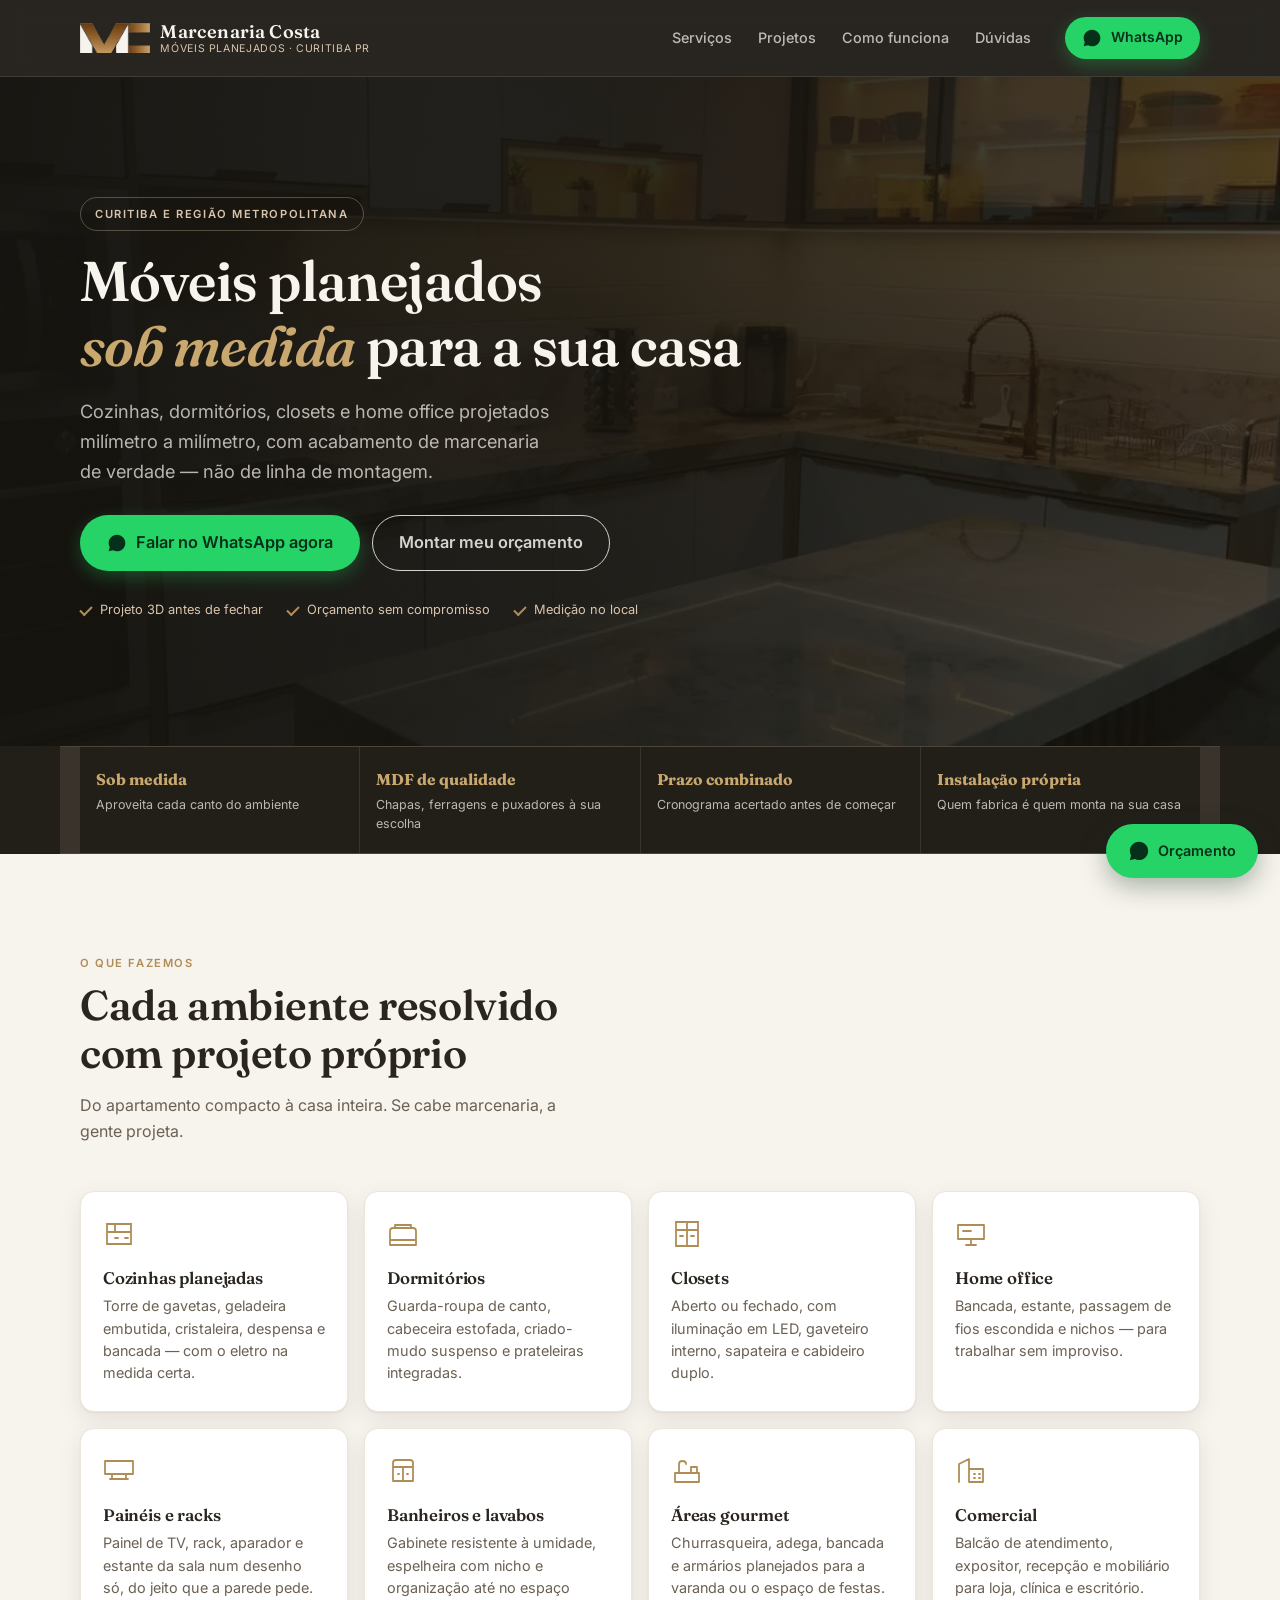
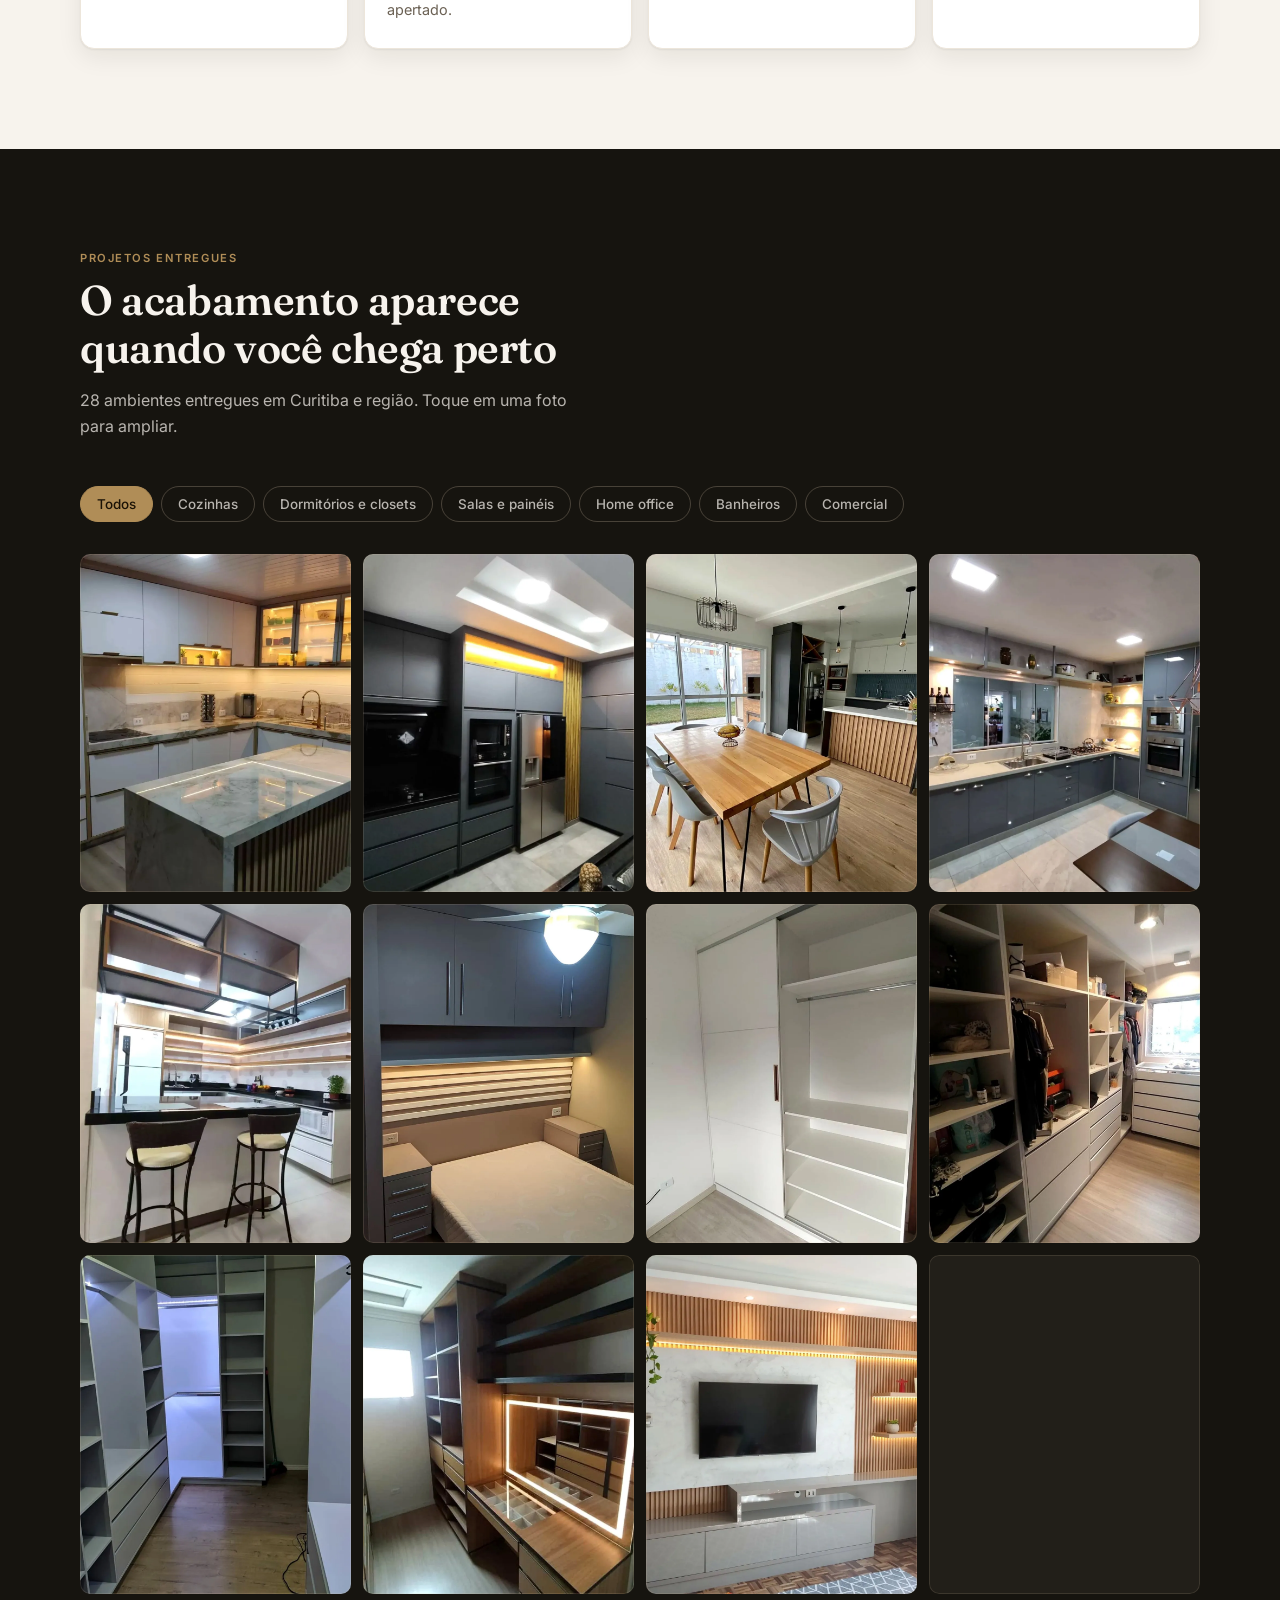
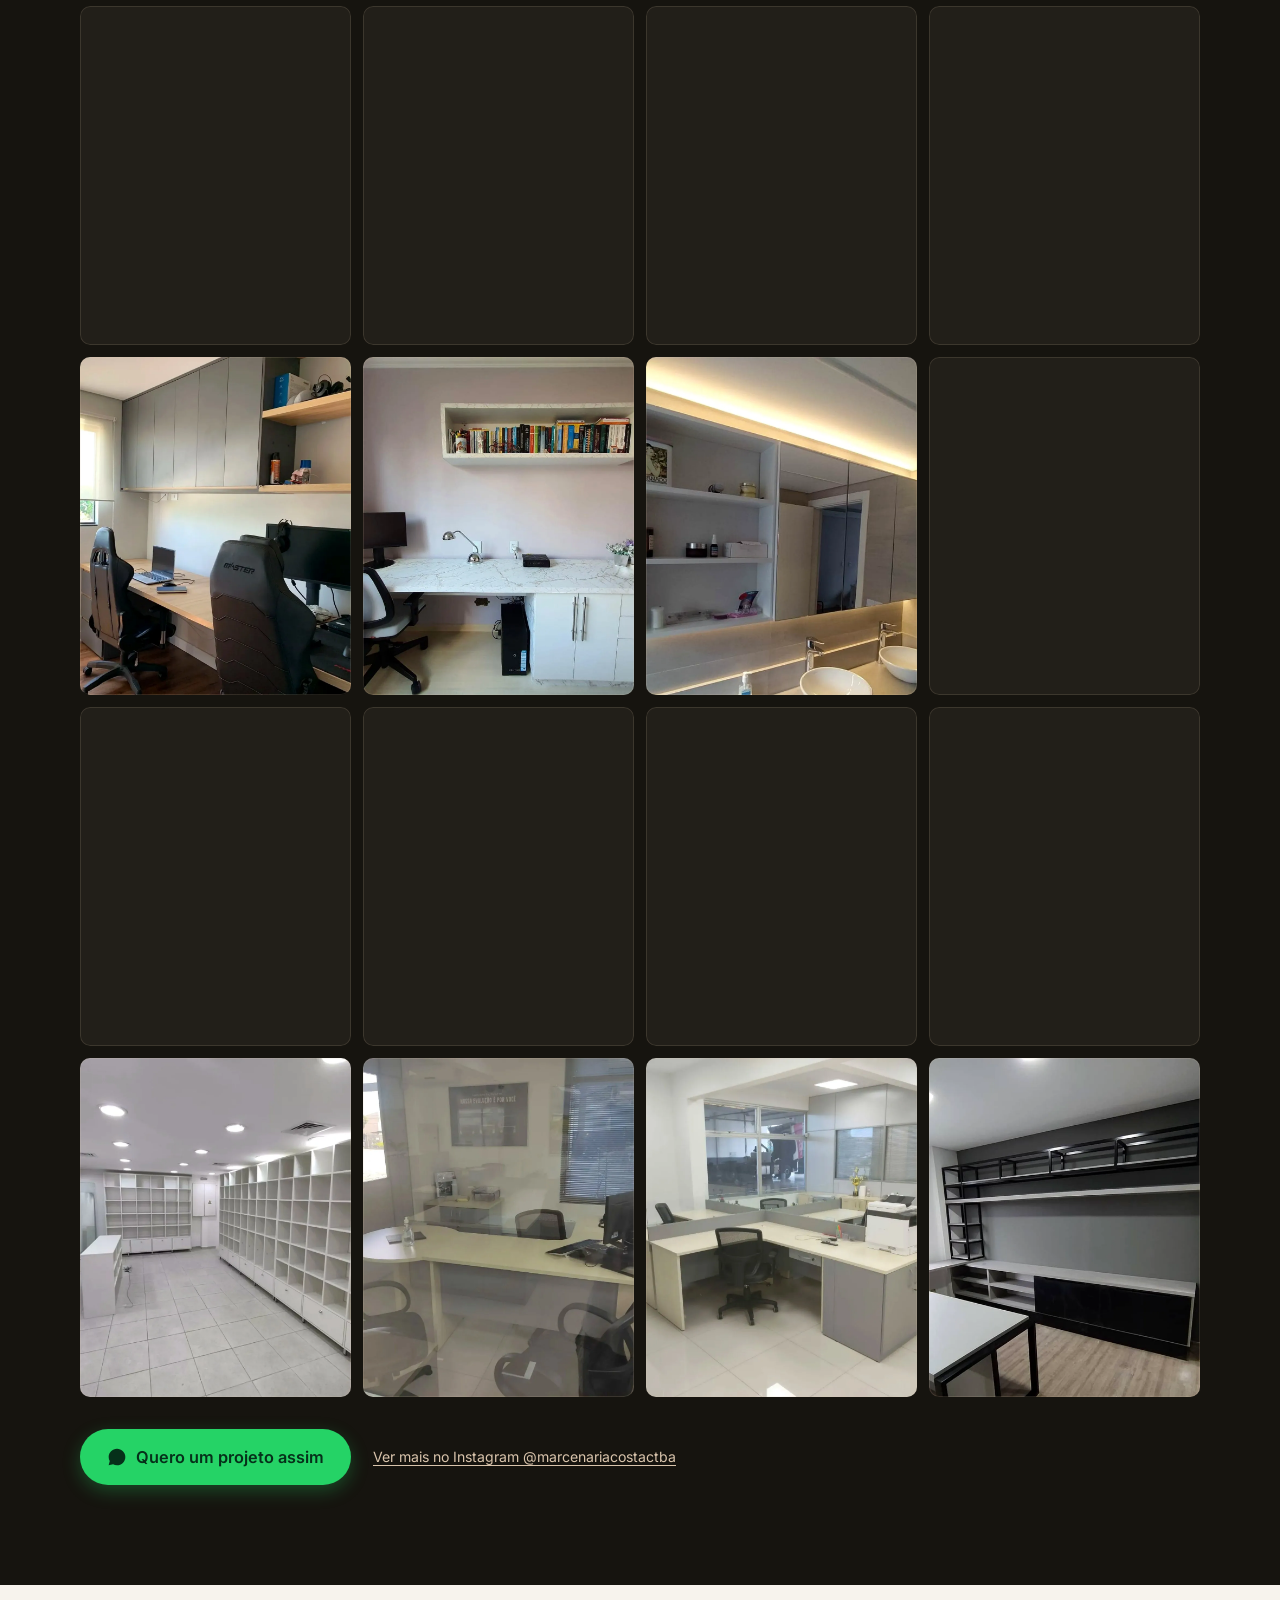
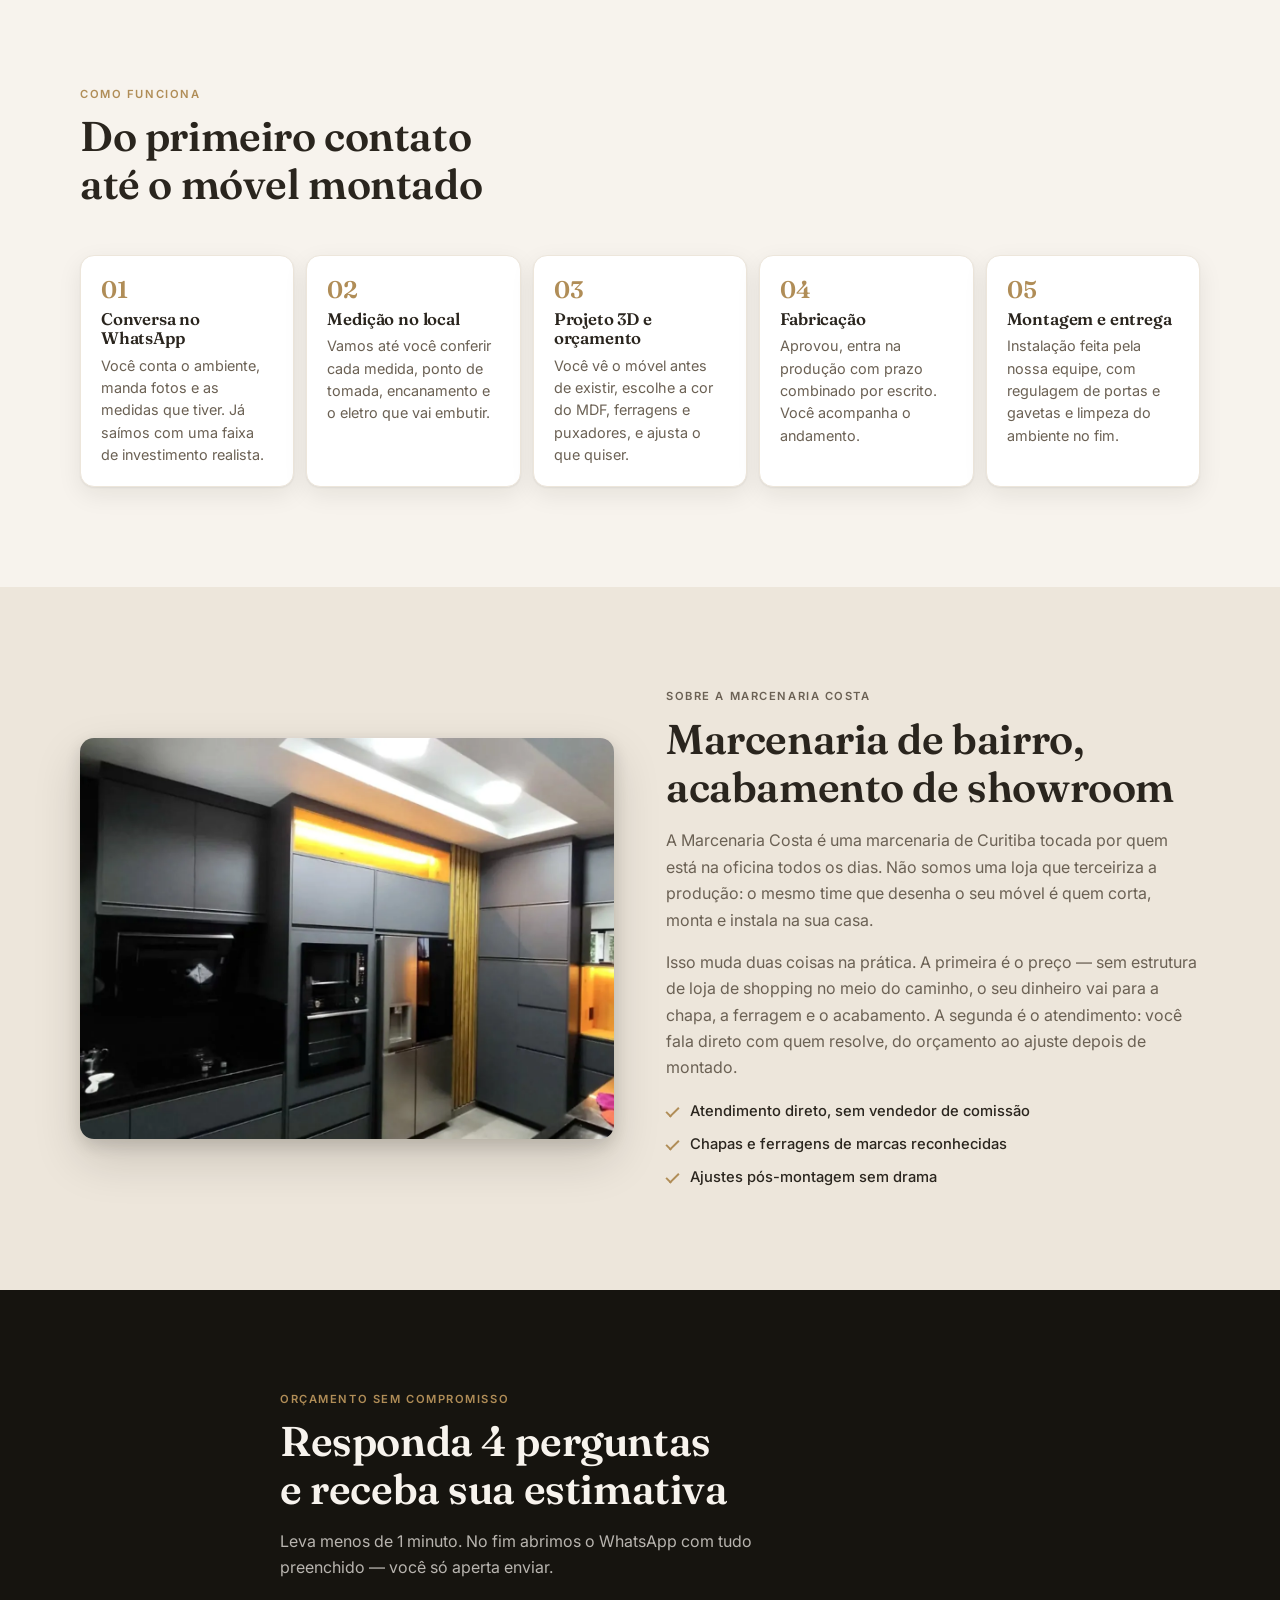
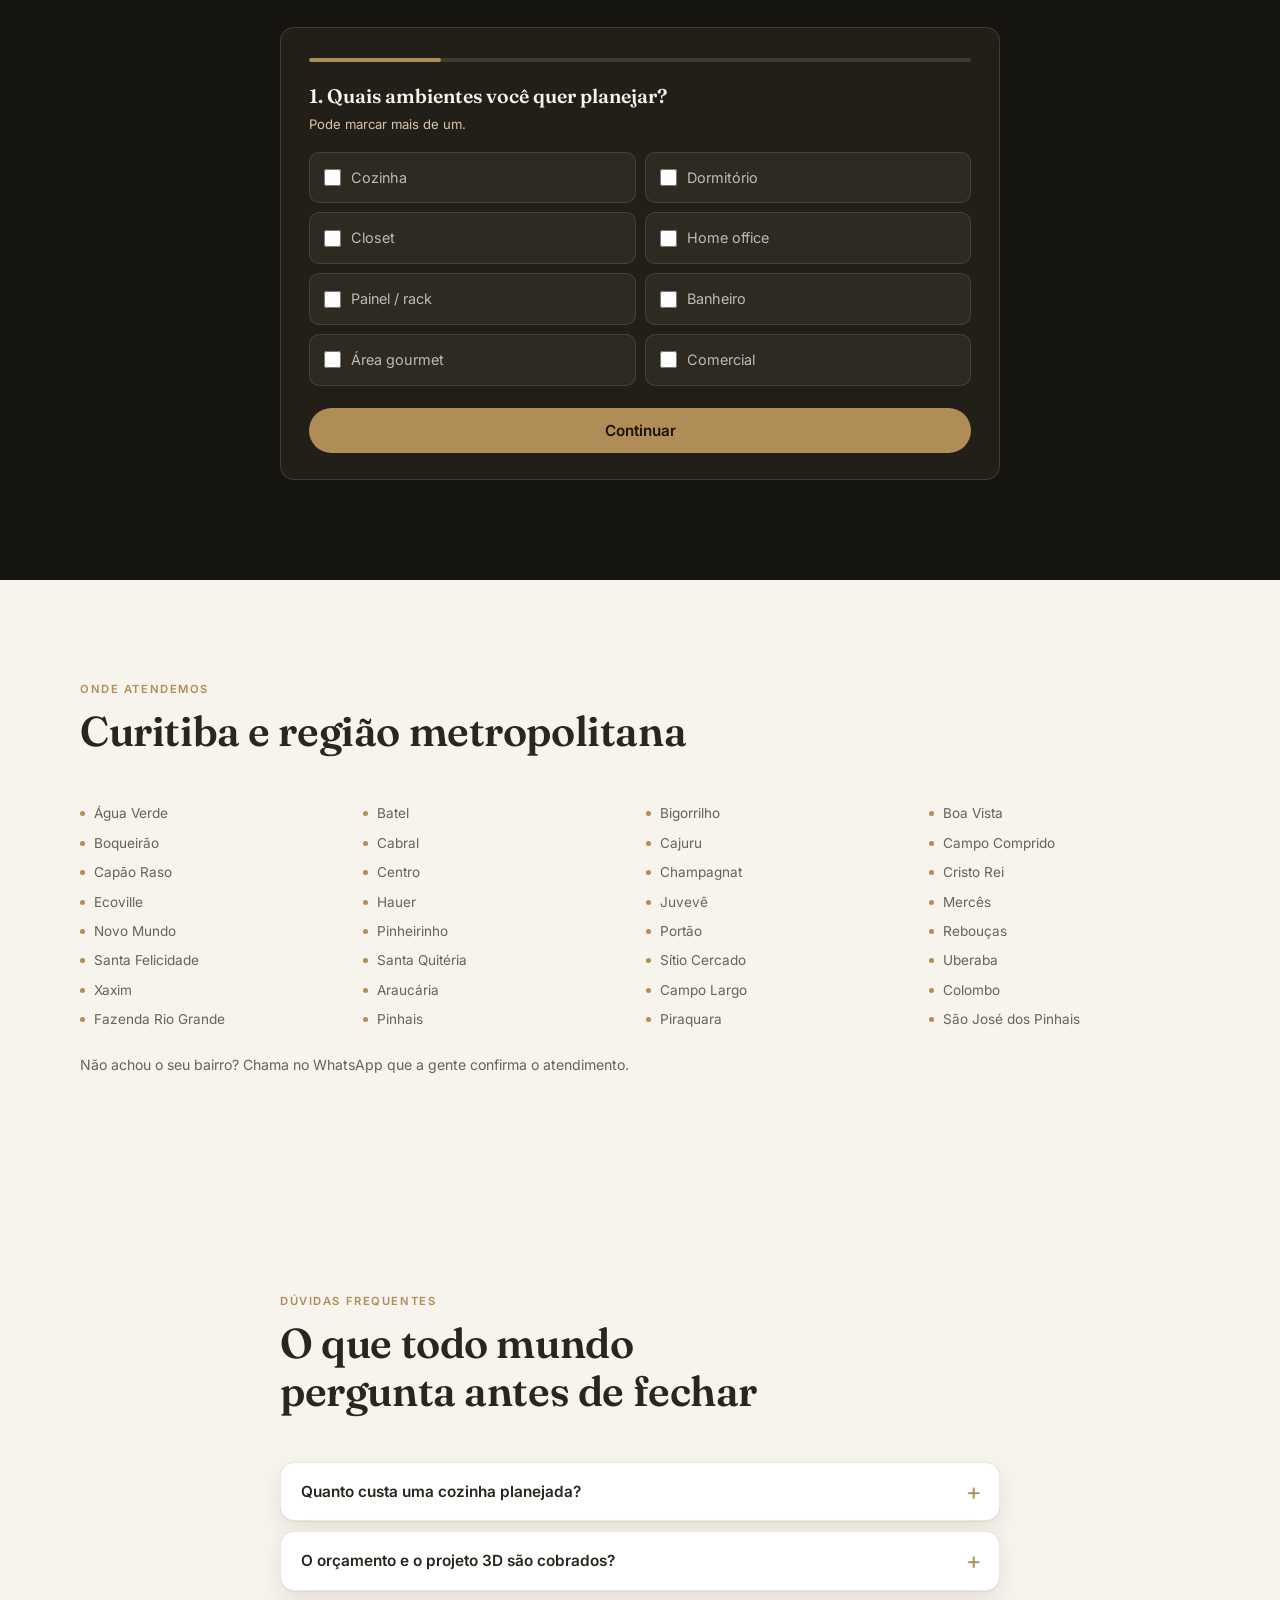
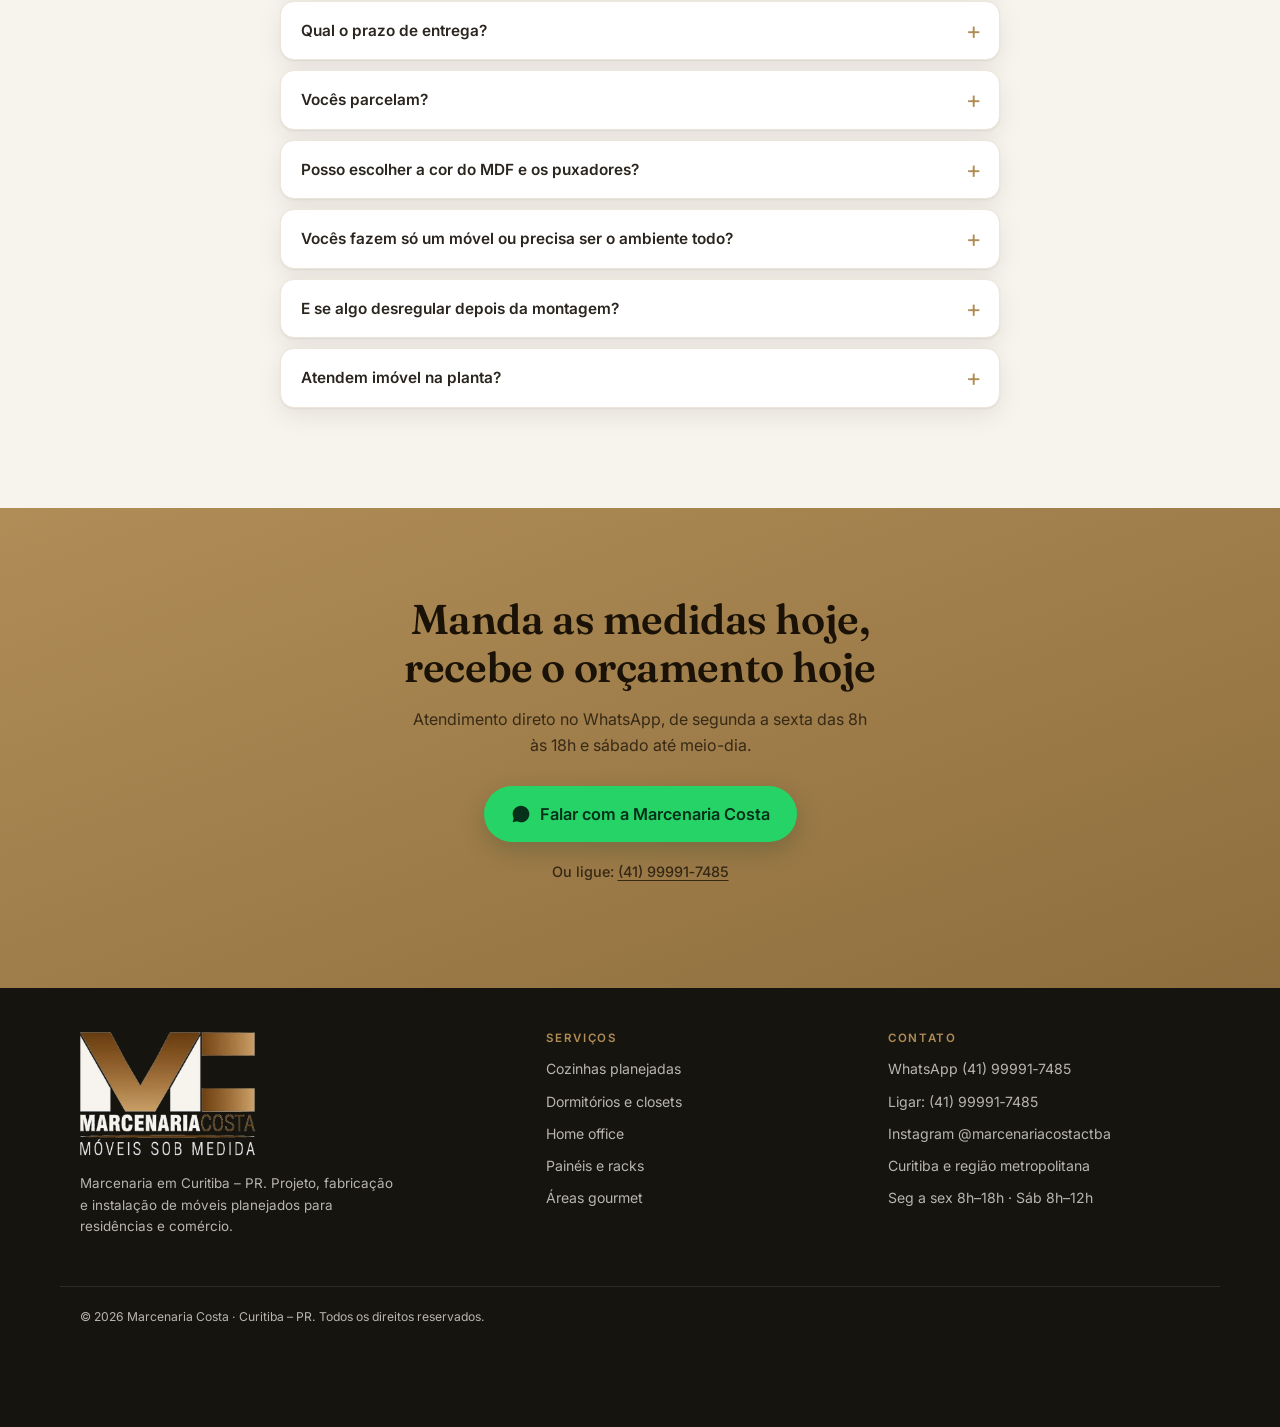
==== commit bdb3e8cd: "Site da Marcenaria Costa — 01/09/2026 11:32" ====
--- a/index.html
+++ b/index.html
@@ -33,7 +33,7 @@
 <link rel="preconnect" href="https://fonts.gstatic.com" crossorigin>
 <link rel="preload" as="image" href="assets/img/hero.jpg" fetchpriority="high">
 <link href="https://fonts.googleapis.com/css2?family=Fraunces:opsz,wght@9..144,500;9..144,600&family=Inter:wght@400;500;600&display=swap" rel="stylesheet">
-<link rel="stylesheet" href="assets/css/style.css">
+<link rel="stylesheet" href="assets/css/style.css?v=06cffc31">
 
 <script type="application/ld+json">
 {
@@ -102,10 +102,10 @@
 <header class="cabecalho" id="cabecalho">
   <div class="container cabecalho__linha">
     <a class="marca" href="#topo" aria-label="Marcenaria Costa — início">
-      <svg class="marca__simbolo" viewBox="0 0 40 40" aria-hidden="true" focusable="false">
-        <rect x="2.5" y="2.5" width="35" height="35" rx="4" fill="none" stroke="currentColor" stroke-width="2"/>
-        <path d="M2.5 15.5h35M20 15.5V37.5M9 24.5h4M27 24.5h4" fill="none" stroke="currentColor" stroke-width="2" stroke-linecap="round"/>
-      </svg>
+      <picture>
+        <source srcset="/assets/img/logo-marca-escura.webp" type="image/webp">
+        <img class="marca__simbolo" src="/assets/img/logo-marca-escura.png" alt="" width="169" height="72" decoding="async">
+      </picture>
       <span class="marca__texto">
         <strong>Marcenaria Costa</strong>
         <small>Móveis planejados · Curitiba PR</small>
@@ -692,12 +692,11 @@
 <footer class="rodape">
   <div class="container rodape__grade">
     <div>
-      <a class="marca marca--rodape" href="#topo">
-        <svg class="marca__simbolo" viewBox="0 0 40 40" aria-hidden="true" focusable="false">
-          <rect x="2.5" y="2.5" width="35" height="35" rx="4" fill="none" stroke="currentColor" stroke-width="2"/>
-          <path d="M2.5 15.5h35M20 15.5V37.5M9 24.5h4M27 24.5h4" fill="none" stroke="currentColor" stroke-width="2" stroke-linecap="round"/>
-        </svg>
-        <span class="marca__texto"><strong>Marcenaria Costa</strong><small>Móveis planejados sob medida</small></span>
+      <a class="marca marca--rodape" href="#topo" aria-label="Marcenaria Costa — voltar ao topo">
+        <picture>
+          <source srcset="/assets/img/logo-escura.webp" type="image/webp">
+          <img class="marca__cheia" src="/assets/img/logo-escura.png" alt="Marcenaria Costa — móveis sob medida" width="520" height="369" loading="lazy" decoding="async">
+        </picture>
       </a>
       <p class="rodape__sobre">Marcenaria em Curitiba – PR. Projeto, fabricação e instalação de móveis planejados para residências e comércio.</p>
     </div>
@@ -747,6 +746,6 @@
   <button class="lightbox__nav lightbox__nav--prox" type="button" aria-label="Próximo">&#8250;</button>
 </div>
 
-<script src="assets/js/main.js" defer></script>
+<script src="assets/js/main.js?v=42cf6a71" defer></script>
 </body>
 </html>
--- a/assets/css/style.css
+++ b/assets/css/style.css
@@ -110,7 +110,8 @@
   display: flex; align-items: center; gap: 12px;
 }
 .marca { display: flex; align-items: center; gap: 10px; text-decoration: none; color: inherit; margin-right: auto; }
-.marca__simbolo { width: 30px; height: 30px; color: var(--latao); flex: 0 0 auto; }
+.marca__simbolo { width: auto; height: 26px; flex: 0 0 auto; display: block; }
+.marca__cheia { width: 100%; max-width: 176px; height: auto; display: block; }
 .marca__texto { display: flex; flex-direction: column; line-height: 1.2; }
 .marca__texto strong { font-family: var(--serif); font-size: 1.02rem; font-weight: 600; letter-spacing: .01em; }
 .marca__texto small { font-size: .66rem; color: var(--nude); letter-spacing: .06em; text-transform: uppercase; }
@@ -381,7 +382,7 @@
 /* ============ RODAPÉ ============ */
 .rodape { background: var(--carvao); color: var(--claro-op); padding: 44px 0 100px; font-size: .88rem; }
 .rodape__grade { display: grid; gap: 30px; }
-.marca--rodape { color: var(--claro); margin-bottom: 14px; }
+.marca--rodape { color: var(--claro); margin-bottom: 16px; display: block; }
 .rodape__sobre { font-size: .84rem; line-height: 1.6; max-width: 40ch; }
 .rodape h3 { font-family: var(--sans); font-size: .72rem; letter-spacing: .14em; text-transform: uppercase; color: var(--latao); margin-bottom: 12px; }
 .rodape ul { display: grid; gap: 9px; }
@@ -488,7 +489,7 @@
   .nav a:hover::after { right: 0; }
   .cabecalho .btn--zap { display: inline-flex; }
 
-  .marca__simbolo { width: 34px; height: 34px; }
+  .marca__simbolo { height: 30px; }
   .marca__texto strong { font-size: 1.14rem; }
 
   .hero__conteudo { padding: 120px 20px 126px; max-width: 1160px; }
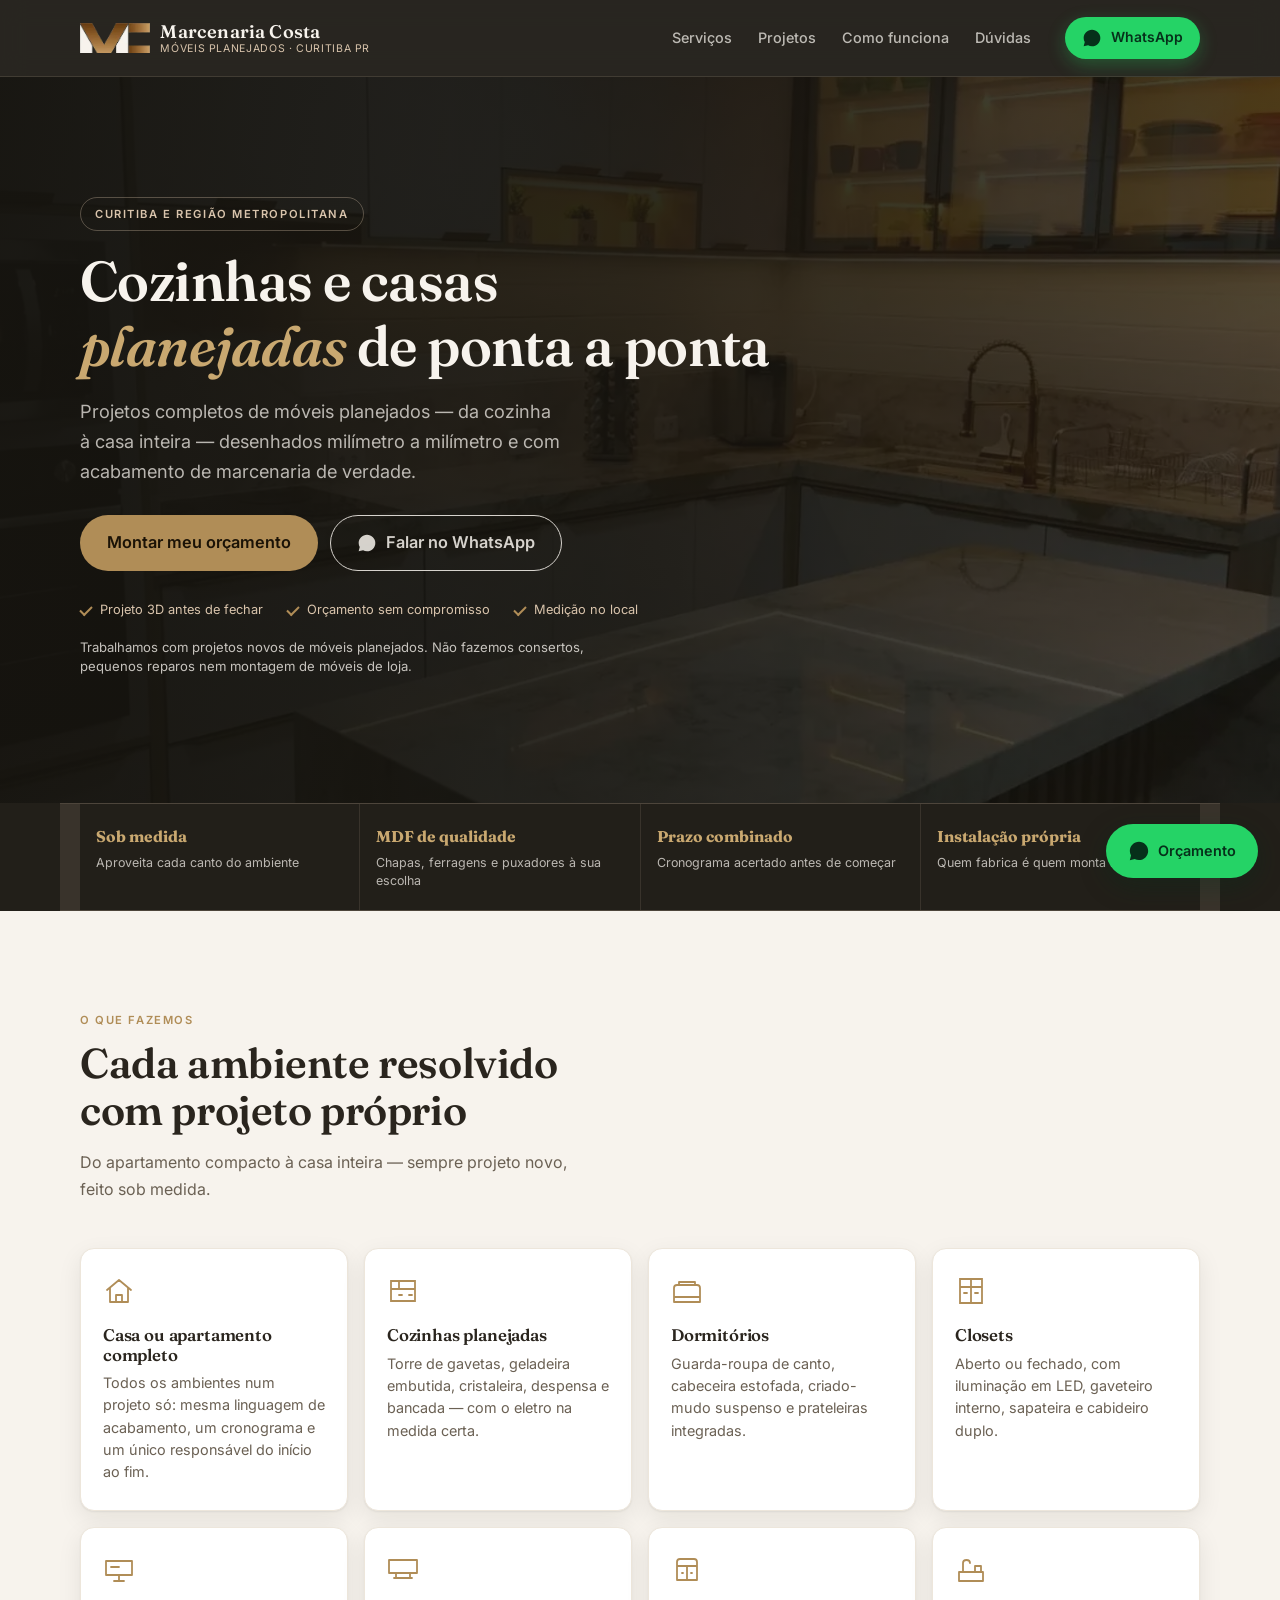
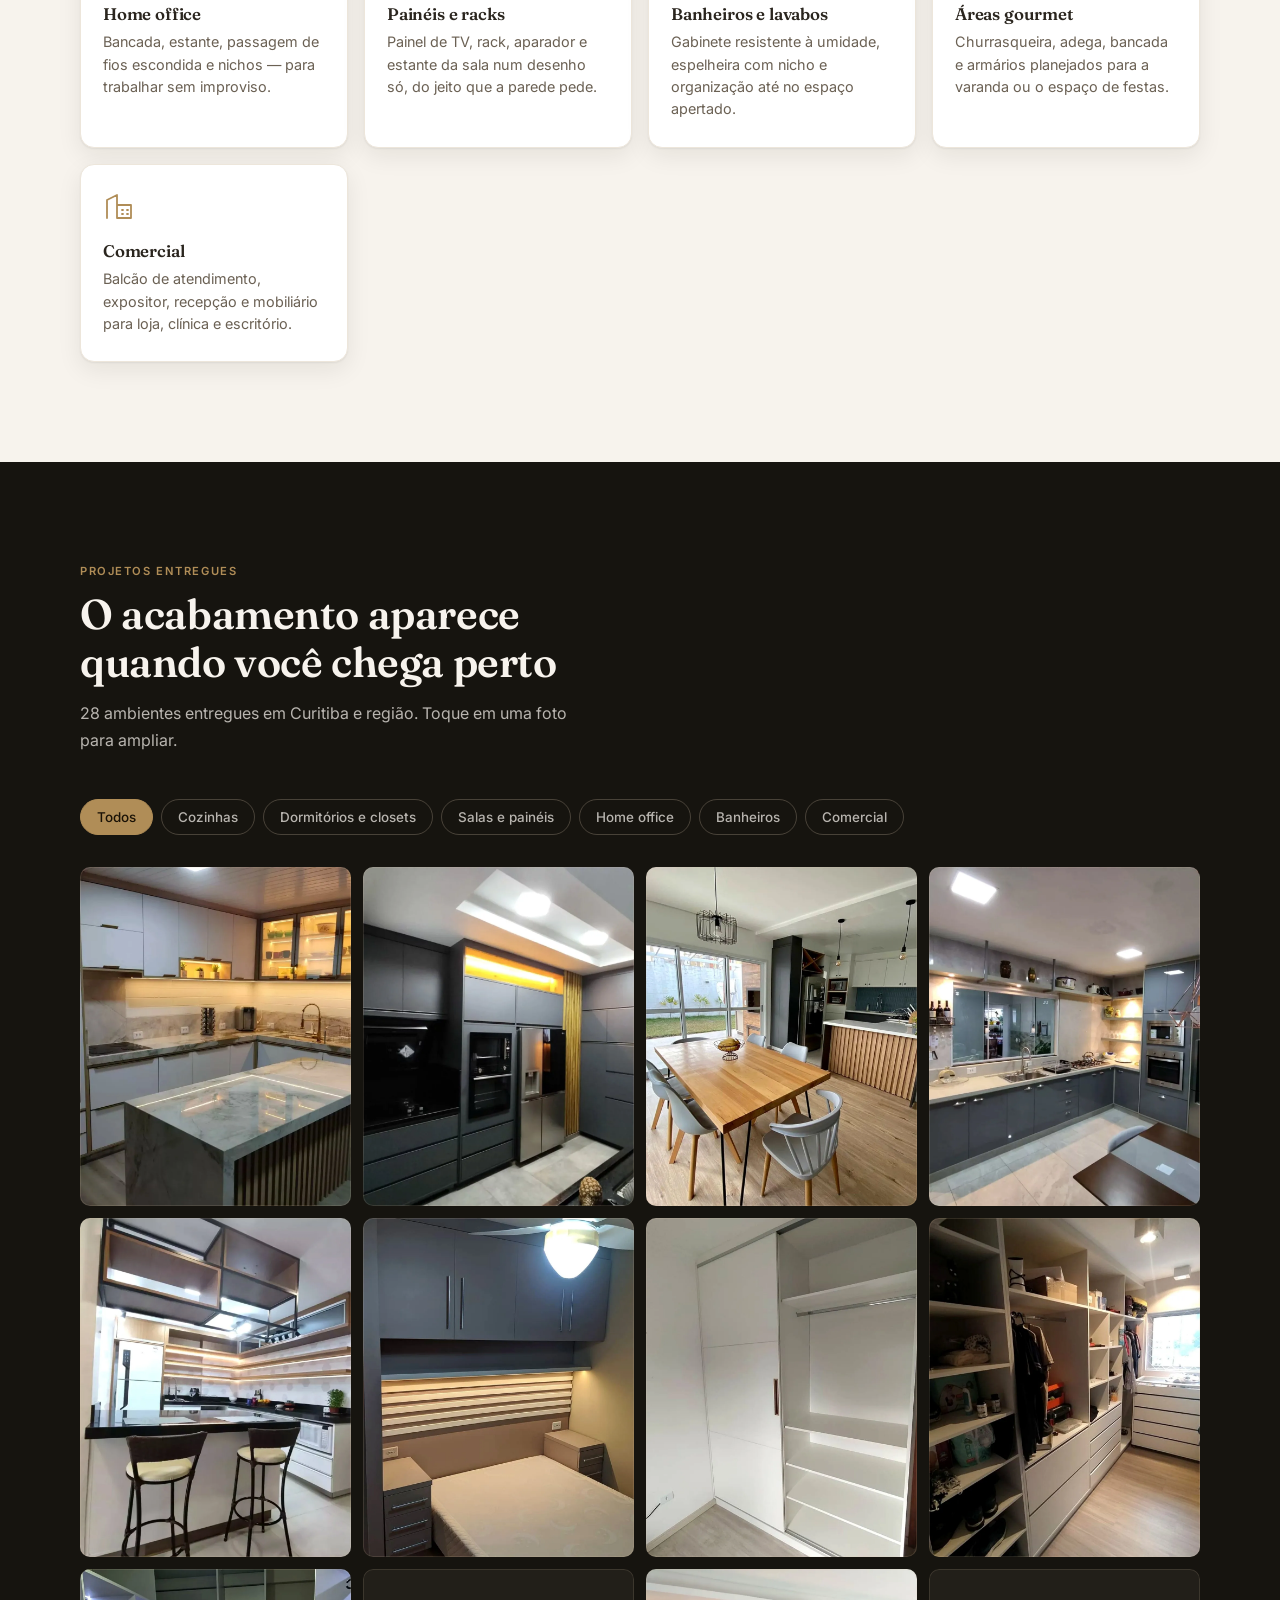
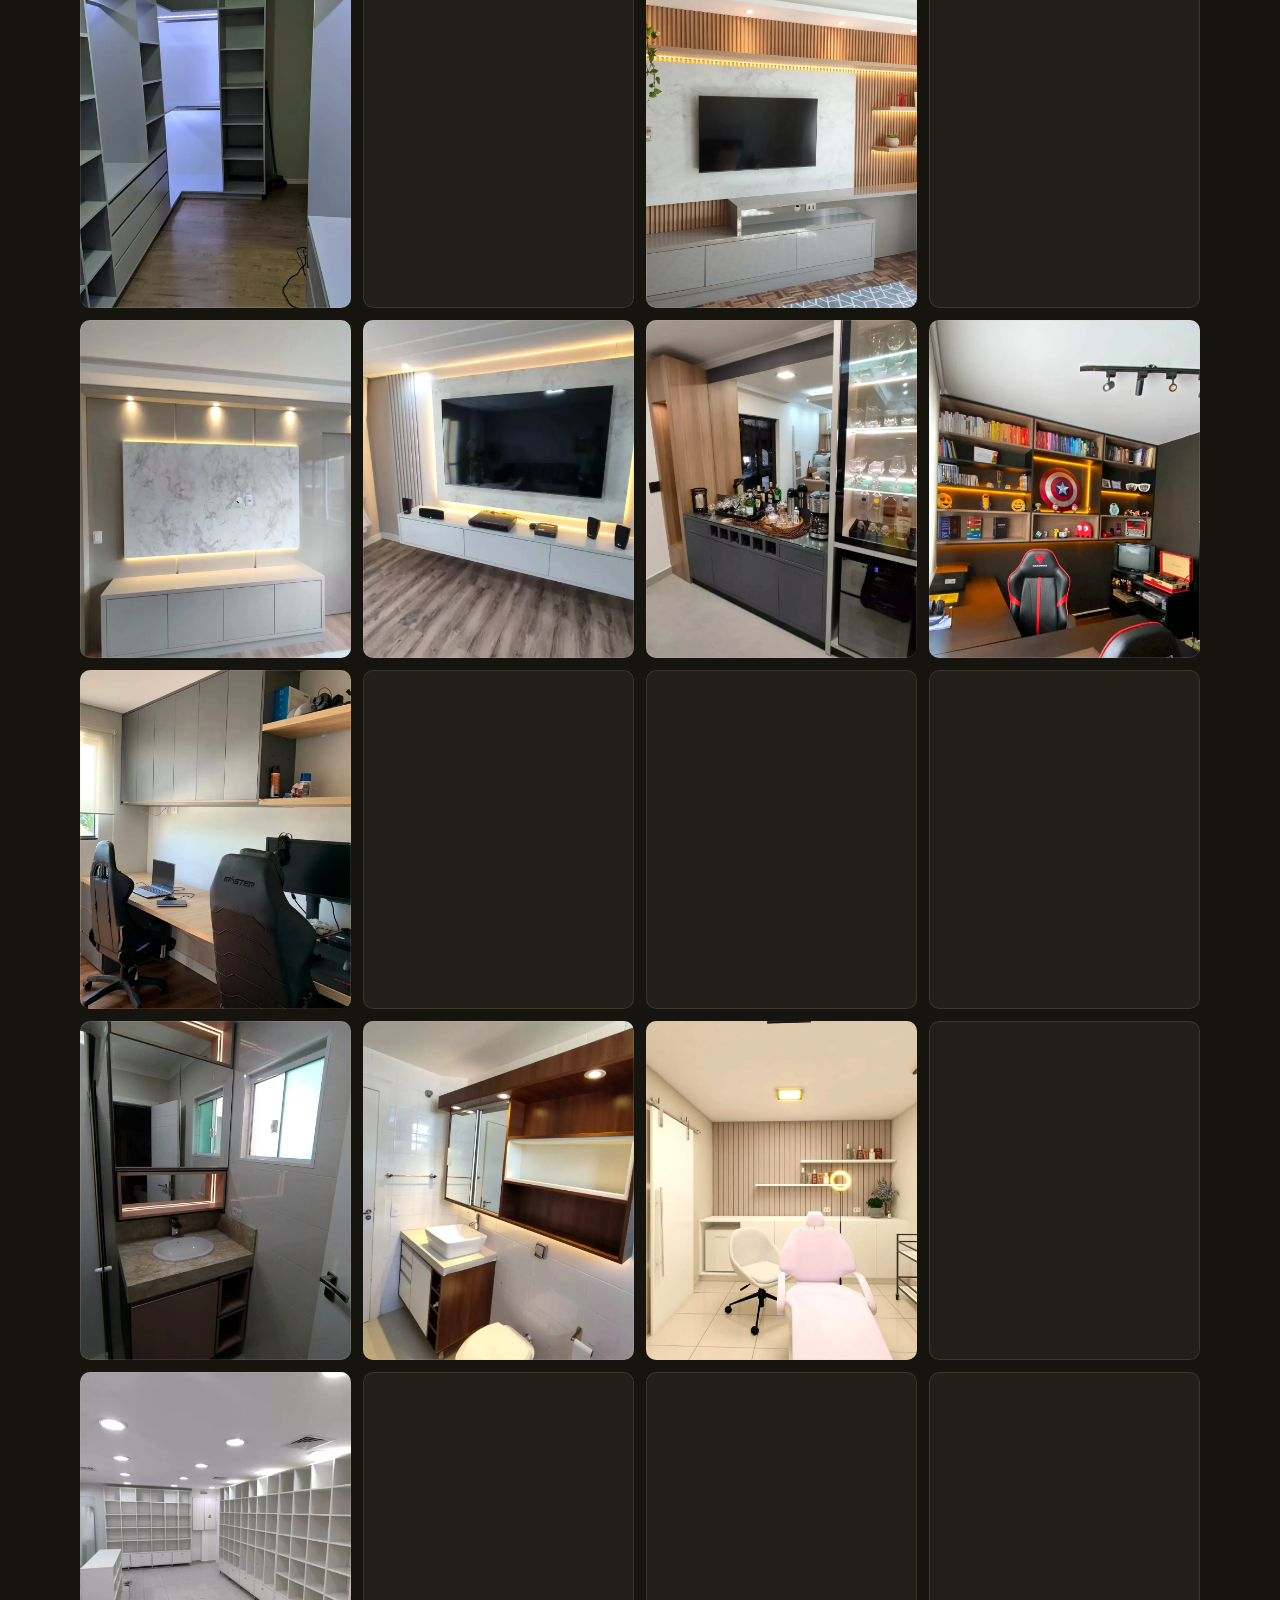
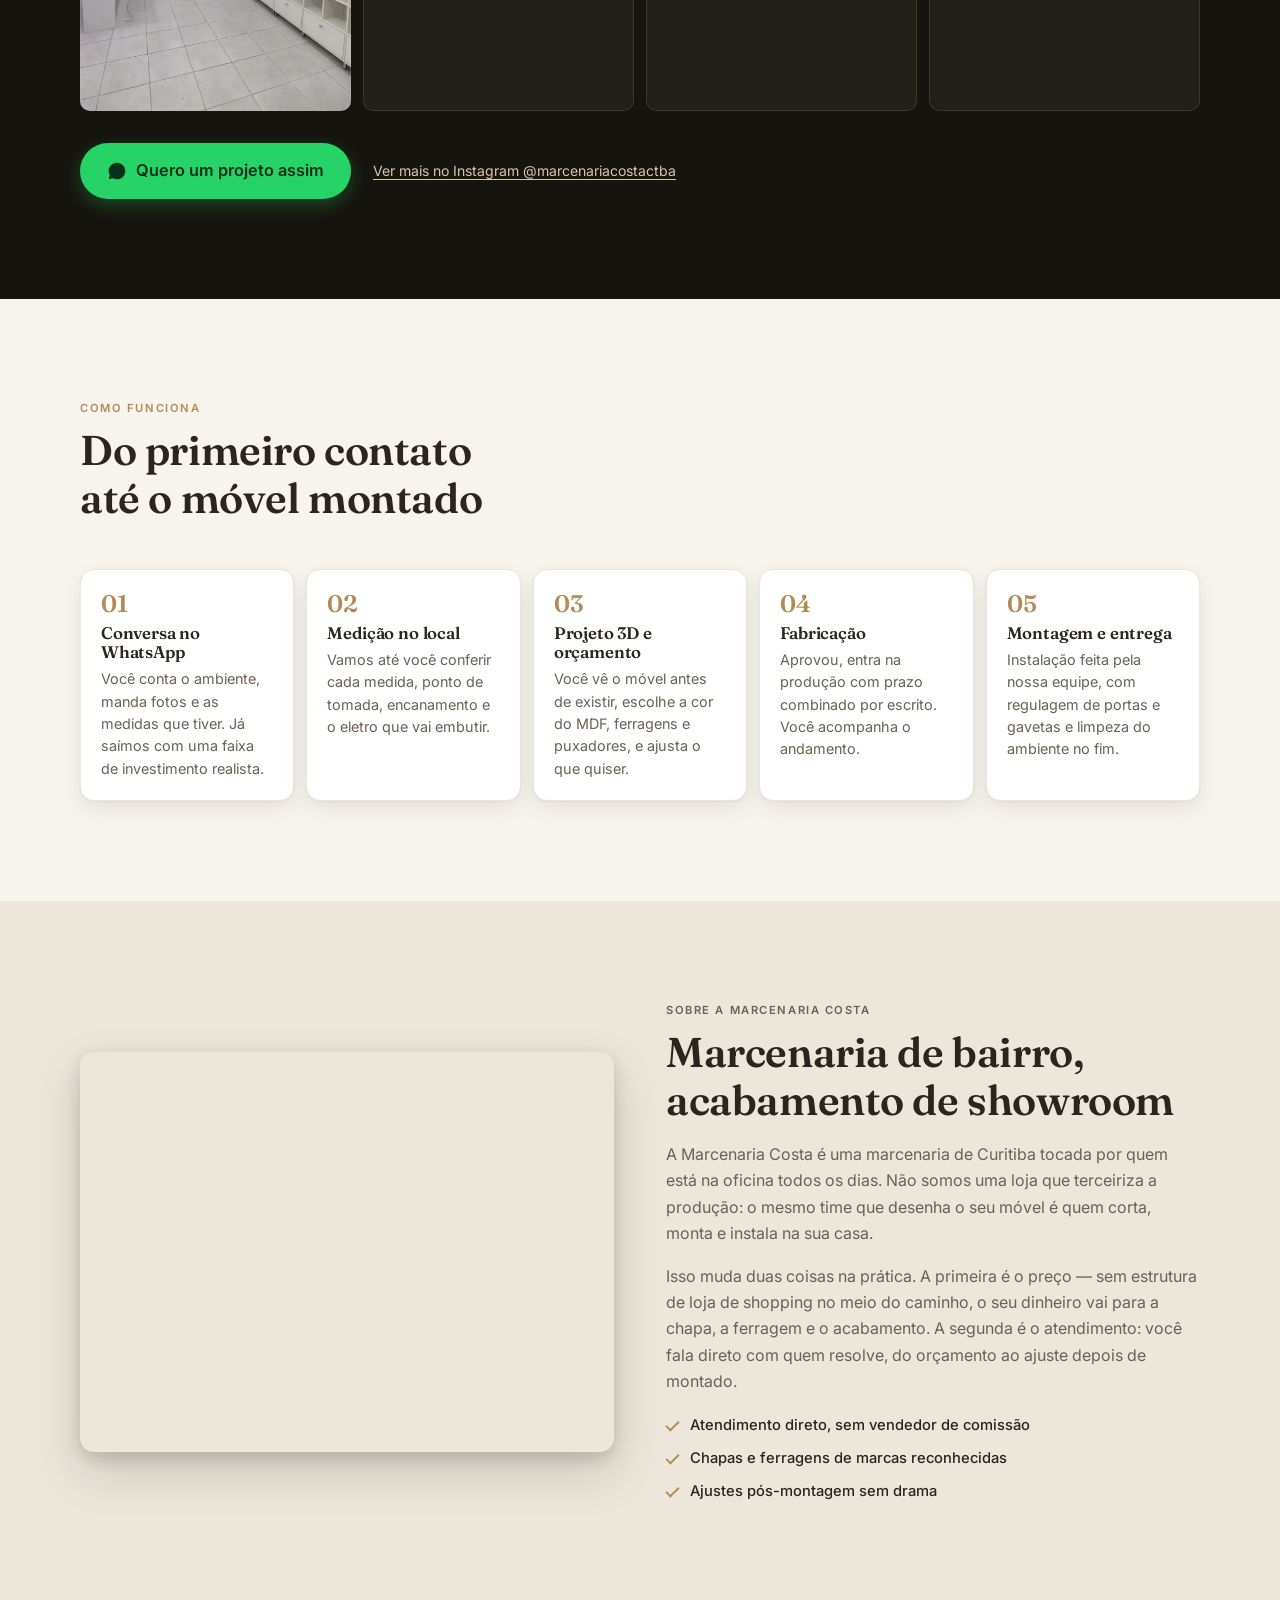
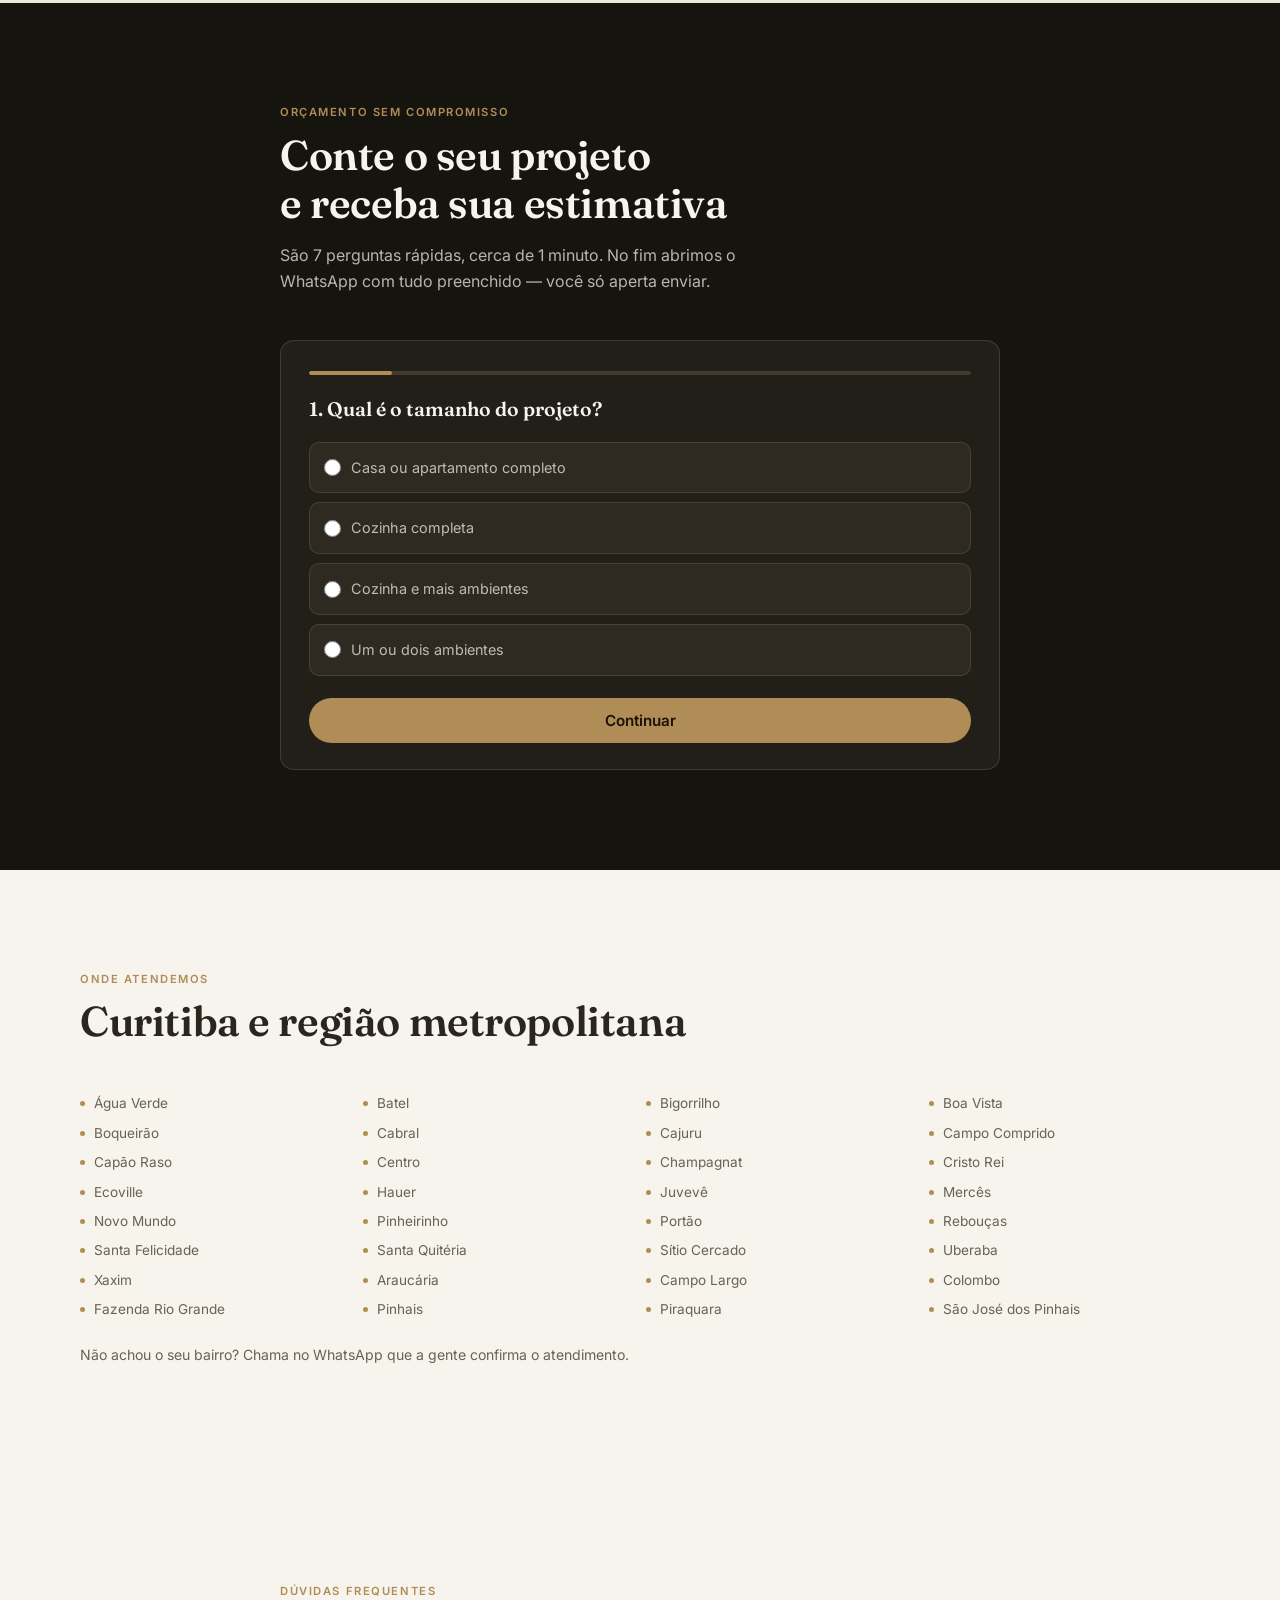
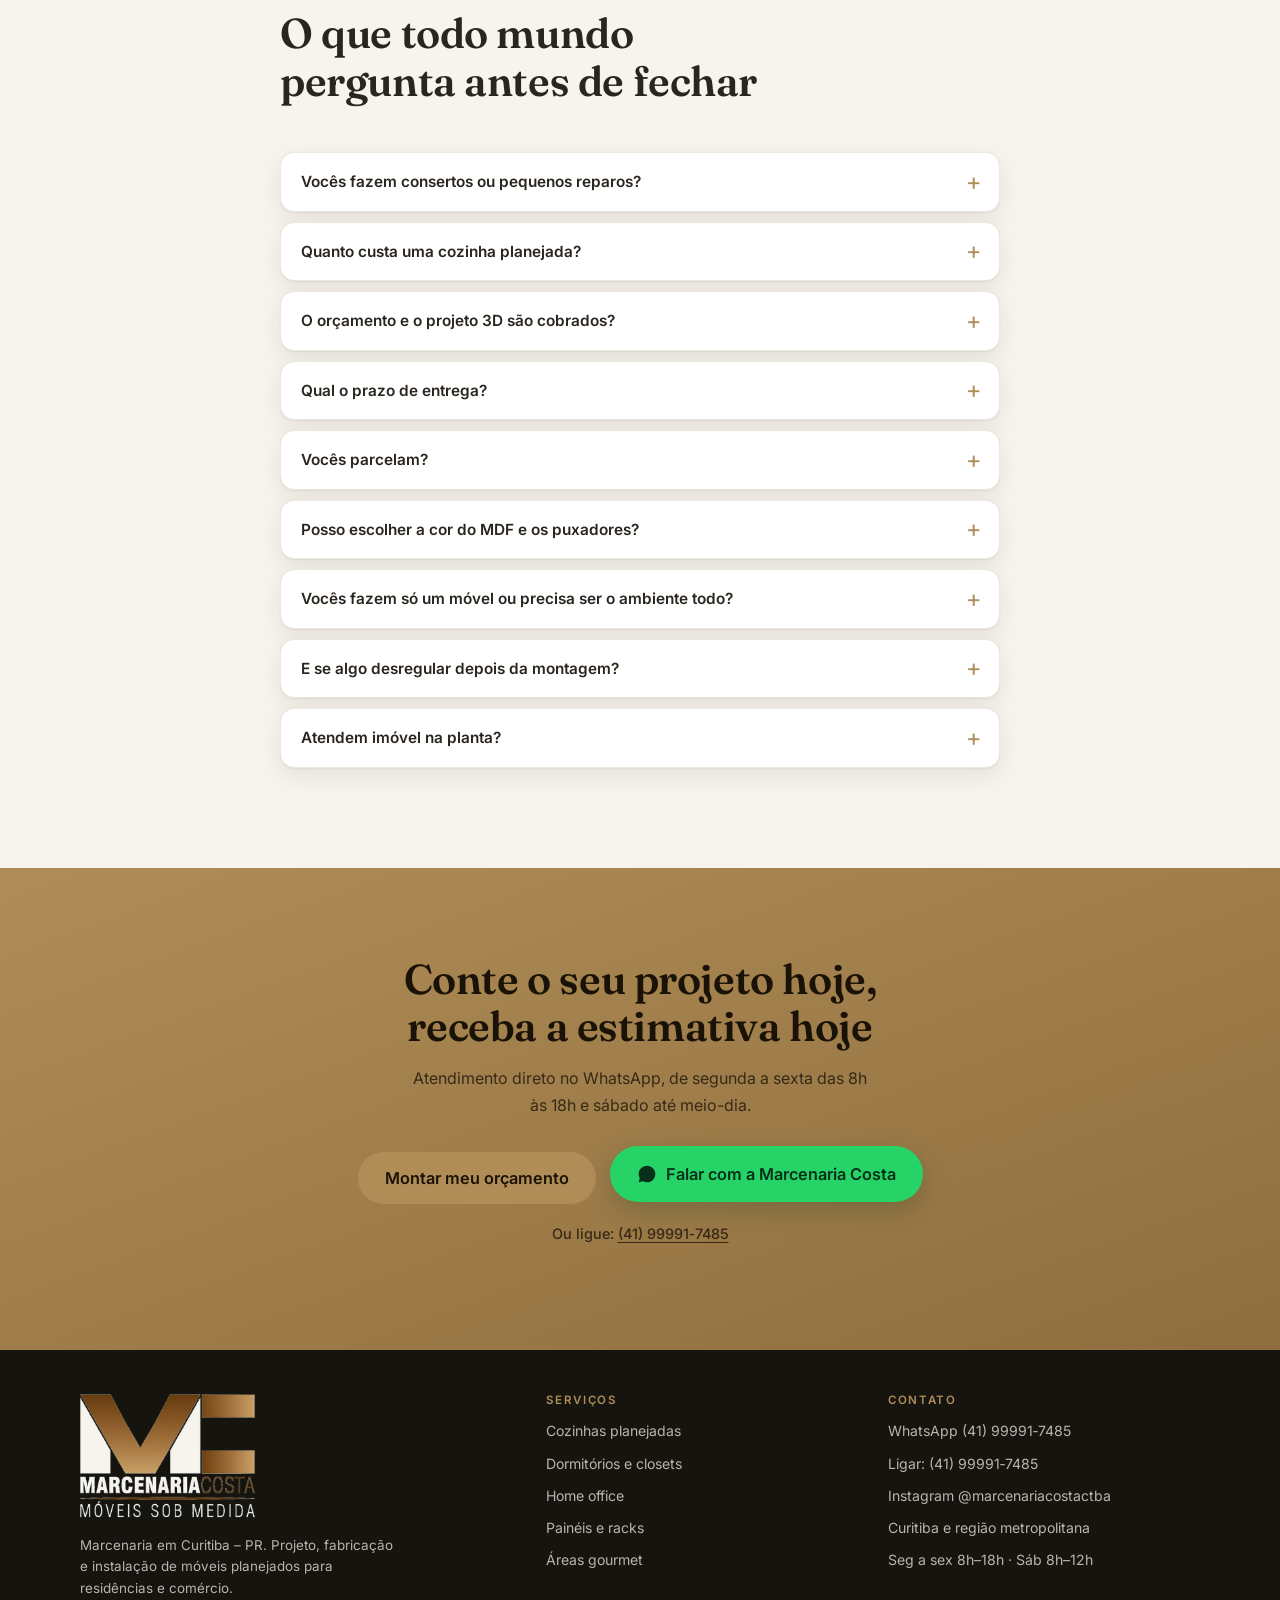
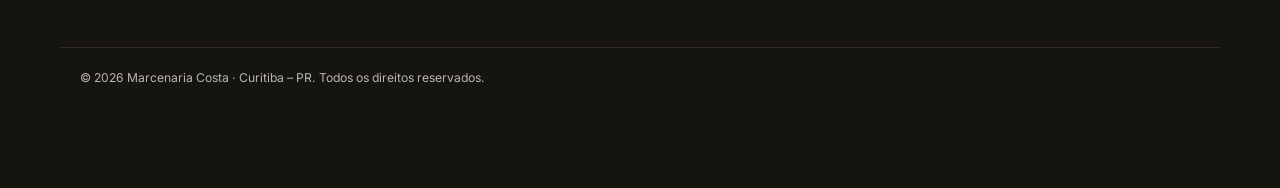
==== commit 612107e0: "Site da Marcenaria Costa — 30/09/2026 20:23" ====
--- a/index.html
+++ b/index.html
@@ -6,7 +6,7 @@
 <meta name="theme-color" content="#1C1A17">
 
 <title>Marcenaria Costa | Móveis Planejados sob Medida em Curitiba - PR</title>
-<meta name="description" content="Marcenaria Costa: móveis planejados sob medida em Curitiba e região. Cozinhas, dormitórios, closets, home office e painéis em MDF. Projeto 3D e orçamento sem compromisso pelo WhatsApp.">
+<meta name="description" content="Marcenaria Costa: projetos completos de móveis planejados em Curitiba e região. Cozinhas, casas e apartamentos inteiros sob medida em MDF. Projeto 3D e orçamento sem compromisso.">
 <meta name="author" content="Marcenaria Costa">
 <meta name="robots" content="index, follow, max-image-preview:large">
 <meta name="geo.region" content="BR-PR">
@@ -33,7 +33,7 @@
 <link rel="preconnect" href="https://fonts.gstatic.com" crossorigin>
 <link rel="preload" as="image" href="assets/img/hero.jpg" fetchpriority="high">
 <link href="https://fonts.googleapis.com/css2?family=Fraunces:opsz,wght@9..144,500;9..144,600&family=Inter:wght@400;500;600&display=swap" rel="stylesheet">
-<link rel="stylesheet" href="assets/css/style.css?v=06cffc31">
+<link rel="stylesheet" href="assets/css/style.css?v=8cc18472">
 
 <script type="application/ld+json">
 {
@@ -150,18 +150,18 @@
 
   <div class="container hero__conteudo">
     <p class="selo">Curitiba e região metropolitana</p>
-    <h1>Móveis planejados<br><em>sob medida</em> para a sua casa</h1>
+    <h1>Cozinhas e casas<br><em>planejadas</em> de ponta a ponta</h1>
     <p class="hero__texto">
-      Cozinhas, dormitórios, closets e home office projetados milímetro a milímetro,
-      com acabamento de marcenaria de verdade — não de linha de montagem.
+      Projetos completos de móveis planejados — da cozinha à casa inteira —
+      desenhados milímetro a milímetro e com acabamento de marcenaria de verdade.
     </p>
 
     <div class="hero__acoes">
-      <a class="btn btn--zap btn--grande" href="#" data-zap data-msg="Olá! Vim pelo site e quero um orçamento de móveis planejados." data-evt="hero">
+      <a class="btn btn--madeira btn--grande" href="#orcamento" data-evt="hero-form">Montar meu orçamento</a>
+      <a class="btn btn--vazado btn--grande" href="#" data-zap data-msg="Olá! Vim pelo site e quero um orçamento de móveis planejados." data-evt="hero">
         <svg viewBox="0 0 24 24" aria-hidden="true" focusable="false"><path fill="currentColor" d="M17.5 14.4c-.3-.2-1.7-.9-2-1-.3-.1-.5-.1-.7.2-.2.3-.7 1-.9 1.2-.2.2-.3.2-.6.1-.3-.2-1.2-.5-2.3-1.4-.9-.8-1.4-1.7-1.6-2-.2-.3 0-.5.1-.6l.5-.5c.1-.2.2-.3.3-.5 0-.2 0-.4 0-.5 0-.2-.7-1.6-.9-2.2-.3-.6-.5-.5-.7-.5h-.6c-.2 0-.5.1-.8.4-.3.3-1 1-1 2.5s1.1 2.9 1.2 3.1c.2.2 2.1 3.2 5.1 4.5.7.3 1.3.5 1.7.6.7.2 1.4.2 1.9.1.6-.1 1.7-.7 2-1.4.2-.7.2-1.3.2-1.4-.1-.2-.3-.2-.6-.4zM12 2C6.5 2 2 6.5 2 12c0 1.8.5 3.4 1.3 4.9L2 22l5.3-1.3c1.4.8 3 1.2 4.7 1.2 5.5 0 10-4.5 10-10S17.5 2 12 2z"/></svg>
-        <span>Falar no WhatsApp agora</span>
+        <span>Falar no WhatsApp</span>
       </a>
-      <a class="btn btn--vazado btn--grande" href="#orcamento">Montar meu orçamento</a>
     </div>
 
     <ul class="hero__chips">
@@ -169,6 +169,7 @@
       <li>Orçamento sem compromisso</li>
       <li>Medição no local</li>
     </ul>
+    <p class="hero__aviso">Trabalhamos com projetos novos de móveis planejados. Não fazemos consertos, pequenos reparos nem montagem de móveis de loja.</p>
   </div>
 </section>
 
@@ -188,10 +189,15 @@
     <header class="secao__topo">
       <p class="secao__rotulo">O que fazemos</p>
       <h2>Cada ambiente resolvido<br>com projeto próprio</h2>
-      <p class="secao__texto">Do apartamento compacto à casa inteira. Se cabe marcenaria, a gente projeta.</p>
+      <p class="secao__texto">Do apartamento compacto à casa inteira — sempre projeto novo, feito sob medida.</p>
     </header>
 
     <div class="servicos">
+      <article class="servico">
+        <svg viewBox="0 0 32 32" aria-hidden="true" focusable="false"><path d="M4 15 16 5l12 10M7 13v14h18V13M13 27v-7h6v7" fill="none" stroke="currentColor" stroke-width="1.8" stroke-linecap="round" stroke-linejoin="round"/></svg>
+        <h3>Casa ou apartamento completo</h3>
+        <p>Todos os ambientes num projeto só: mesma linguagem de acabamento, um cronograma e um único responsável do início ao fim.</p>
+      </article>
       <article class="servico">
         <svg viewBox="0 0 32 32" aria-hidden="true" focusable="false"><path d="M4 6h24v20H4zM4 14h24M12 6v8M12 20h3M22 20h3" fill="none" stroke="currentColor" stroke-width="1.8" stroke-linecap="round"/></svg>
         <h3>Cozinhas planejadas</h3>
@@ -509,32 +515,70 @@
   <div class="container container--estreito">
     <header class="secao__topo">
       <p class="secao__rotulo">Orçamento sem compromisso</p>
-      <h2>Responda 4 perguntas<br>e receba sua estimativa</h2>
-      <p class="secao__texto">Leva menos de 1 minuto. No fim abrimos o WhatsApp com tudo preenchido — você só aperta enviar.</p>
+      <h2>Conte o seu projeto<br>e receba sua estimativa</h2>
+      <p class="secao__texto">São 7 perguntas rápidas, cerca de 1 minuto. No fim abrimos o WhatsApp com tudo preenchido — você só aperta enviar.</p>
     </header>
 
     <div class="quiz" id="quiz">
       <div class="quiz__barra"><span id="quiz-progresso"></span></div>
 
-      <!-- Etapa 1 -->
-      <fieldset class="quiz__etapa quiz__etapa--ativa" data-etapa="1">
-        <legend>1. Quais ambientes você quer planejar?</legend>
+      <fieldset class="quiz__etapa quiz__etapa--ativa" data-etapa="1" data-obrig="projeto" data-erro="Escolha o tipo de projeto para continuar.">
+        <legend>1. Qual é o tamanho do projeto?</legend>
+        <div class="opcoes">
+          <label><input type="radio" name="projeto" value="Casa / apartamento completo"><span>Casa ou apartamento completo</span></label>
+          <label><input type="radio" name="projeto" value="Cozinha completa"><span>Cozinha completa</span></label>
+          <label><input type="radio" name="projeto" value="Cozinha + outros ambientes"><span>Cozinha e mais ambientes</span></label>
+          <label><input type="radio" name="projeto" value="Um ou dois ambientes"><span>Um ou dois ambientes</span></label>
+        </div>
+      </fieldset>
+
+      <fieldset class="quiz__etapa" data-etapa="2" data-obrig="ambiente" data-erro="Escolha pelo menos um ambiente para continuar.">
+        <legend>2. Quais ambientes entram no projeto?</legend>
         <p class="quiz__ajuda">Pode marcar mais de um.</p>
         <div class="opcoes opcoes--multi">
           <label><input type="checkbox" name="ambiente" value="Cozinha"><span>Cozinha</span></label>
-          <label><input type="checkbox" name="ambiente" value="Dormitório"><span>Dormitório</span></label>
+          <label><input type="checkbox" name="ambiente" value="Dormitório casal"><span>Dormitório casal</span></label>
+          <label><input type="checkbox" name="ambiente" value="Dormitório solteiro / infantil"><span>Dormitório solteiro</span></label>
           <label><input type="checkbox" name="ambiente" value="Closet"><span>Closet</span></label>
+          <label><input type="checkbox" name="ambiente" value="Sala / painel de TV"><span>Sala / painel</span></label>
           <label><input type="checkbox" name="ambiente" value="Home office"><span>Home office</span></label>
-          <label><input type="checkbox" name="ambiente" value="Painel / rack de sala"><span>Painel / rack</span></label>
-          <label><input type="checkbox" name="ambiente" value="Banheiro"><span>Banheiro</span></label>
+          <label><input type="checkbox" name="ambiente" value="Banheiro / lavabo"><span>Banheiro / lavabo</span></label>
+          <label><input type="checkbox" name="ambiente" value="Lavanderia"><span>Lavanderia</span></label>
           <label><input type="checkbox" name="ambiente" value="Área gourmet"><span>Área gourmet</span></label>
           <label><input type="checkbox" name="ambiente" value="Comercial"><span>Comercial</span></label>
         </div>
       </fieldset>
 
-      <!-- Etapa 2 -->
-      <fieldset class="quiz__etapa" data-etapa="2">
-        <legend>2. Para quando você precisa?</legend>
+      <fieldset class="quiz__etapa" data-etapa="3" data-obrig="planta" data-erro="Diga se você já tem planta ou projeto.">
+        <legend>3. Medidas e projeto</legend>
+        <div class="campos">
+          <label class="campo">
+            <span>Tamanho aproximado <em>(opcional)</em></span>
+            <input type="text" name="medidas" placeholder="Ex.: cozinha 3,30 x 2,80 m · apartamento de 70 m²">
+          </label>
+        </div>
+        <p class="quiz__ajuda">Você já tem planta ou projeto?</p>
+        <div class="opcoes">
+          <label><input type="radio" name="planta" value="Tenho projeto de arquiteto / designer"><span>Tenho projeto de arquiteto</span></label>
+          <label><input type="radio" name="planta" value="Tenho a planta do imóvel"><span>Tenho a planta do imóvel</span></label>
+          <label><input type="radio" name="planta" value="Não tenho, preciso do projeto"><span>Não tenho, preciso do projeto</span></label>
+        </div>
+      </fieldset>
+
+      <fieldset class="quiz__etapa" data-etapa="4" data-obrig="investimento" data-erro="Escolha uma faixa — serve só para indicarmos o melhor caminho.">
+        <legend>4. Quanto você pensa em investir?</legend>
+        <p class="quiz__ajuda">É só uma referência, para indicarmos materiais e soluções na faixa certa.</p>
+        <div class="opcoes">
+          <label><input type="radio" name="investimento" value="Até R$ 10 mil"><span>Até R$ 10 mil</span></label>
+          <label><input type="radio" name="investimento" value="R$ 10 a 20 mil"><span>R$ 10 a 20 mil</span></label>
+          <label><input type="radio" name="investimento" value="R$ 20 a 40 mil"><span>R$ 20 a 40 mil</span></label>
+          <label><input type="radio" name="investimento" value="Acima de R$ 40 mil"><span>Acima de R$ 40 mil</span></label>
+          <label><input type="radio" name="investimento" value="Ainda não sei, quero uma estimativa"><span>Ainda não sei</span></label>
+        </div>
+      </fieldset>
+
+      <fieldset class="quiz__etapa" data-etapa="5" data-obrig="prazo" data-erro="Escolha um prazo.">
+        <legend>5. Para quando você precisa?</legend>
         <div class="opcoes">
           <label><input type="radio" name="prazo" value="O quanto antes"><span>O quanto antes</span></label>
           <label><input type="radio" name="prazo" value="Nos próximos 30 dias"><span>Nos próximos 30 dias</span></label>
@@ -543,9 +587,8 @@
         </div>
       </fieldset>
 
-      <!-- Etapa 3 -->
-      <fieldset class="quiz__etapa" data-etapa="3">
-        <legend>3. Em que situação está o imóvel?</legend>
+      <fieldset class="quiz__etapa" data-etapa="6" data-obrig="imovel" data-erro="Escolha a situação do imóvel.">
+        <legend>6. Em que situação está o imóvel?</legend>
         <div class="opcoes">
           <label><input type="radio" name="imovel" value="Obra / reforma em andamento"><span>Obra ou reforma em andamento</span></label>
           <label><input type="radio" name="imovel" value="Pronto, já morando"><span>Pronto, já morando</span></label>
@@ -554,9 +597,8 @@
         </div>
       </fieldset>
 
-      <!-- Etapa 4 -->
-      <fieldset class="quiz__etapa" data-etapa="4">
-        <legend>4. Seus dados para o atendimento</legend>
+      <fieldset class="quiz__etapa" data-etapa="7" data-obrig="nome" data-erro="Escreva seu nome para o atendimento.">
+        <legend>7. Seus dados para o atendimento</legend>
         <div class="campos">
           <label class="campo">
             <span>Seu nome</span>
@@ -567,14 +609,20 @@
             <input type="text" name="bairro" autocomplete="address-level3" placeholder="Ex.: Boqueirão, Curitiba">
           </label>
           <label class="campo">
-            <span>Algum detalhe importante? <em>(opcional)</em></span>
-            <textarea name="obs" rows="3" placeholder="Ex.: cozinha em L de 3,30m, quero geladeira embutida e puxador dourado"></textarea>
+            <span>O que é importante no seu projeto? <em>(opcional)</em></span>
+            <textarea name="obs" rows="3" placeholder="Ex.: geladeira embutida, torre de gavetas, puxador dourado, MDF nude"></textarea>
           </label>
         </div>
+        <p class="quiz__ajuda">Melhor horário para falarmos com você</p>
+        <div class="opcoes opcoes--multi">
+          <label><input type="radio" name="horario" value="Manhã"><span>Manhã</span></label>
+          <label><input type="radio" name="horario" value="Tarde"><span>Tarde</span></label>
+          <label><input type="radio" name="horario" value="Noite"><span>Noite</span></label>
+          <label><input type="radio" name="horario" value="Qualquer horário"><span>Qualquer horário</span></label>
+        </div>
       </fieldset>
 
-      <!-- Etapa final -->
-      <fieldset class="quiz__etapa quiz__final" data-etapa="5">
+      <fieldset class="quiz__etapa quiz__final" data-etapa="8">
         <legend>Tudo certo!</legend>
         <p class="quiz__resumo" id="quiz-resumo"></p>
         <a class="btn btn--zap btn--grande btn--bloco" href="#" id="quiz-enviar" data-evt="quiz">
@@ -622,6 +670,10 @@
     </header>
 
     <div class="faq">
+      <details class="faq__item">
+        <summary>Vocês fazem consertos ou pequenos reparos?</summary>
+        <div><p>Não. Nosso trabalho é projeto novo de móveis planejados — cozinhas, ambientes e casas completas. Não fazemos conserto, regulagem de móveis de terceiros nem montagem de móveis de loja.</p></div>
+      </details>
       <details class="faq__item">
         <summary>Quanto custa uma cozinha planejada?</summary>
         <div><p>Depende de três coisas principais: o tamanho do ambiente, a quantidade de gavetas e ferragens, e a cor do MDF escolhida. Cores especiais e ferragens com amortecedor sobem o valor; mais gavetas também. Por isso não trabalhamos com tabela pronta — mande as medidas e uma foto no WhatsApp que passamos uma faixa realista no mesmo dia.</p></div>
@@ -663,6 +715,7 @@
   "@context": "https://schema.org",
   "@type": "FAQPage",
   "mainEntity": [
+    {"@type":"Question","name":"Vocês fazem consertos ou pequenos reparos?","acceptedAnswer":{"@type":"Answer","text":"Não. O trabalho é projeto novo de móveis planejados: cozinhas, ambientes e casas completas. Não fazemos conserto, regulagem de móveis de terceiros nem montagem de móveis de loja."}},
     {"@type":"Question","name":"Quanto custa uma cozinha planejada?","acceptedAnswer":{"@type":"Answer","text":"Depende do tamanho do ambiente, da quantidade de gavetas e ferragens e da cor do MDF escolhida. Envie as medidas e uma foto pelo WhatsApp para receber uma faixa de valor realista no mesmo dia."}},
     {"@type":"Question","name":"O orçamento e o projeto 3D são cobrados?","acceptedAnswer":{"@type":"Answer","text":"Não. A visita para medição, o projeto e o orçamento são gratuitos e sem compromisso. Você só paga se aprovar."}},
     {"@type":"Question","name":"Qual o prazo de entrega?","acceptedAnswer":{"@type":"Answer","text":"O prazo é fechado junto com o orçamento, conforme o tamanho do projeto e a fila de produção, e combinado por escrito antes do início."}},
@@ -676,8 +729,9 @@
 <!-- ================= CTA FINAL ================= -->
 <section class="cta-final">
   <div class="container">
-    <h2>Manda as medidas hoje,<br>recebe o orçamento hoje</h2>
+    <h2>Conte o seu projeto hoje,<br>receba a estimativa hoje</h2>
     <p>Atendimento direto no WhatsApp, de segunda a sexta das 8h às 18h e sábado até meio-dia.</p>
+    <a class="btn btn--madeira btn--grande" href="#orcamento" data-evt="cta-final-form">Montar meu orçamento</a>
     <a class="btn btn--zap btn--grande" href="#" data-zap data-msg="Olá! Vim pelo site da Marcenaria Costa e quero fazer um orçamento." data-evt="cta-final">
       <svg viewBox="0 0 24 24" aria-hidden="true" focusable="false"><path fill="currentColor" d="M17.5 14.4c-.3-.2-1.7-.9-2-1-.3-.1-.5-.1-.7.2-.2.3-.7 1-.9 1.2-.2.2-.3.2-.6.1-.3-.2-1.2-.5-2.3-1.4-.9-.8-1.4-1.7-1.6-2-.2-.3 0-.5.1-.6l.5-.5c.1-.2.2-.3.3-.5 0-.2 0-.4 0-.5 0-.2-.7-1.6-.9-2.2-.3-.6-.5-.5-.7-.5h-.6c-.2 0-.5.1-.8.4-.3.3-1 1-1 2.5s1.1 2.9 1.2 3.1c.2.2 2.1 3.2 5.1 4.5.7.3 1.3.5 1.7.6.7.2 1.4.2 1.9.1.6-.1 1.7-.7 2-1.4.2-.7.2-1.3.2-1.4-.1-.2-.3-.2-.6-.4zM12 2C6.5 2 2 6.5 2 12c0 1.8.5 3.4 1.3 4.9L2 22l5.3-1.3c1.4.8 3 1.2 4.7 1.2 5.5 0 10-4.5 10-10S17.5 2 12 2z"/></svg>
       <span>Falar com a Marcenaria Costa</span>
@@ -730,7 +784,7 @@
 </footer>
 
 <!-- Botão flutuante -->
-<a class="zap-flutuante" href="#" data-zap data-msg="Olá! Vim pelo site da Marcenaria Costa e gostaria de um orçamento." data-evt="flutuante" aria-label="Falar no WhatsApp">
+<a class="zap-flutuante" href="#orcamento" data-evt="flutuante-form" aria-label="Montar orçamento">
   <svg viewBox="0 0 24 24" aria-hidden="true" focusable="false"><path fill="currentColor" d="M17.5 14.4c-.3-.2-1.7-.9-2-1-.3-.1-.5-.1-.7.2-.2.3-.7 1-.9 1.2-.2.2-.3.2-.6.1-.3-.2-1.2-.5-2.3-1.4-.9-.8-1.4-1.7-1.6-2-.2-.3 0-.5.1-.6l.5-.5c.1-.2.2-.3.3-.5 0-.2 0-.4 0-.5 0-.2-.7-1.6-.9-2.2-.3-.6-.5-.5-.7-.5h-.6c-.2 0-.5.1-.8.4-.3.3-1 1-1 2.5s1.1 2.9 1.2 3.1c.2.2 2.1 3.2 5.1 4.5.7.3 1.3.5 1.7.6.7.2 1.4.2 1.9.1.6-.1 1.7-.7 2-1.4.2-.7.2-1.3.2-1.4-.1-.2-.3-.2-.6-.4zM12 2C6.5 2 2 6.5 2 12c0 1.8.5 3.4 1.3 4.9L2 22l5.3-1.3c1.4.8 3 1.2 4.7 1.2 5.5 0 10-4.5 10-10S17.5 2 12 2z"/></svg>
   <span class="zap-flutuante__texto">Orçamento</span>
 </a>
@@ -746,6 +800,6 @@
   <button class="lightbox__nav lightbox__nav--prox" type="button" aria-label="Próximo">&#8250;</button>
 </div>
 
-<script src="assets/js/main.js?v=42cf6a71" defer></script>
+<script src="assets/js/main.js?v=5e706e72" defer></script>
 </body>
 </html>
--- a/assets/css/style.css
+++ b/assets/css/style.css
@@ -515,3 +515,9 @@
 
 /* Foco visível e acessível em todo lugar */
 :focus-visible { outline: 2px solid var(--latao-cl); outline-offset: 3px; border-radius: 4px; }
+
+/* ---- Aviso de foco em projetos (hero) + formulário ampliado ---- */
+.hero__aviso{margin:18px 0 0;max-width:34rem;font-size:.82rem;line-height:1.5;opacity:.78}
+.quiz__etapa .campos + .quiz__ajuda{margin-top:18px}
+.cta-final .btn + .btn{margin-left:10px}
+@media (max-width:560px){.cta-final .btn + .btn{margin-left:0;margin-top:10px}}
